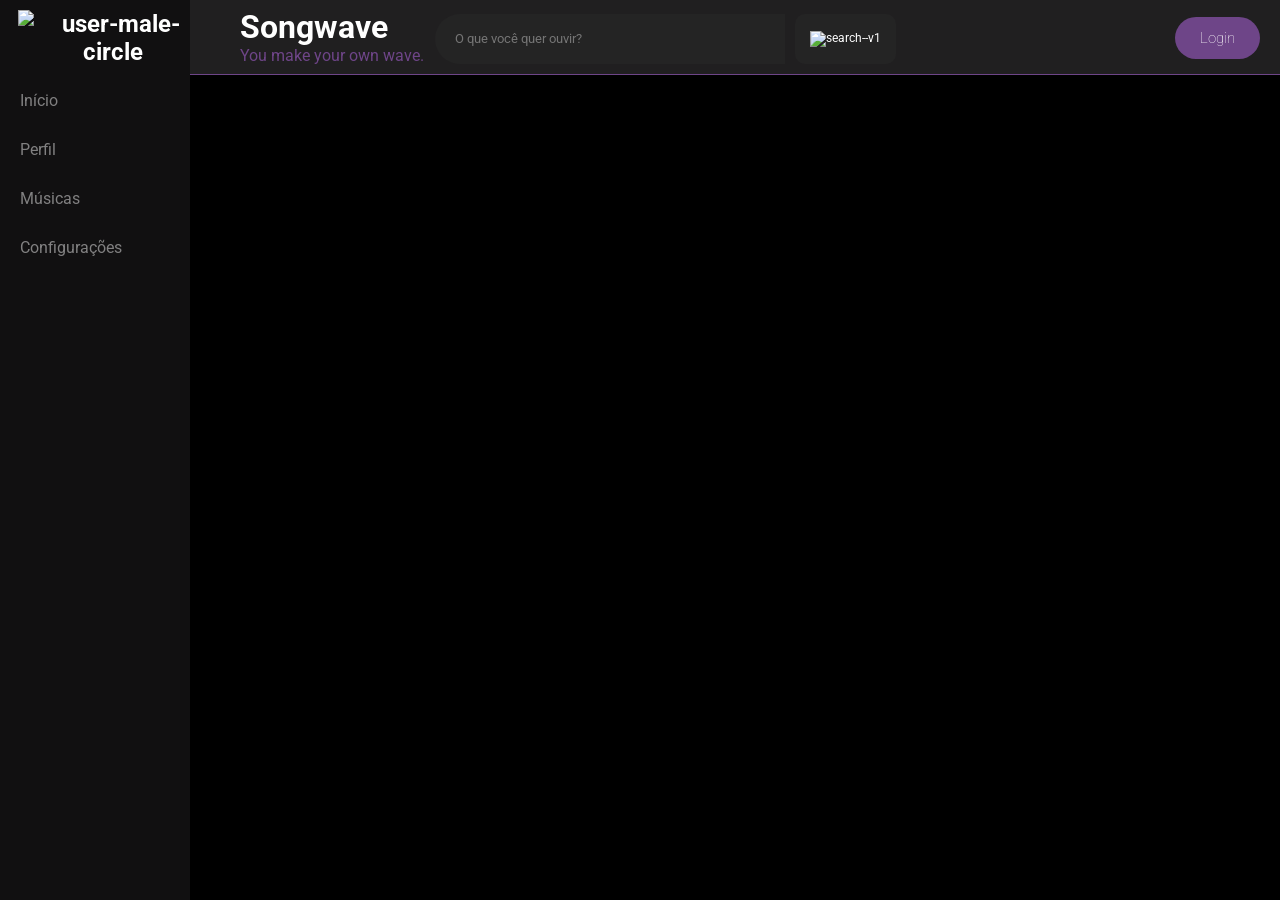
==== index.html @ d2e6adb6 "meu primeiro commit" ====
<!DOCTYPE html>
<html lang="pt-br">
<head>
  <meta charset="UTF-8">
  <meta name="viewport" content="width=device-width, initial-scale=1.0">
  <link rel="stylesheet" href="style.css">
  <link rel="preconnect" href="https://fonts.googleapis.com">
    <link rel="preconnect" href="https://fonts.gstatic.com" crossorigin>
    <link href="https://fonts.googleapis.com/css2?family=Roboto:ital,wght@0,500;1,500&display=swap" rel="stylesheet">
    <title>Songwave</title>
</head>

 <!--Barras de Navegação-->
<body>
    <nav class="navbar">
        <div class="search">
             <input type="text" placeholder="O que você quer ouvir?">
      <button><img width="30" height="30" src="https://img.icons8.com/ios-filled/50/737373/search--v1.png" alt="search--v1"/></button>
        </div>

    </nav>

 <button class="login-btn">Login</button>
 
  <!--Barra lateral-->
  <nav class="sidebar">
    <h2><img width="24" height="24" src="https://img.icons8.com/plumpy/24/user-male-circle.png" alt="user-male-circle" />
    </h2>


    <a href="#">Início</a>
    <a href="#">Perfil</a>
    <a href="#">Músicas</a>
    <a href="#">Configurações</a>
  </nav>

 

  <div class="content">
    <h1>Songwave</h1>
    <p>You make your own wave.</p>
  </div>

</body>
</html>
---- style.css ----
*{
  margin: 0;
  padding: 0;
  box-sizing: border-box;
  font-family: Arial, sans-serif;
  font-family: "Roboto", sans-serif;
}

body{
  display: flex;
  background-color: rgb(0, 0, 0);
}

 /*Barra de Navegação*/
.navbar{
  width: 100%;
  height: 75px;
  background-color: #201f20;
  display: flex;
  align-items: center;
  padding: 30px;
  position: fixed;
  left: 190px;
  border-bottom: 1px solid #6e4588;
  z-index: 999;
}

 /*Barra de Pesquisa*/
.search{
  display:flex;
  gap: 10px;
  position: absolute;
  right: -150px;
  left: 50%;
  transform: translateX(-50%);
  padding-top: 0.2rem;
  
  
  
}

.search input{
     width: 350px;
    padding: 10px 20px;
    border: none;
    border-radius: 30px 0 0 30px;
    background-color: #242424;
    color: white;
    font-size: 13px;
    outline: none;
    
    
}


.search input:focus{
    border-color: #d900ff;
    box-shadow: 0 0 8px rgba(131, 49, 194, 0.5);
}

/*Botão de Pesquisa*/
.search button{
 padding: 0.8px 15px;
    border: none;
    border-radius: 10px;
    background: #242424;
    color: white;
    font-size: 12px;
    cursor: pointer;
    transition: 0.3s;
    height: 50px;
}

.search button:hover{
    font-size: 2rem;
}

/*Barra de Navegação(Lateral)*/
.sidebar{
  bottom: 0;
  width: 190px;
  height: 100vh;
  background-color: #2b292b66;
  padding-top: 20px;
  position: fixed;
  
}

.sidebar img{
  color: rgb(255, 255, 255);
  text-align: center;
  position: relative;
  left: 18px;
  top: -0.6rem;
  width: 60px;
  height: 60px;
}

.sidebar a{
  display: block;
  color: #ffffff78;
  text-decoration: none;
  padding: 15px 20px;
  transition: 0.3s;
}

.sidebar a:hover{
    color:#6e4588;
  border-bottom: 0.1rem solid color(srgb red green blue);
  padding-bottom: 0.5;
  font-size: 1.1rem;
   
}

.login-btn{
   padding: 12px 25px;
  border: none;
  border-radius: 30px;
  background:#6e4588;
  color: white;
  font-size: 15px;
  font-weight:lighter;
  cursor: pointer;
  transition: 0.3s;
  position: absolute;
  right: 20px;
  margin-top: 17px;
  z-index: 999;
}

.login-btn:hover{
  background: #9159a996;
  transform: scale(1.05)
}

.content{
  margin-left: 220px;
  padding: 20px;
  color: white;
  padding-top: 0.5rem;
  position: fixed;
  z-index: 999;
}

.content p{
    color: #6e4588;
}
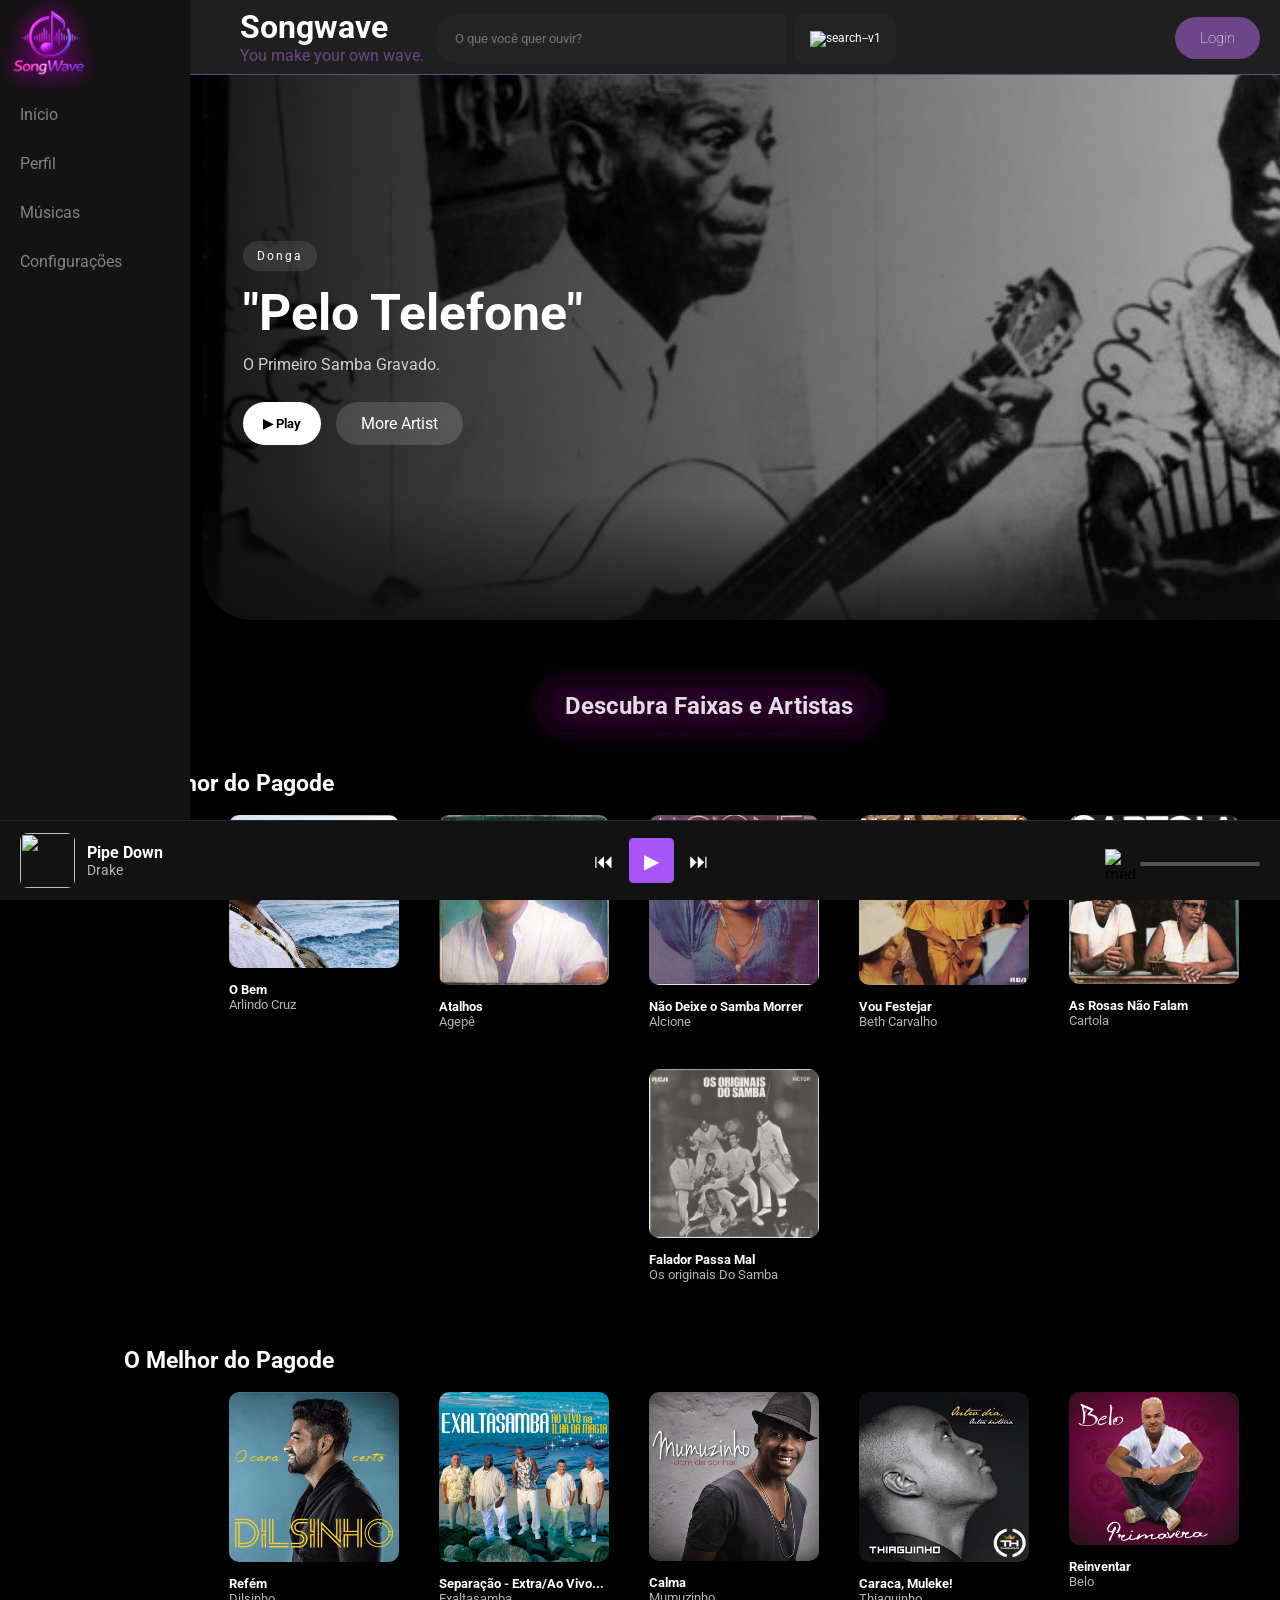
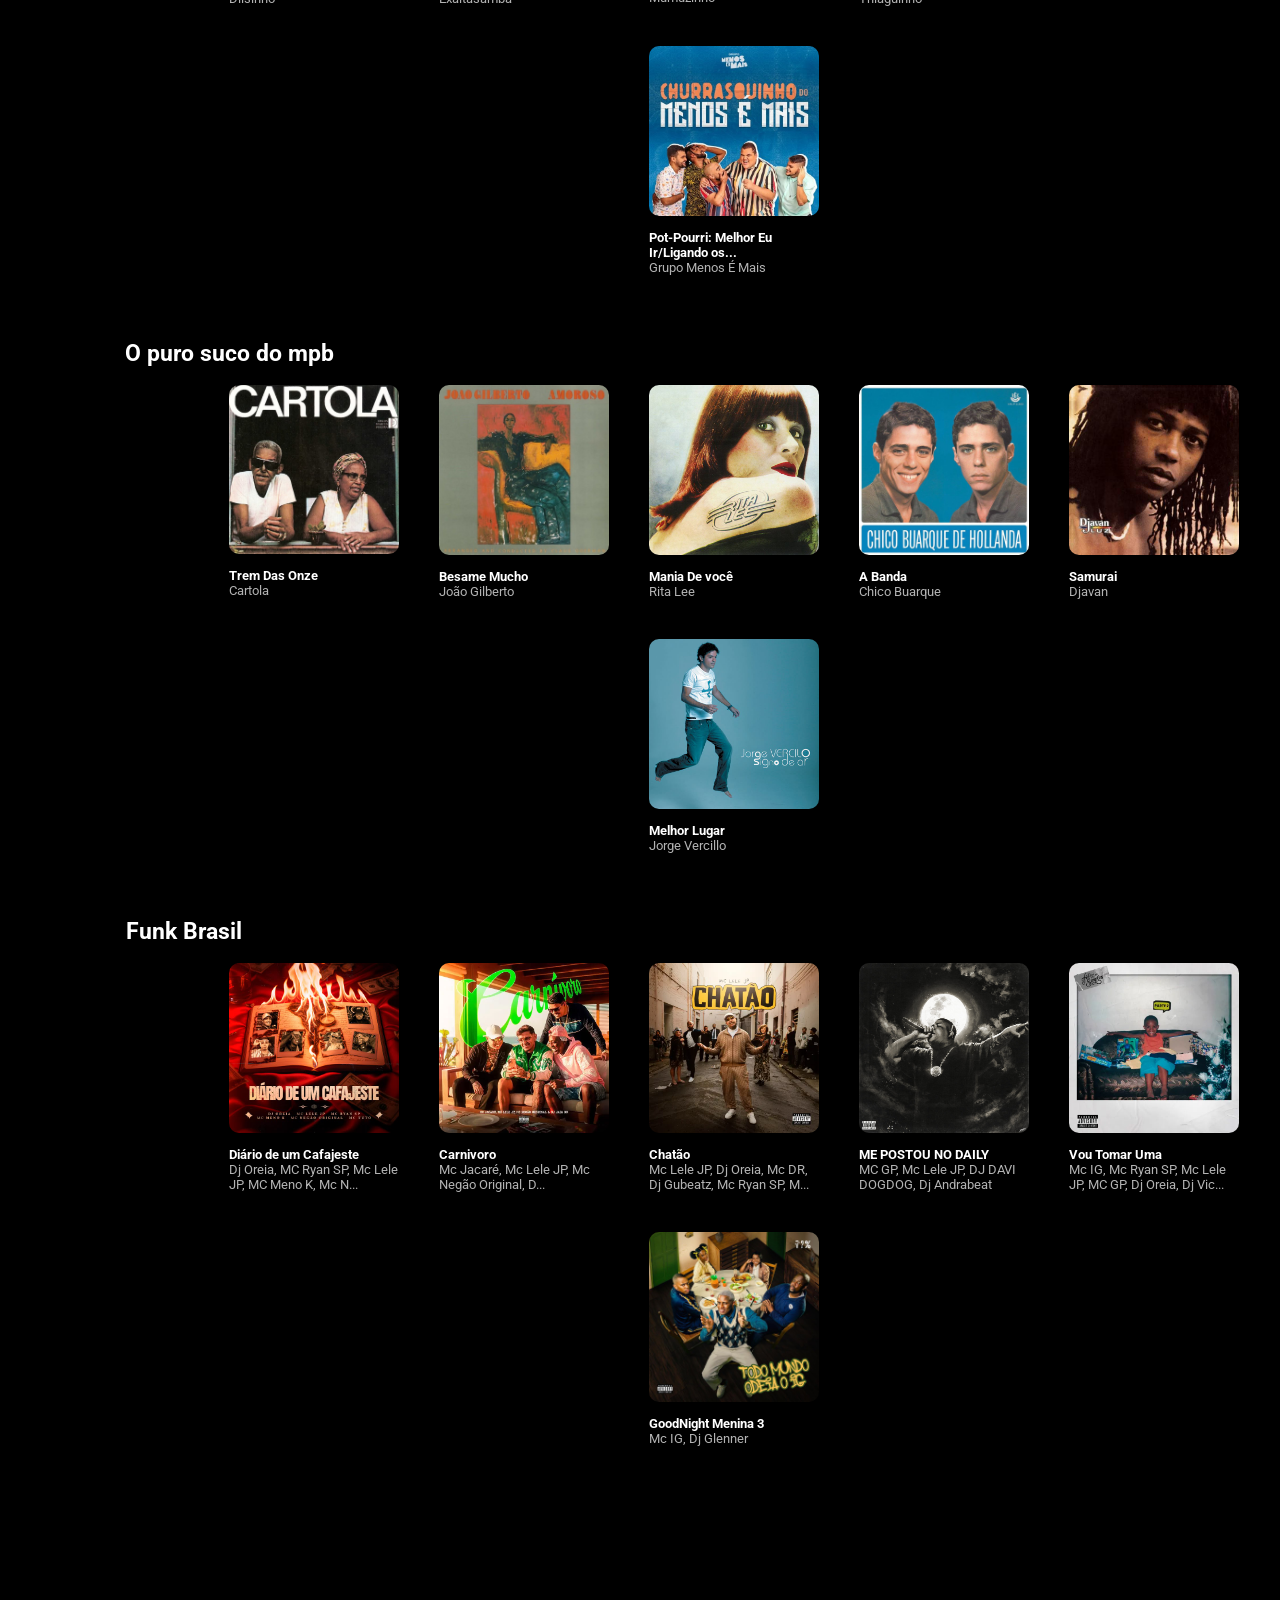
==== commit fa29bea5: "atualiza catalogo de musica" ====
--- a/index.html
+++ b/index.html
@@ -12,6 +12,7 @@
 
  <!--Barras de Navegação-->
 <body>
+
     <nav class="navbar">
         <div class="search">
              <input type="text" placeholder="O que você quer ouvir?">
@@ -20,23 +21,253 @@
 
     </nav>
 
- <button class="login-btn">Login</button>
+    <a href="login/login.html" class="login-btn">
+  Login
+   </a>
  
-  <!--Barra lateral-->
+  <!--Barra lateral(logo)-->
   <nav class="sidebar">
-    <h2><img width="24" height="24" src="https://img.icons8.com/plumpy/24/user-male-circle.png" alt="user-male-circle" />
-    </h2>
-
-
-    <a href="#">Início</a>
-    <a href="#">Perfil</a>
-    <a href="#">Músicas</a>
-    <a href="#">Configurações</a>
+  <a href="index.html"  class="logo">
+    <img src="img/logo.png" alt="SongWave" class="logo">
+  </a>
+
+
+    <a href="#inicio">Início</a>
+    <a href="#perfil">Perfil</a>
+    <a href="#músicas">Músicas</a>
+    <a href="#configurações">Configurações</a>
   </nav>
 
+<!--Barra inferior(Play)-->
+ <footer class="player-bar">
+
+  <div class="music-info">
+    <img id="cover" src="https://i.scdn.co/image/ab67616d0000b273cd945b4e3de57edd28481a3f">
+
+    <div>
+      <h4 id="title">Pipe Down</h4>
+      <p id="artist">Drake</p>
+    </div>
+  </div>
+
+  <div class="player-controls">
+    <button id="prev">⏮</button>
+
+    <button id="play" class="play-main">
+      ▶
+    </button>
+
+    <button id="next">⏭</button>
+  </div>
+
+  <div class="volume">
+    <img width="30" height="30" src="https://img.icons8.com/sf-black-filled/64/medium-volume.png" alt="medium-volume"/>
+   <input type="range" id="volume" min="0" max="100" value="50">
+  </div>
+
+</footer>
+
+<audio id="audio"></audio>
+
+
+<section class="banner">
+  <div class="overlay">
+    <div class="info">
+      <span class="tag">Donga</span>
+
+      <h1>"Pelo Telefone"</h1>
+
+      <p>
+        O Primeiro Samba Gravado.
+      </p>
+
+      <div class="buttons">
+        <button class="play-btn">▶ Play</button>
+        <a href="Donga.info/Donga-info.html" class="info-btn">
+          More Artist
+        </a>
+    </div>
+  </div>
+</section>
+
+<!--Catalogo de Musicas-->
+
+<section class="catalogo">
+  <h1>Descubra Faixas e Artistas</h1>
+    <h2>O Melhor do Pagode</h2>
+
+<div class="card">
+    <img src="./img/Arlindo Cruz O Bem.jfif" alt="O Bem">
+    <h3>O Bem</h3>
+    <p>Arlindo Cruz</p>
+</div>
+
+<div class="card">
+    <img src="./img/Agepê - GoMusic_mus.br.jfif" alt="Atalhos">
+     <h3>Atalhos</h3>
+    <p>Agepê</p>
+</div>
+
+<div class="card">
+    <img src="./img/Alcione.jfif" alt="Não Deixe o Samba Morrer">
+     <h3>Não Deixe o Samba Morrer</h3>
+    <p>Alcione</p>
+</div>
+
+<div class="card">
+    <img src="./img/Beth Carvalho.jfif" alt="Vou Festejar">
+     <h3>Vou Festejar</h3>
+    <p>Beth Carvalho</p>
+</div>
+
+<div class="card">
+    <img src="./img/Cartola - 1976.jfif" alt="As Rosas Não Falam">
+     <h3>As Rosas Não Falam</h3>
+    <p>Cartola</p>
+</div>
+
+<div class="card">
+    <img src="./img/Os originais do samba.jfif" alt="Falador Passa Mal">
+     <h3>Falador Passa Mal</h3>
+    <p>Os originais Do Samba</p>
+</div>
+
+</section>
+
+<!--Catalogo 1-->
+
+<section class="catalogo1">
+    <h2>O Melhor do Pagode</h2>
+
+<div class="card">
+    <img src="./img/Dilsinho.jfif" alt="Refém">
+    <h3>Refém</h3>
+    <p>Dilsinho</p>
+</div>
+
+<div class="card">
+    <img src="./img/exalta samba Separação - Extra _ Ao Vivo Na Ilha Da Magia,Brasil_2008.jfif" alt="Separação">
+     <h3>Separação - Extra/Ao Vivo...</h3>
+    <p>Exaltasamba</p>
+</div>
+
+<div class="card">
+    <img src="./img/Mumuzinho.jfif" alt="Calma">
+     <h3>Calma</h3>
+    <p>Mumuzinho</p>
+</div>
+
+<div class="card">
+    <img src="./img/Thiaguinho.jfif" alt="Caraca, Muleke!">
+     <h3>Caraca, Muleke!</h3>
+    <p>Thiaguinho</p>
+</div>
+
+<div class="card">
+    <img src="./img/reinventar.jfif" alt="Reinventar">
+     <h3>Reinventar</h3>
+    <p>Belo</p>
+</div>
+
+<div class="card">
+    <img src="./img/Menos É Mais.jfif" alt="Melhor Eu Ir">
+     <h3>Pot-Pourri: Melhor Eu Ir/Ligando os...</h3>
+    <p>Grupo Menos É Mais</p>
+</div>
+</section>
+
+
+<!--Catalogo 2-->
+
+<section class="catalogo2">
+    <h2>O puro suco do mpb</h2>
+
+<div class="card">
+    <img src="./img/Cartola - 1976.jfif" alt="Trem Das Onze">
+    <h3>Trem Das Onze</h3>
+    <p>Cartola</p>
+</div>
+
+<div class="card">
+    <img src="./img/João Gilberto - Amoroso (1977).jfif" alt="Besame Mucho">
+     <h3>Besame Mucho</h3>
+    <p>João Gilberto</p>
+</div>
+
+<div class="card">
+    <img src="./img/Rita Lee - Rita Lee.jfif" alt="Mania De você">
+     <h3>Mania De você</h3>
+    <p>Rita Lee</p>
+</div>
+
+<div class="card">
+    <img src="./img/primeiro álbum do Chico Buarque.jfif" alt="A Banda">
+     <h3>A Banda</h3>
+    <p>Chico Buarque</p>
+</div>
+
+<div class="card">
+    <img src="./img/Djavan _ Disco _Luz_ , 1982__.jfif" alt="Samurai">
+     <h3>Samurai</h3>
+    <p>Djavan</p>
+</div>
+
+<div class="card">
+    <img src="./img/Melhor Lugar.jfif" alt="Melhor Lugar">
+     <h3>Melhor Lugar</h3>
+    <p>Jorge Vercillo</p>
+</div>
+
+</section>
+
+<!--Catalogo 3-->
+
+<section class="catalogo3">
+    <h2>Funk Brasil</h2>
+
+<div class="card">
+    <img src="./img/Diário de um Cafajeste.jfif" alt="Diário de um Cafajeste">
+    <h3>Diário de um Cafajeste</h3>
+    <p>Dj Oreia, MC Ryan SP, Mc Lele JP, MC Meno K, Mc N...</p>
+</div>
+
+<div class="card">
+    <img src="./img/Carnivoro lele jp.jfif" alt="Carnivoro">
+     <h3>Carnivoro</h3>
+    <p>Mc Jacaré, Mc Lele JP, Mc Negão Original, D...</p>
+</div>
+
+<div class="card">
+    <img src="./img/Chatão lele jp.jfif" alt="Chatão">
+     <h3>Chatão</h3>
+    <p>Mc Lele JP, Dj Oreia, Mc DR, Dj Gubeatz, Mc Ryan SP, M...</p>
+</div>
+
+<div class="card">
+    <img src="./img/mixtape big G.jfif" alt="ME POSTOU NO DAILY">
+     <h3>ME POSTOU NO DAILY</h3>
+    <p>MC GP, Mc Lele JP, DJ DAVI DOGDOG, Dj Andrabeat</p>
+</div>
+
+<div class="card">
+    <img src="./img/ig 911.jfif" alt="Vou Tomar Uma">
+     <h3>Vou Tomar Uma</h3>
+    <p>Mc IG, Mc Ryan SP, Mc Lele JP, MC GP, Dj Oreia, Dj Vic...</p>
+</div>
+
+<div class="card">
+    <img src="./img/Todo Mundo Odeia o Ig.jfif" alt="GoodNight Menina 3">
+     <h3>GoodNight Menina 3</h3>
+    <p>Mc IG, Dj Glenner</p>
+</div>
+
+</section>
+
+<div class="fim">
+  <h3>010101010</h3>
+</div>
  
-
-  <div class="content">
+   <div class="content">
     <h1>Songwave</h1>
     <p>You make your own wave.</p>
   </div>
--- a/style.css
+++ b/style.css
@@ -1,4 +1,4 @@
-*{
+* {
   margin: 0;
   padding: 0;
   box-sizing: border-box;
@@ -6,13 +6,14 @@
   font-family: "Roboto", sans-serif;
 }
 
-body{
-  display: flex;
+body {
+  display: flex;
+  flex-direction: column;
   background-color: rgb(0, 0, 0);
 }
 
- /*Barra de Navegação*/
-.navbar{
+/*Barra de Navegação*/
+.navbar {
   width: 100%;
   height: 75px;
   background-color: #201f20;
@@ -20,83 +21,80 @@
   align-items: center;
   padding: 30px;
   position: fixed;
+  z-index: 10;
   left: 190px;
   border-bottom: 1px solid #6e4588;
-  z-index: 999;
-}
-
- /*Barra de Pesquisa*/
-.search{
-  display:flex;
+}
+
+/*Barra de Pesquisa*/
+.search {
+  display: flex;
   gap: 10px;
   position: absolute;
   right: -150px;
   left: 50%;
   transform: translateX(-50%);
   padding-top: 0.2rem;
-  
-  
-  
-}
-
-.search input{
-     width: 350px;
-    padding: 10px 20px;
-    border: none;
-    border-radius: 30px 0 0 30px;
-    background-color: #242424;
-    color: white;
-    font-size: 13px;
-    outline: none;
-    
-    
-}
-
-
-.search input:focus{
-    border-color: #d900ff;
-    box-shadow: 0 0 8px rgba(131, 49, 194, 0.5);
+}
+
+.search input {
+  width: 350px;
+  padding: 10px 20px;
+  border: none;
+  border-radius: 30px 0 0 30px;
+  background-color: #242424;
+  color: white;
+  font-size: 13px;
+  outline: none;
+}
+
+.search input:focus {
+  border-color: #d900ff;
+  box-shadow: 0 0 8px rgba(131, 49, 194, 0.5);
 }
 
 /*Botão de Pesquisa*/
-.search button{
- padding: 0.8px 15px;
-    border: none;
-    border-radius: 10px;
-    background: #242424;
-    color: white;
-    font-size: 12px;
-    cursor: pointer;
-    transition: 0.3s;
-    height: 50px;
+.search button {
+  padding: 0.8px 15px;
+  border: none;
+  border-radius: 10px;
+  background: #242424;
+  color: white;
+  font-size: 12px;
+  cursor: pointer;
+  transition: 0.3s;
+  height: 50px;
 }
 
 .search button:hover{
-    font-size: 2rem;
+    background-color: #a855f7;
+    box-shadow: 0 0 25px #a855f7;
+    transform: scale(1.05);
 }
 
 /*Barra de Navegação(Lateral)*/
-.sidebar{
+.sidebar {
   bottom: 0;
   width: 190px;
   height: 100vh;
-  background-color: #2b292b66;
-  padding-top: 20px;
+  background-color: #131313;
+  padding-top: 90px;
   position: fixed;
-  
-}
-
-.sidebar img{
+  z-index: 10;
+}
+
+.logo {
   color: rgb(255, 255, 255);
   text-align: center;
-  position: relative;
-  left: 18px;
-  top: -0.6rem;
-  width: 60px;
-  height: 60px;
-}
-
-.sidebar a{
+  position: fixed;
+  left: -5px;
+  top: -0.4rem;
+  width: 120px;
+  filter: drop-shadow(0 0 10px purple);
+  margin-top: 1px;
+}
+
+.sidebar a {
   display: block;
   color: #ffffff78;
   text-decoration: none;
@@ -104,36 +102,478 @@
   transition: 0.3s;
 }
 
-.sidebar a:hover{
-    color:#6e4588;
+.sidebar a:hover {
+  color: #6e4588;
   border-bottom: 0.1rem solid color(srgb red green blue);
   padding-bottom: 0.5;
   font-size: 1.1rem;
-   
-}
-
-.login-btn{
-   padding: 12px 25px;
+}
+
+/*Botão Login*/
+.login-btn {
+  text-decoration: none;
+  padding: 12px 25px;
   border: none;
   border-radius: 30px;
-  background:#6e4588;
+  background: #6e4588;
   color: white;
   font-size: 15px;
-  font-weight:lighter;
-  cursor: pointer;
-  transition: 0.3s;
-  position: absolute;
+  font-weight: lighter;
+  cursor: pointer;
+  transition: 0.3s;
+  position: fixed;
   right: 20px;
   margin-top: 17px;
-  z-index: 999;
-}
-
-.login-btn:hover{
+  z-index: 100;
+}
+
+.login-btn:hover {
   background: #9159a996;
-  transform: scale(1.05)
-}
-
-.content{
+  transform: scale(1.05);
+}
+
+/*Barra inferior (Play) precisa ser arrumada*/ 
+.player-bar {
+  position: fixed;
+  z-index: 10;
+  bottom: 0;
+  left: 0;
+  width: 100%;
+  height: 80px;
+  background: #121212;
+  border-top: 1px solid #2a2a2a;
+  display: flex;
+  justify-content: space-between;
+  align-items: center;
+  padding: 0 20px;
+  box-sizing: border-box;
+}
+
+.music-info {
+  display: flex;
+  align-items: center;
+  gap: 12px;
+}
+
+.music-info img {
+  width: 55px;
+  height: 55px;
+  border-radius: 8px;
+}
+
+.music-info h4 {
+  color: white;
+  margin: 0;
+}
+
+.music-info p {
+  color: #b3b3b3;
+  margin: 0;
+  font-size: 14px;
+}
+
+.player-controls {
+  display: flex;
+  align-items: center;
+  gap: 15px;
+}
+
+.player-controls button {
+  background: none;
+  border: none;
+  color: white;
+  font-size: 20px;
+  cursor: pointer;
+}
+
+.play-main {
+  width: 45px;
+  height: 45px;
+  border-radius: 10%;
+  background: #a855f7 !important;
+}
+
+.volume img {
+  width: 30px;
+  height: 30px;
+  position: absolute;
+  top: 28px;
+  right: 145px;
+}
+
+/*Volume (Arrumar)*/
+input[type="range"] {
+  -webkitappearance: none;
+
+  width: 120px;
+  height: 4px;
+  background: #535353;
+  border-radius: 10px;
+  cursor: pointer;
+}
+
+input[type="range"]::-webkit-slider-runnable-track {
+  height: 4px;
+  background: #535353;
+  border-radius: 10px;
+}
+
+/* Bolinha */
+input[type="range"]::-webkit-slider-thumb {
+  -webkit-appearance: none;
+
+  width: 12px;
+  height: 12px;
+  border-radius: 50%;
+  background: white;
+  margin-top: -4px;
+  opacity: 0;
+  transition: 0.2s;
+}
+
+input[type="range"]:hover::-webkit-slider-thumb {
+  opacity: 1;
+}
+
+input[type="range"]:hover::-webkit-slider-runnable-track {
+  background: #08f757;
+}
+
+/*Banner principal*/
+.banner{
+    width: 1300px;
+    height: 600px;
+    background-image:
+    linear-gradient(to right, rgba(0,0,0,0.9), rgba(0,0,0,0.2)),
+    url(./img/donga_rep_portal-vermelho-min.jfif);
+    background-size: cover;
+    background-position: 80% -14%;
+    border-radius: 50px;
+    overflow: hidden;
+    position: relative;
+    z-index: 1;
+    margin-left: 203px;
+    margin-top: 20px;
+    display: flex;
+    align-items: center;
+    padding-left: 60px;
+}
+
+.banner::after {
+  content: "";
+  position: absolute;
+  left: 0;
+  margin-top: 500px;
+  width: 100%;
+  height: 150px;
+  background: linear-gradient(
+      to bottom,
+      transparent,
+      #0f0f0f
+  );
+
+}
+
+/*Escrita (Banner)*/
+.overlay{
+    width: 100%;
+    height: 100%;
+    display: flex;
+    align-items: center;
+    padding-left: -20px;
+}
+
+.info{
+    max-width: 500px;
+    color: white;
+    margin-left: -20px;
+    margin-top: 50px;
+}
+
+.tag{
+    background: rgba(255,255,255,0.1);
+    padding: 8px 14px;
+    border-radius: 30px;
+    font-size: 12px;
+    letter-spacing: 2px;
+}
+
+.info h1{
+    font-size: 50px;
+    margin-top: 20px;
+    margin-bottom: 10px;
+    
+}
+
+.info p{
+    color: #cfcfcf;
+    line-height: 1.6;
+    margin-bottom: 25px;
+}
+
+/*Botões Banner*/
+.buttons{
+    display: flex;
+    gap: 15px;
+}
+
+.play-btn{
+    background: white;
+    color: black;
+    border: none;
+    padding: 10px 20px;
+    border-radius: 30px;
+    font-weight: bold;
+    cursor: pointer;
+}
+
+.play-btn:hover{
+    background-color: #a855f7;
+    box-shadow: 0 0 25px #a855f7;
+    transform: scale(1.05);
+}
+
+
+.info-btn{
+  text-decoration: none;
+    background: rgba(255,255,255,0.15);
+    color: white;
+    border: none;
+    padding: 12px 25px;
+    border-radius: 30px;
+    cursor: pointer;
+    backdrop-filter: blur(5px);
+}
+
+.info-btn:hover{
+    transform: scale(1.08);
+    box-shadow: 0 0 20px rgba(187, 66, 248, 0.599);
+}
+
+
+
+/*Catalogo 1 pagode*/
+
+.catalogo{
+  display: flex;
+  justify-content: center;
+  flex-wrap: wrap;
+  gap: 10px;
+  margin-top: 180px;
+  margin-left: 188px;
+}
+
+.catalogo h1{
+  color: rgba(255, 255, 255, 0.863);
+  position: absolute;
+  margin-left: -50px;
+  margin-top: -120px;
+  padding: 12px 25px;
+  background:#0000006f;
+  border-radius: 30px;
+  filter: drop-shadow(0 0 10px purple);
+}
+
+.catalogo h2{
+  color: white;
+  position: absolute;
+  margin-left: -1010px;
+  margin-top: -30px;
+  font-size: 23px;
+
+}
+
+.card{
+  width: 200px;
+  border-radius: 12px;
+  padding: 15px;
+  transition: 0.3s;
+  cursor: pointer;
+}
+
+
+.card:hover{
+  background-color: #201f20;
+}
+
+.card img{
+    width: 100%;
+    border-radius: 10px;
+    transition: 0.3s;
+}
+
+.card img:hover {
+  opacity: 0.7;
+
+}
+
+.card h3{
+    color: white;
+    margin-top: 10px;
+    font-size: 20px;
+    font-size:small
+}
+
+.card p{
+    color: #b3b3b3;
+    font-size: 14px;
+    font-size: smaller;
+}
+
+/*Catalogo 1 Pagode*/
+
+.catalogo1 {
+  display: flex;
+  justify-content: center;
+  gap: 10px;
+  flex-wrap: wrap;
+  margin-top: 80px;
+  margin-left: 188px;
+}
+
+.catalogo1 h2{
+  color: white;
+  position: absolute;
+  margin-left: -1010px;
+  margin-top: -30px;
+  font-size: 23px;
+}
+
+.card{
+  width: 200px;
+  border-radius: 12px;
+  padding: 15px;
+  transition: 0.3s;
+  cursor: pointer;
+}
+
+.card img{
+    width: 100%;
+    border-radius: 10px;
+    transition: 0.3s;
+}
+
+.card img:hover {
+  opacity: 0.7;
+
+}
+
+.card h3{
+    color: white;
+    margin-top: 10px;
+    font-size: 20px;
+    font-size:small
+}
+
+.card p{
+    color: #b3b3b3;
+    font-size: 14px;
+    font-size: smaller;
+}
+
+/*Catalogo 2 mpb*/
+
+.catalogo2 {
+  display: flex;
+  justify-content: center;
+  gap: 10px;
+  flex-wrap: wrap;
+  margin-top: 80px;
+  margin-left: 188px;
+}
+
+.catalogo2 h2{
+  color: white;
+  position: absolute;
+  margin-left: -1010px;
+  margin-top: -30px;
+  font-size: 23px;
+}
+
+.card{
+  width: 200px;
+  border-radius: 12px;
+  padding: 15px;
+  transition: 0.3s;
+  cursor: pointer;
+}
+
+.card img{
+    width: 100%;
+    border-radius: 10px;
+    transition: 0.3s;
+}
+
+.card img:hover {
+  opacity: 0.7;
+
+}
+
+.card h3{
+    color: white;
+    margin-top: 10px;
+    font-size: 20px;
+    font-size:small
+}
+
+.card p{
+    color: #b3b3b3;
+    font-size: 14px;
+    font-size: smaller;
+}
+
+/*Catalogo 3 funk*/
+
+.catalogo3 {
+  display: flex;
+  justify-content: center;
+  gap: 10px;
+  flex-wrap: wrap;
+  margin-top: 80px;
+  margin-left: 188px;
+}
+
+.catalogo3 h2{
+  color: white;
+  position: absolute;
+  margin-left: -1100px;
+  margin-top: -30px;
+  font-size: 23px;
+}
+
+.card{
+  width: 200px;
+  border-radius: 12px;
+  padding: 15px;
+  transition: 0.3s;
+  cursor: pointer;
+}
+
+.card img{
+    width: 100%;
+    border-radius: 10px;
+    transition: 0.3s;
+}
+
+.card img:hover {
+  opacity: 0.7;
+
+}
+
+.card h3{
+    color: white;
+    margin-top: 10px;
+    font-size: 20px;
+    font-size:small
+}
+
+.card p{
+    color: #b3b3b3;
+    font-size: 14px;
+    font-size: smaller;
+}
+
+.content {
   margin-left: 220px;
   padding: 20px;
   color: white;
@@ -142,6 +582,10 @@
   z-index: 999;
 }
 
-.content p{
-    color: #6e4588;
-}
+.fim{
+  margin-top: 200px;
+}
+
+.content p {
+  color: #6e4588;
+}
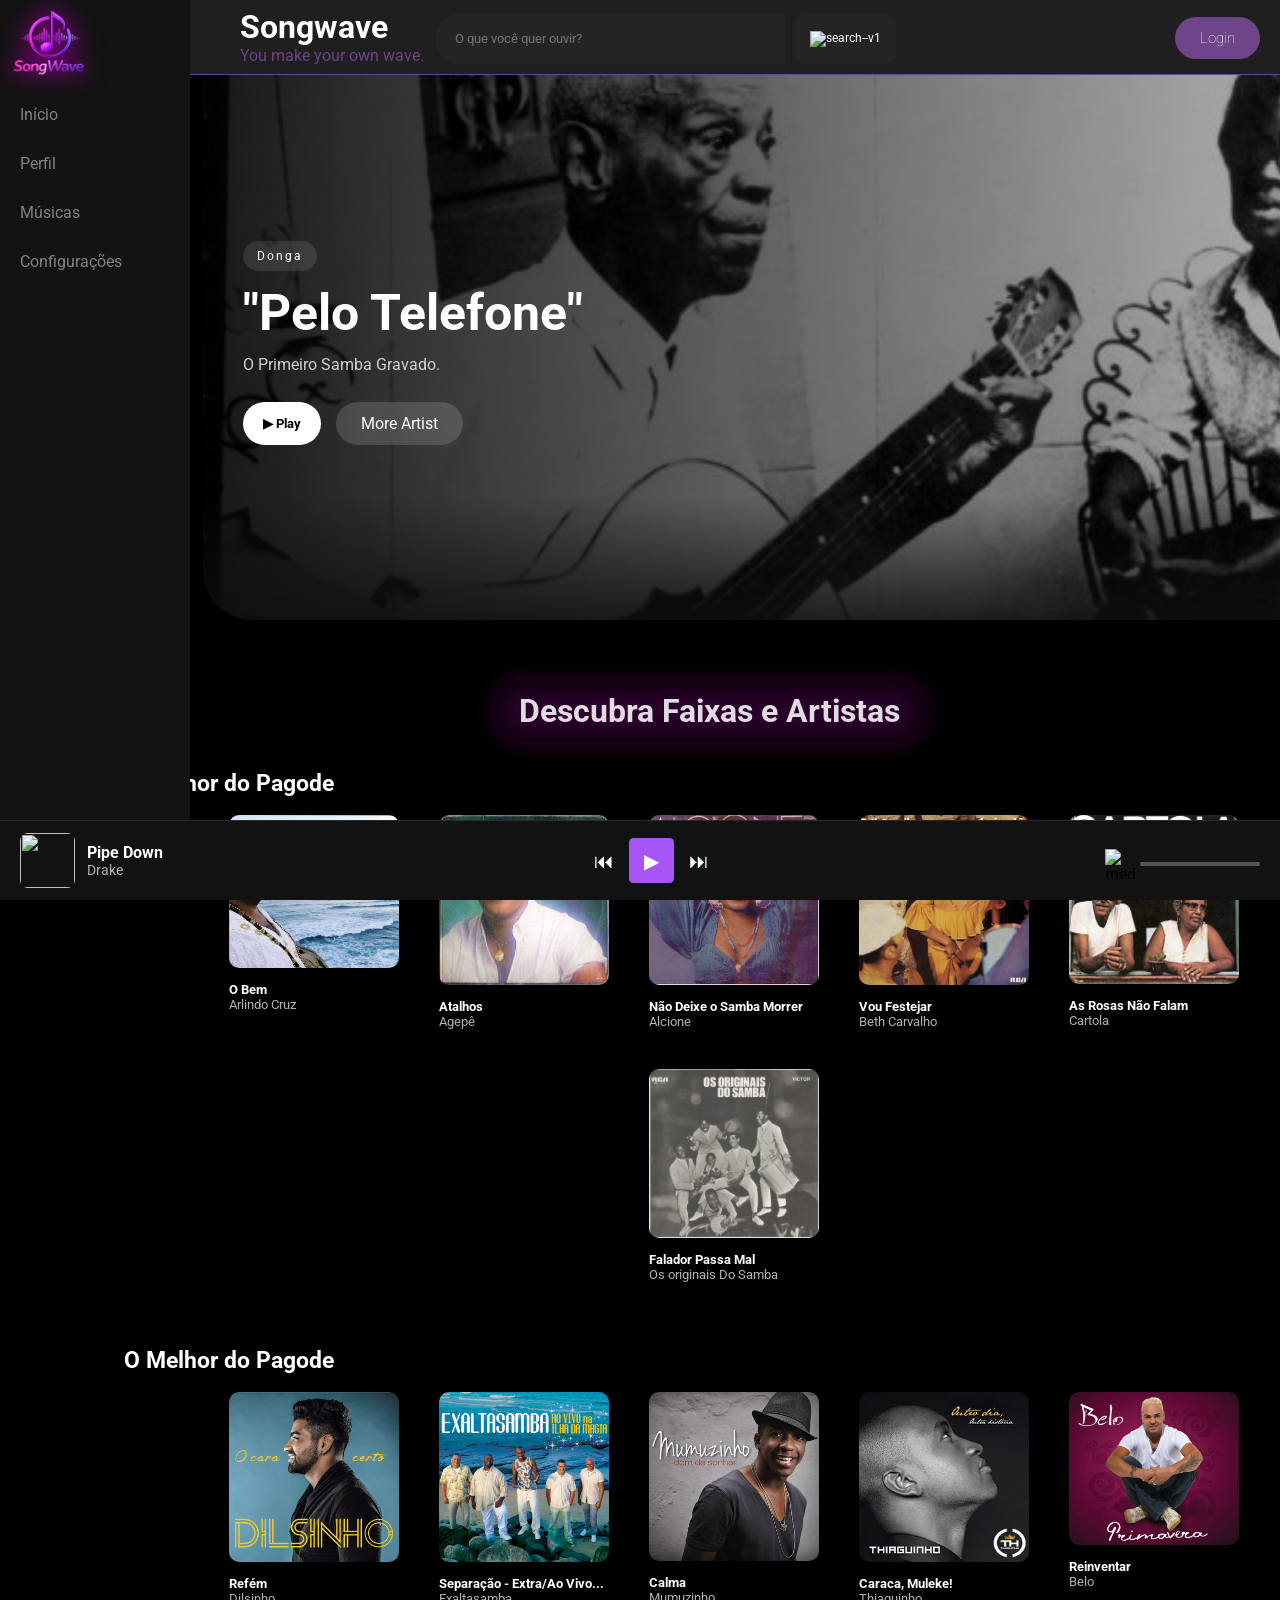
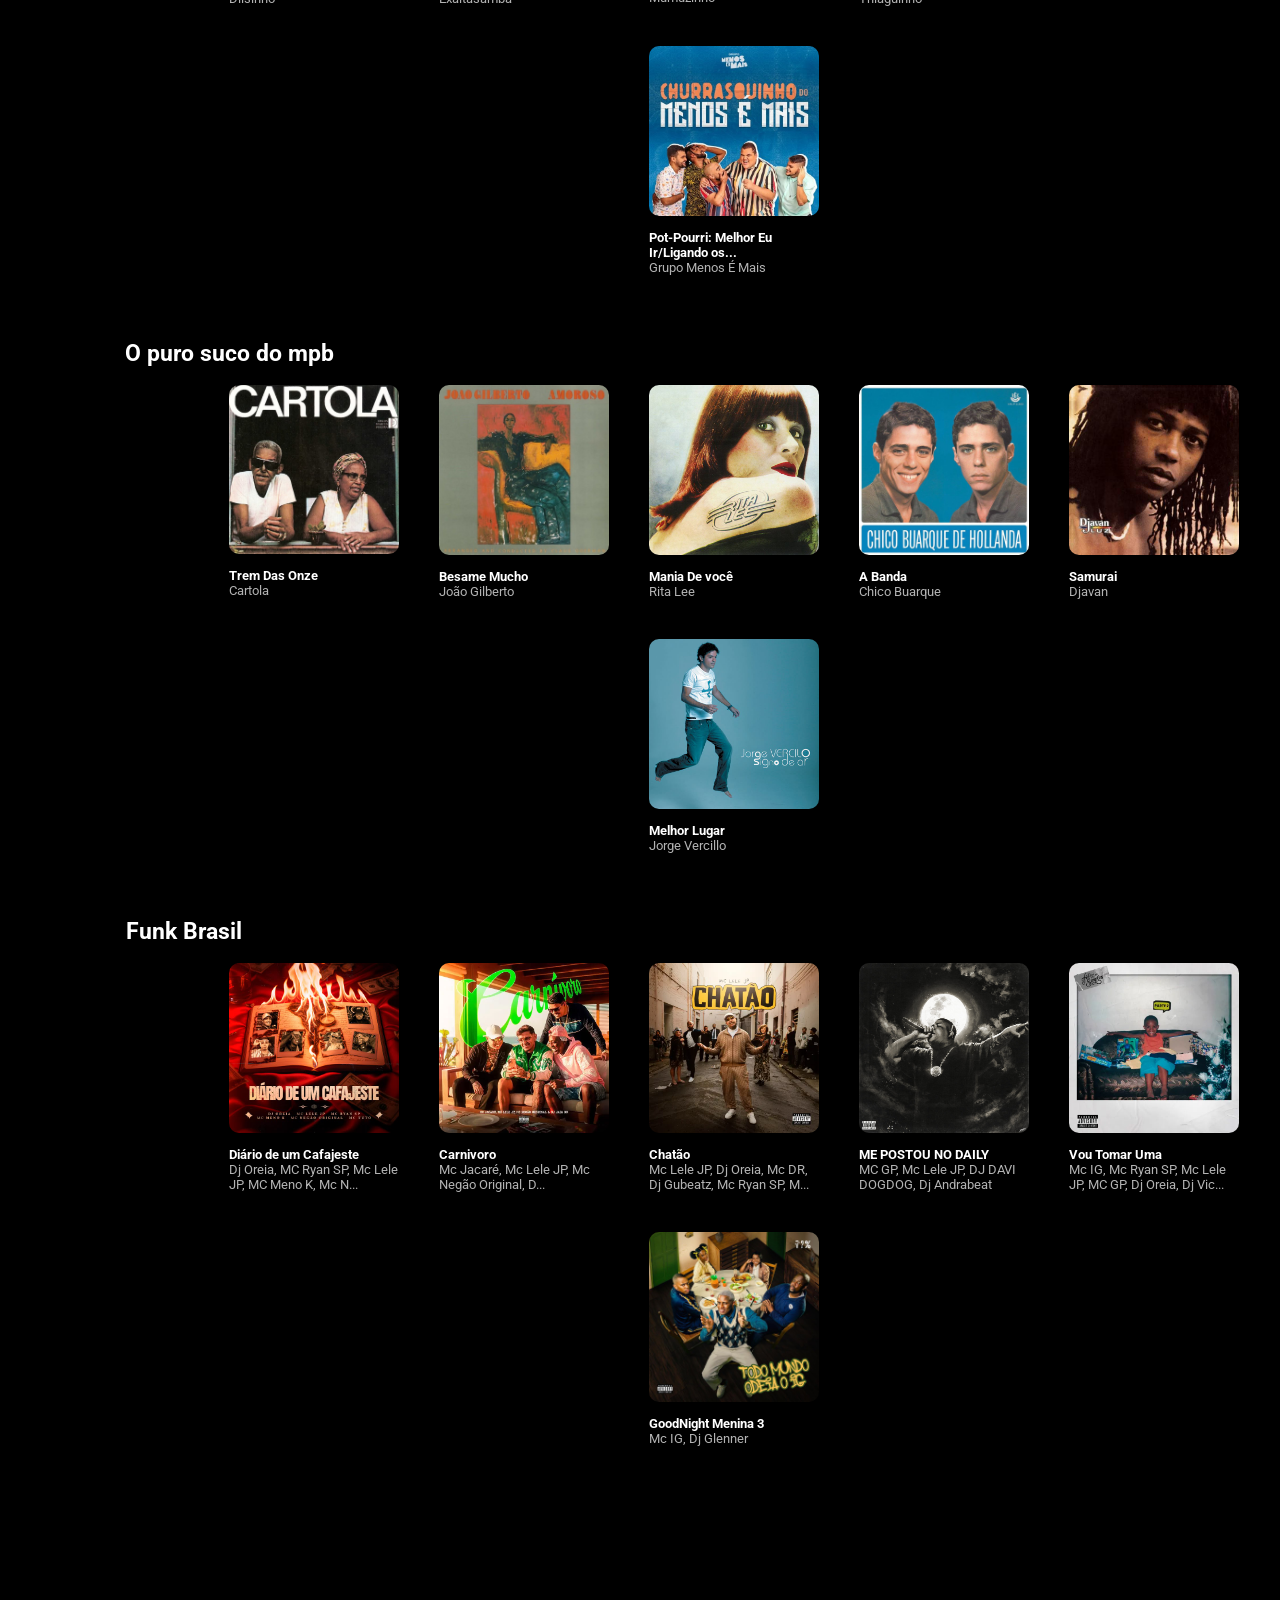
==== commit ee7ecdaa: "Atualiza catálogo de músicas" ====
--- a/index.html
+++ b/index.html
@@ -92,7 +92,7 @@
 
 <!--Catalogo de Musicas-->
 
-<section class="catalogo">
+<div class="catalogo">
   <h1>Descubra Faixas e Artistas</h1>
     <h2>O Melhor do Pagode</h2>
 
@@ -132,11 +132,11 @@
     <p>Os originais Do Samba</p>
 </div>
 
-</section>
+</div>
 
 <!--Catalogo 1-->
 
-<section class="catalogo1">
+<div class="catalogo1">
     <h2>O Melhor do Pagode</h2>
 
 <div class="card">
@@ -174,12 +174,13 @@
      <h3>Pot-Pourri: Melhor Eu Ir/Ligando os...</h3>
     <p>Grupo Menos É Mais</p>
 </div>
-</section>
+
+</div>
 
 
 <!--Catalogo 2-->
 
-<section class="catalogo2">
+<div class="catalogo2">
     <h2>O puro suco do mpb</h2>
 
 <div class="card">
@@ -218,11 +219,11 @@
     <p>Jorge Vercillo</p>
 </div>
 
-</section>
+</div>
 
 <!--Catalogo 3-->
 
-<section class="catalogo3">
+<div class="catalogo3">
     <h2>Funk Brasil</h2>
 
 <div class="card">
@@ -261,7 +262,7 @@
     <p>Mc IG, Dj Glenner</p>
 </div>
 
-</section>
+</div>
 
 <div class="fim">
   <h3>010101010</h3>
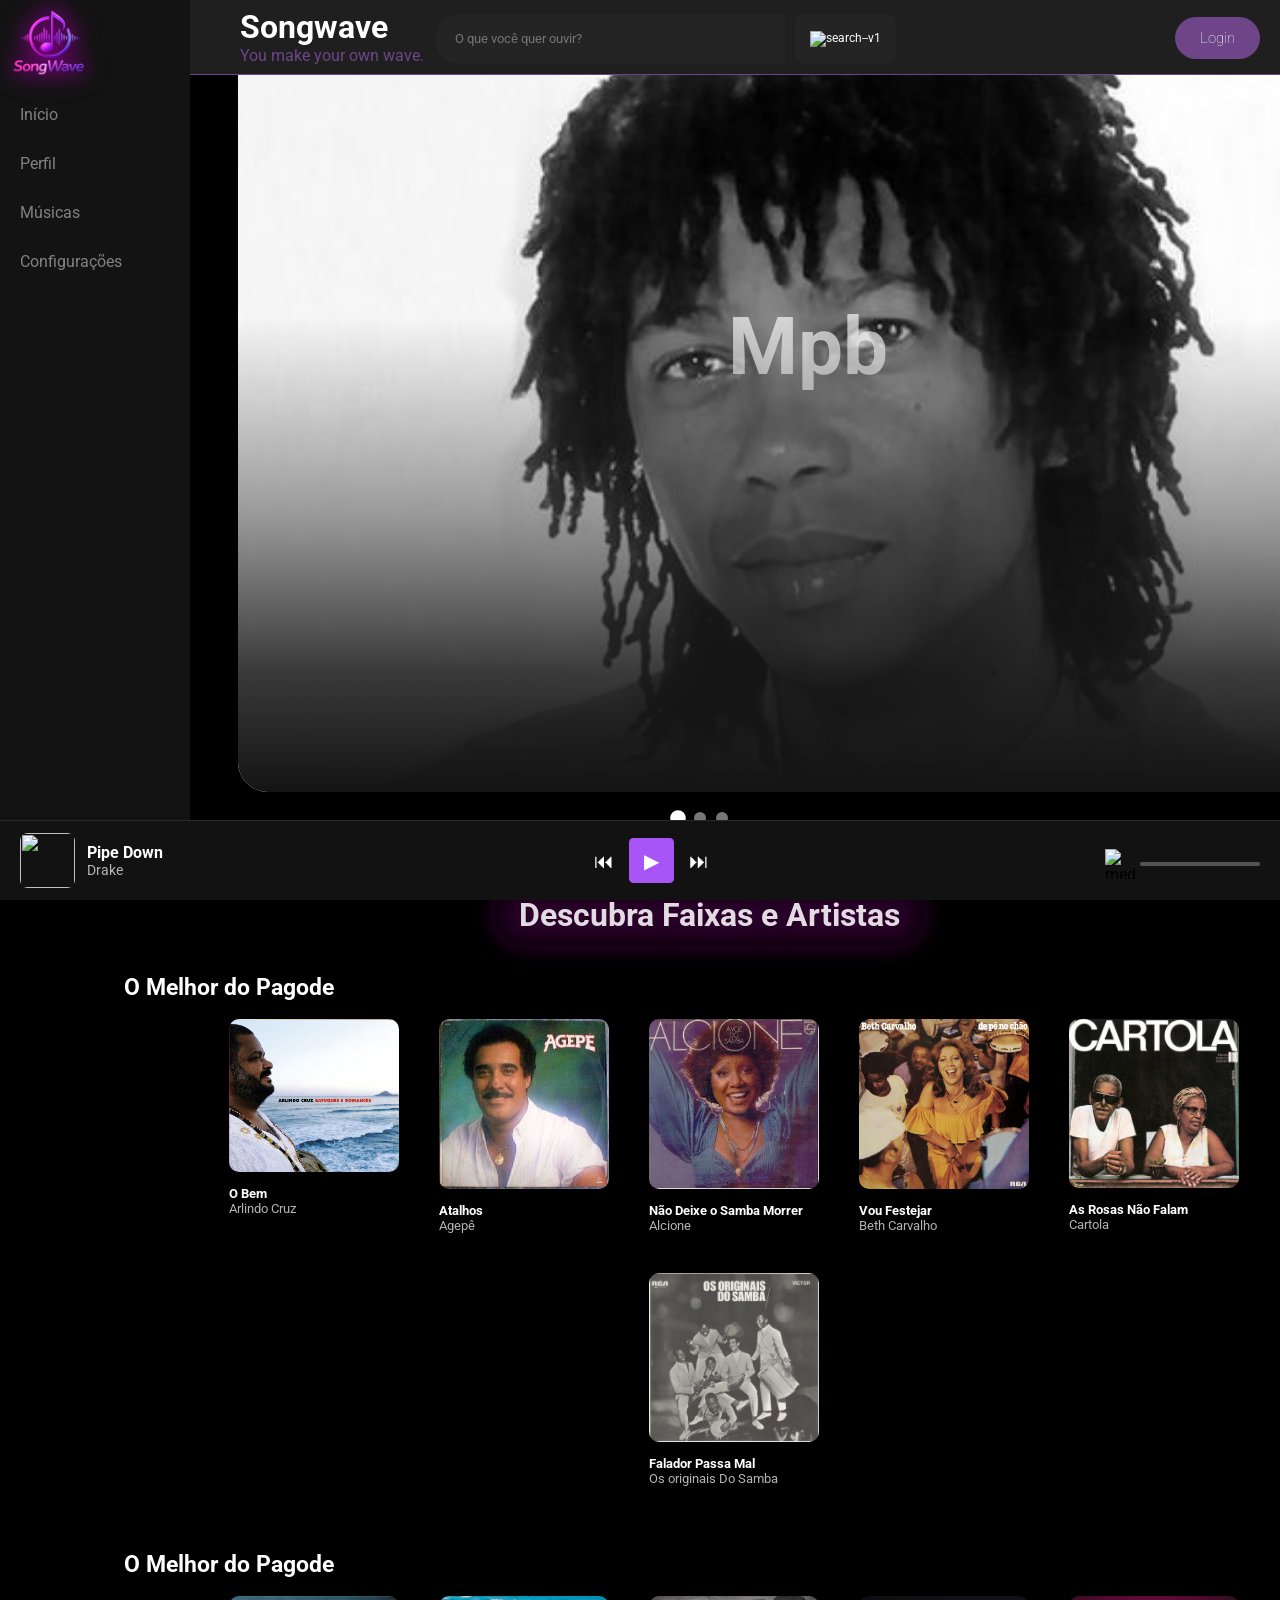
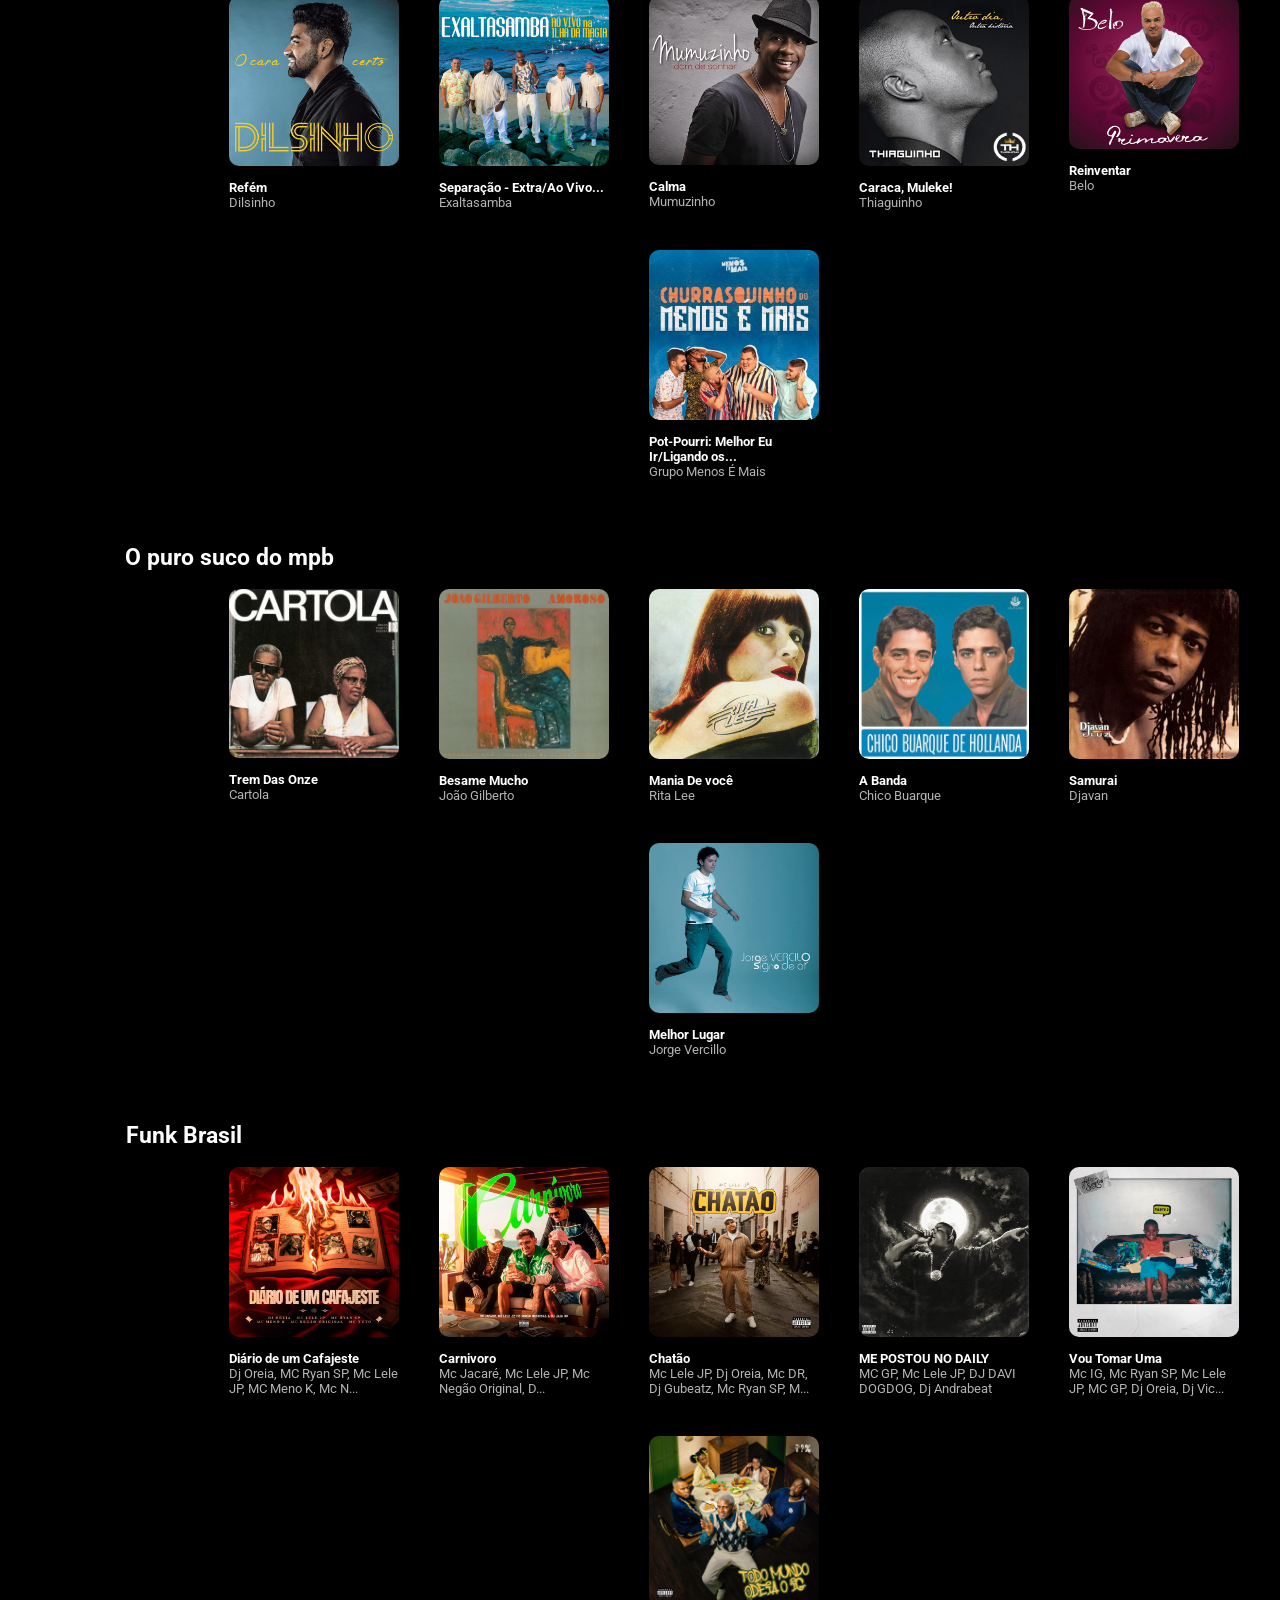
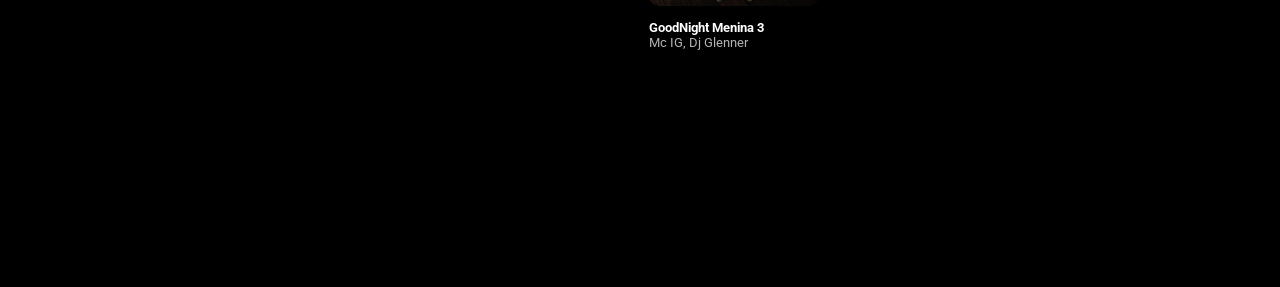
==== commit a34390ec: "atualização Banner" ====
--- a/index.html
+++ b/index.html
@@ -69,26 +69,38 @@
 
 <audio id="audio"></audio>
 
+<!--Banner Principal-->
 
 <section class="banner">
-  <div class="overlay">
-    <div class="info">
-      <span class="tag">Donga</span>
-
-      <h1>"Pelo Telefone"</h1>
-
-      <p>
-        O Primeiro Samba Gravado.
-      </p>
-
-      <div class="buttons">
-        <button class="play-btn">▶ Play</button>
-        <a href="Donga.info/Donga-info.html" class="info-btn">
-          More Artist
-        </a>
-    </div>
-  </div>
+
+    <div class="slide active">
+        <div class="content1">
+            <h1>Mpb</h1>
+        </div>
+    </div>
+
+    <div class="slide">
+        <div class="content2">
+            <h1>R&b</h1>
+        </div>
+    </div>
+
+    <div class="slide">
+        <div class="content3">
+            <h1>Hip-Hop/Rap</h1>
+        </div>
+    </div>
+
 </section>
+
+<!--Bolinhas(Banner)-->
+
+<div class="indicadores">
+    <span class="dot active"></span>
+    <span class="dot"></span>
+    <span class="dot"></span>
+</div>
+
 
 <!--Catalogo de Musicas-->
 
@@ -268,10 +280,11 @@
   <h3>010101010</h3>
 </div>
  
-   <div class="content">
+   <div class="name-logo">
     <h1>Songwave</h1>
     <p>You make your own wave.</p>
   </div>
 
+<script src="script.js"></script>
 </body>
 </html>
--- a/style.css
+++ b/style.css
@@ -240,116 +240,120 @@
 }
 
 /*Banner principal*/
+
 .banner{
-    width: 1300px;
-    height: 600px;
-    background-image:
-    linear-gradient(to right, rgba(0,0,0,0.9), rgba(0,0,0,0.2)),
-    url(./img/donga_rep_portal-vermelho-min.jfif);
-    background-size: cover;
-    background-position: 80% -14%;
-    border-radius: 50px;
-    overflow: hidden;
-    position: relative;
-    z-index: 1;
-    margin-left: 203px;
-    margin-top: 20px;
-    display: flex;
-    align-items: center;
-    padding-left: 60px;
-}
-
-.banner::after {
-  content: "";
-  position: absolute;
-  left: 0;
-  margin-top: 500px;
-  width: 100%;
-  height: 150px;
-  background: linear-gradient(
-      to bottom,
-      transparent,
-      #0f0f0f
-  );
-
-}
-
-/*Escrita (Banner)*/
-.overlay{
-    width: 100%;
-    height: 100%;
-    display: flex;
-    align-items: center;
-    padding-left: -20px;
-}
-
-.info{
-    max-width: 500px;
-    color: white;
-    margin-left: -20px;
-    margin-top: 50px;
-}
-
-.tag{
-    background: rgba(255,255,255,0.1);
-    padding: 8px 14px;
+    position:relative;
+    width:1250px;
+    height:88vh;
+    overflow:hidden;
     border-radius: 30px;
-    font-size: 12px;
-    letter-spacing: 2px;
-}
-
-.info h1{
-    font-size: 50px;
-    margin-top: 20px;
-    margin-bottom: 10px;
+    margin-left: 238px;
     
 }
 
-.info p{
-    color: #cfcfcf;
-    line-height: 1.6;
-    margin-bottom: 25px;
-}
-
-/*Botões Banner*/
-.buttons{
-    display: flex;
-    gap: 15px;
-}
-
-.play-btn{
-    background: white;
-    color: black;
-    border: none;
-    padding: 10px 20px;
-    border-radius: 30px;
-    font-weight: bold;
-    cursor: pointer;
-}
-
-.play-btn:hover{
-    background-color: #a855f7;
-    box-shadow: 0 0 25px #a855f7;
-    transform: scale(1.05);
-}
-
-
-.info-btn{
-  text-decoration: none;
-    background: rgba(255,255,255,0.15);
-    color: white;
-    border: none;
-    padding: 12px 25px;
-    border-radius: 30px;
-    cursor: pointer;
-    backdrop-filter: blur(5px);
-}
-
-.info-btn:hover{
-    transform: scale(1.08);
-    box-shadow: 0 0 20px rgba(187, 66, 248, 0.599);
-}
-
+.slide{
+    position:absolute;
+    width:100%;
+    height:100%;
+    opacity:0;
+    transition:opacity .8s ease;
+    background-size:cover;
+    background-position:center;
+}
+
+.slide.active{
+    opacity:1;
+}
+
+.slide:nth-child(1){
+    background-image:url("img/djavan\ -\ lilás.jfif");
+}
+
+.slide:nth-child(2){
+    background-image:url("img/ICEMAN.jfif");
+}
+
+.slide:nth-child(3){
+    background-image:url("img/racionais\ bnn.jfif");
+}
+
+.slide::after{
+    content:"";
+    position:absolute;
+    inset:0;
+
+    background:
+    linear-gradient(
+        to top,
+        #141414 0%,
+        rgba(20, 20, 20, 0.837) 15%,
+        rgba(20, 20, 20, 0.408) 35%,
+        transparent 60%
+    );
+
+    pointer-events:none;
+}
+
+/*Escrita Banner*/
+.content{
+    position:absolute;
+    left:80px;
+    top:50%;
+    transform:translateY(-50%);
+    color:white;
+    max-width:500px;
+}
+
+.content1 h1{
+  position: absolute;
+  margin-left: 490px;
+  margin-top: 300px;
+  font-size:5rem;
+  white-space: nowrap;
+  color: #ffffffa7;
+}
+
+.content2 h1{
+  position: absolute;
+  margin-left: 490px;
+  margin-top: 300px;
+  font-size:5rem;
+  white-space: nowrap;
+  color: #ffffffa7;
+}
+
+.content3 h1{
+  position: absolute;
+  margin-left: 360px;
+  margin-top: 300px;
+  font-size:5rem;
+  white-space: nowrap;
+  color: #ffffffa7;
+}
+
+/*Bolinhas(banner)*/
+
+.indicadores{
+    display:flex;
+    justify-content:center;
+    gap:10px;
+    margin-top:20px;
+    margin-left: 120px;
+}
+
+.dot{
+    width:12px;
+    height:12px;
+    border-radius:50%;
+    background:#777;
+    cursor:pointer;
+    transition:0.3s;
+}
+
+.dot.active{
+    background:white;
+    transform:scale(1.3);
+}
 
 
 /*Catalogo 1 pagode*/
@@ -573,7 +577,7 @@
     font-size: smaller;
 }
 
-.content {
+.name-logo {
   margin-left: 220px;
   padding: 20px;
   color: white;
@@ -586,6 +590,6 @@
   margin-top: 200px;
 }
 
-.content p {
+.name-logo p {
   color: #6e4588;
 }
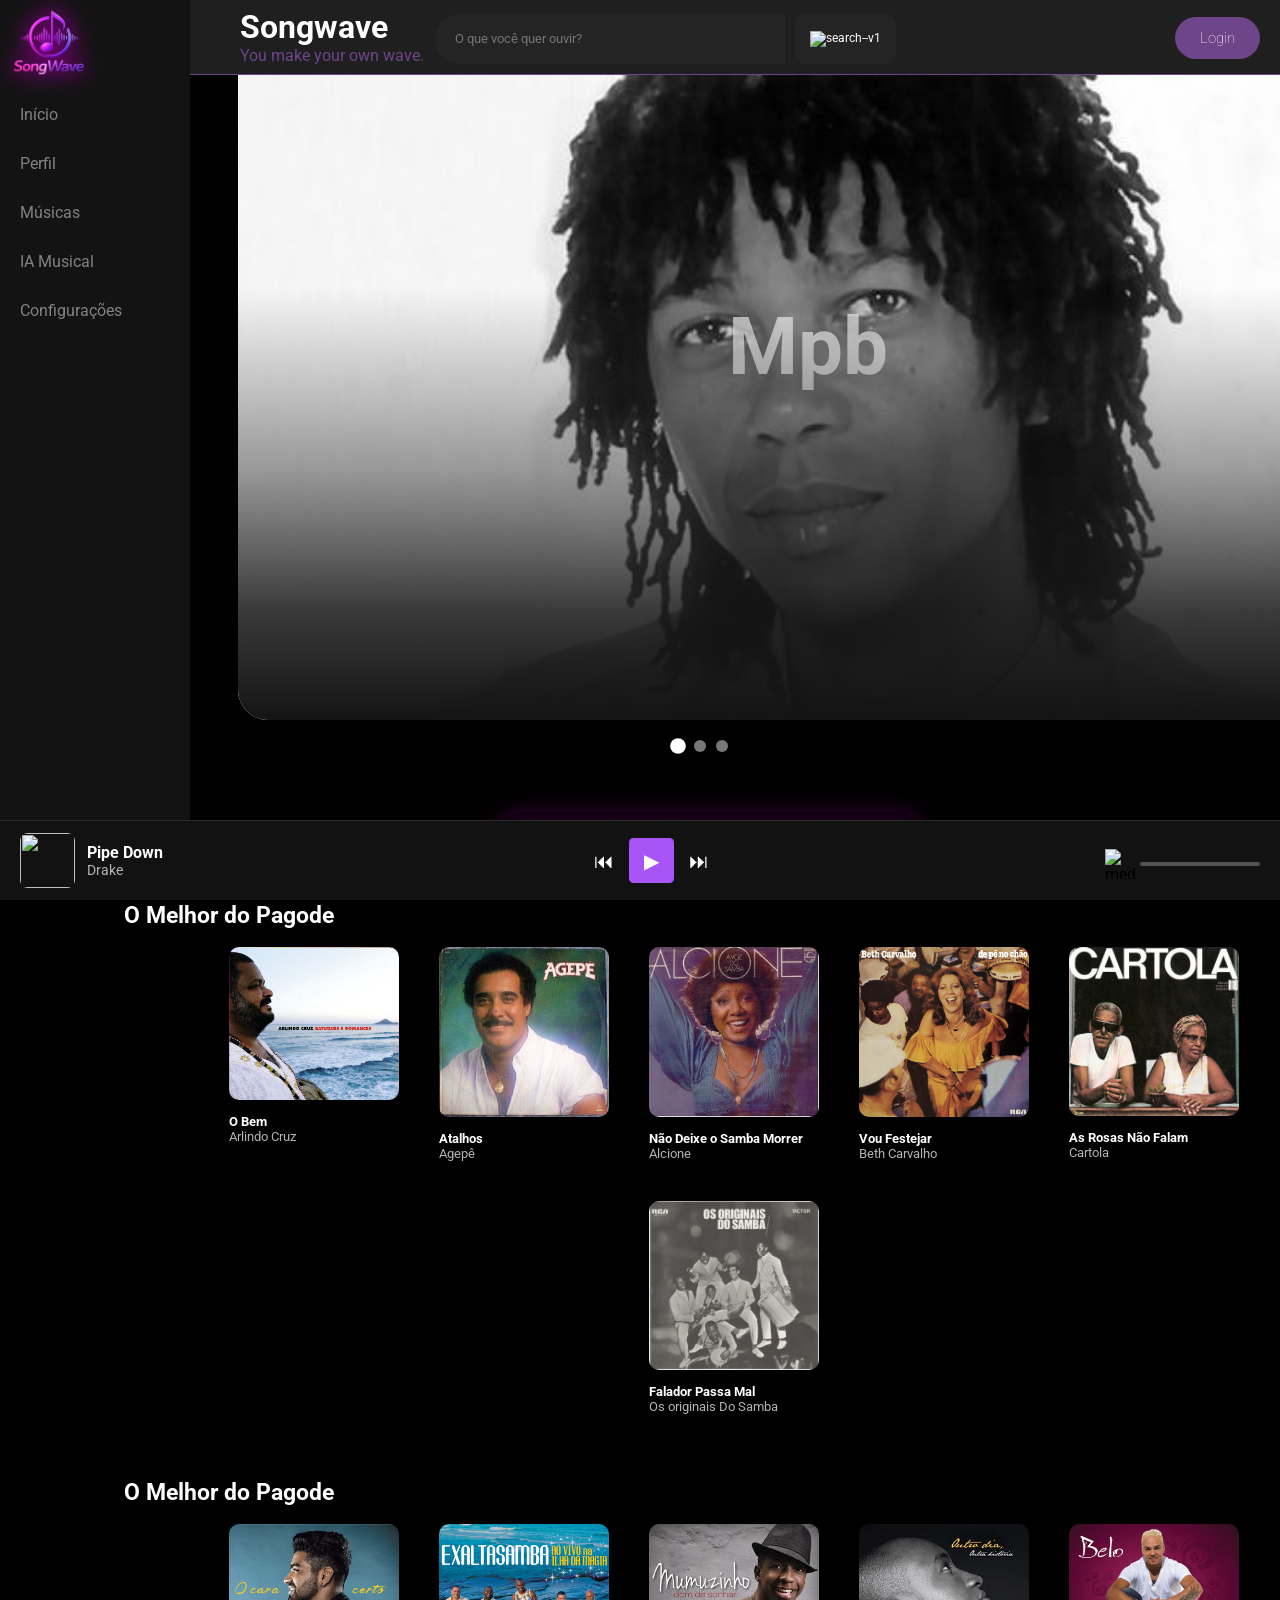
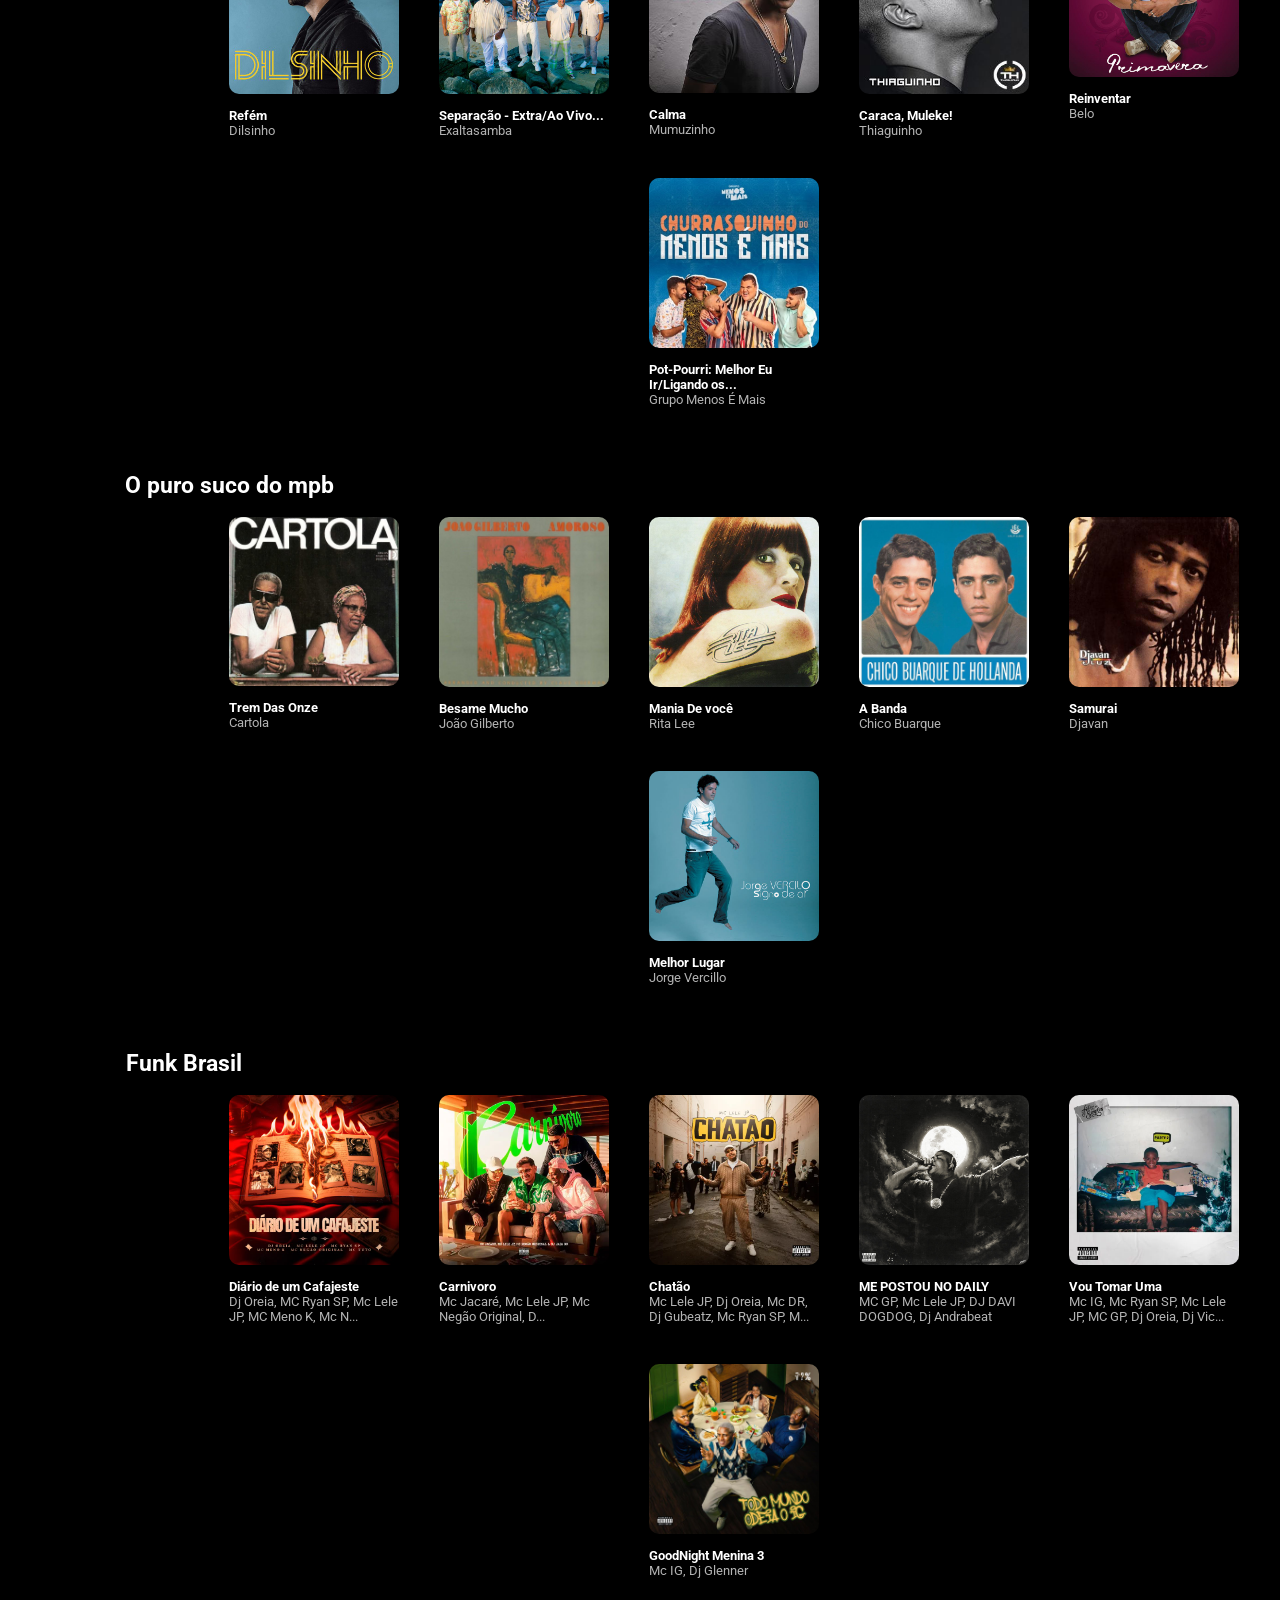
==== commit 18c5e8be: "atualização Musica IA" ====
--- a/index.html
+++ b/index.html
@@ -32,9 +32,10 @@
   </a>
 
 
-    <a href="#inicio">Início</a>
+    <a href="index.html">Início</a>
     <a href="#perfil">Perfil</a>
     <a href="#músicas">Músicas</a>
+    <a href="IA-musical/IA.html">IA Musical</a>
     <a href="#configurações">Configurações</a>
   </nav>
 
@@ -93,7 +94,7 @@
 
 </section>
 
-<!--Bolinhas(Banner)-->
+<!--Bolinhas(banner)-->
 
 <div class="indicadores">
     <span class="dot active"></span>
--- a/style.css
+++ b/style.css
@@ -244,7 +244,7 @@
 .banner{
     position:relative;
     width:1250px;
-    height:88vh;
+    height:80vh;
     overflow:hidden;
     border-radius: 30px;
     margin-left: 238px;
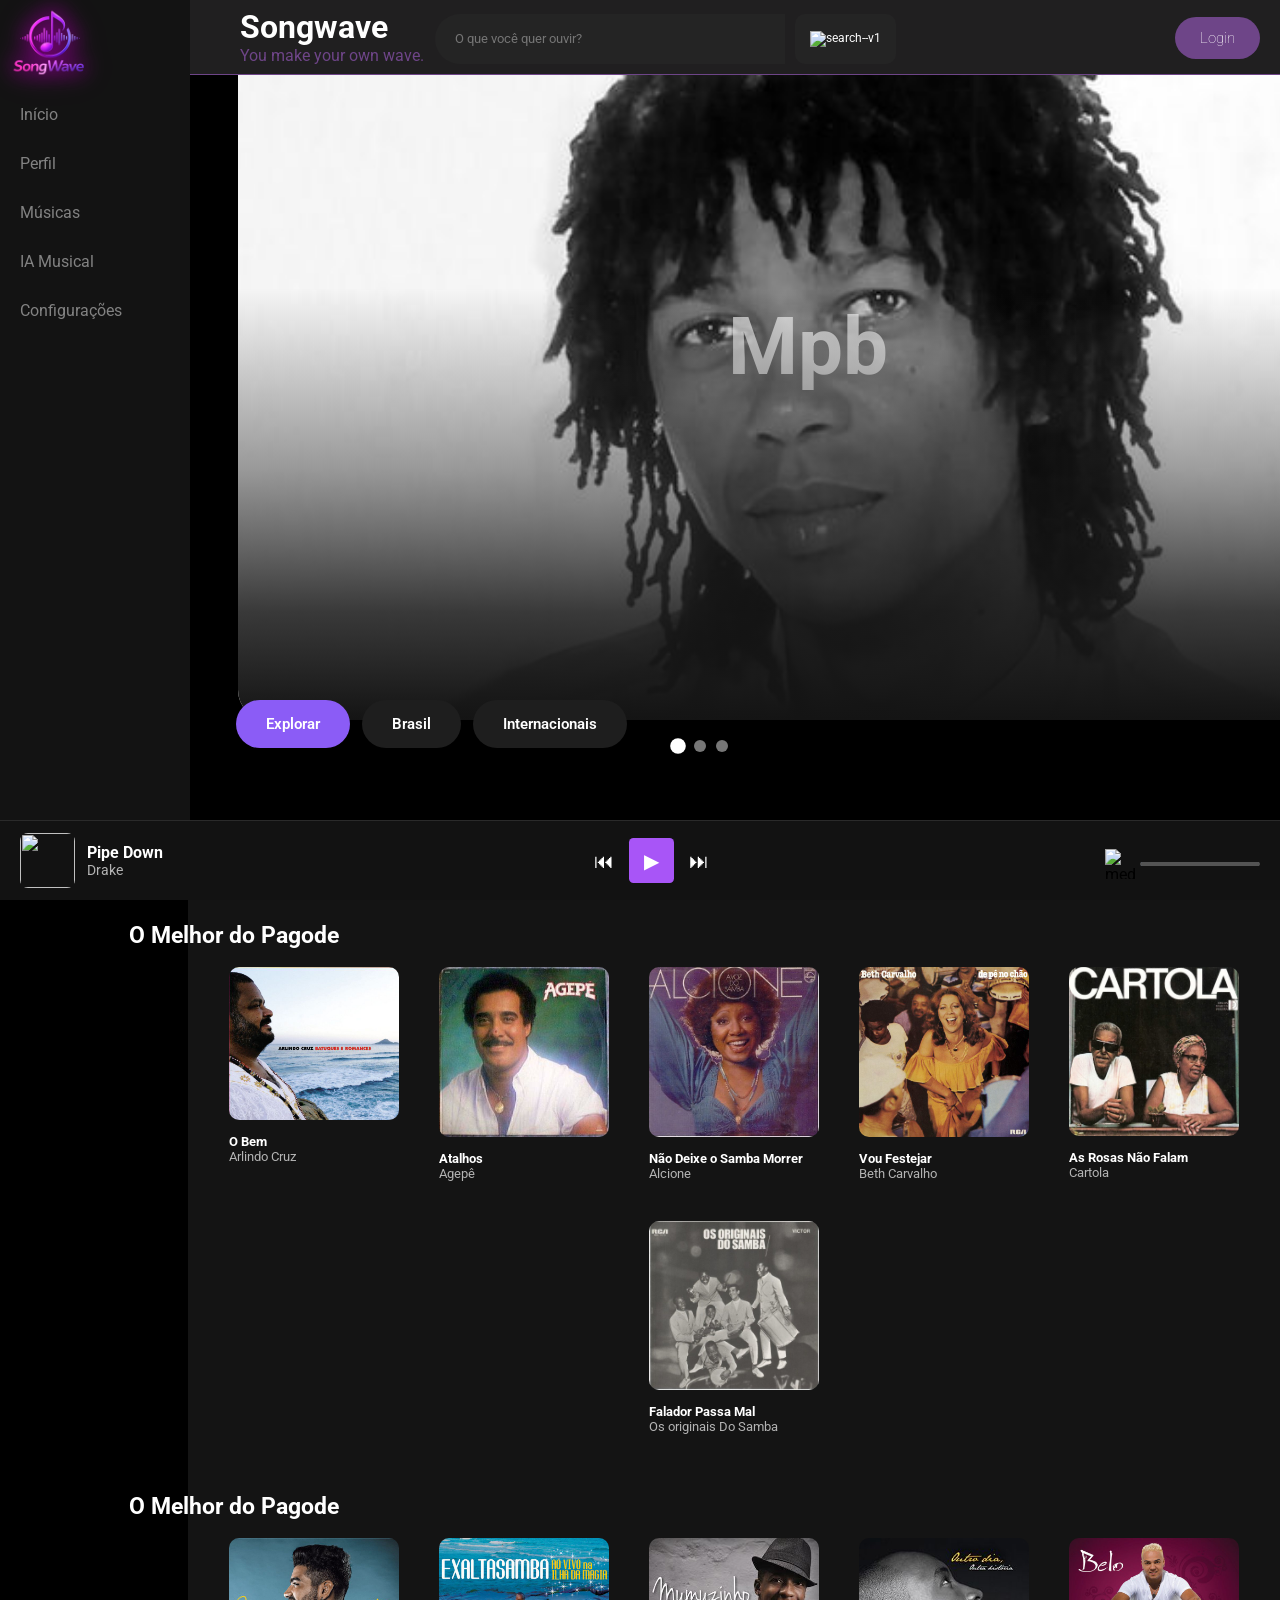
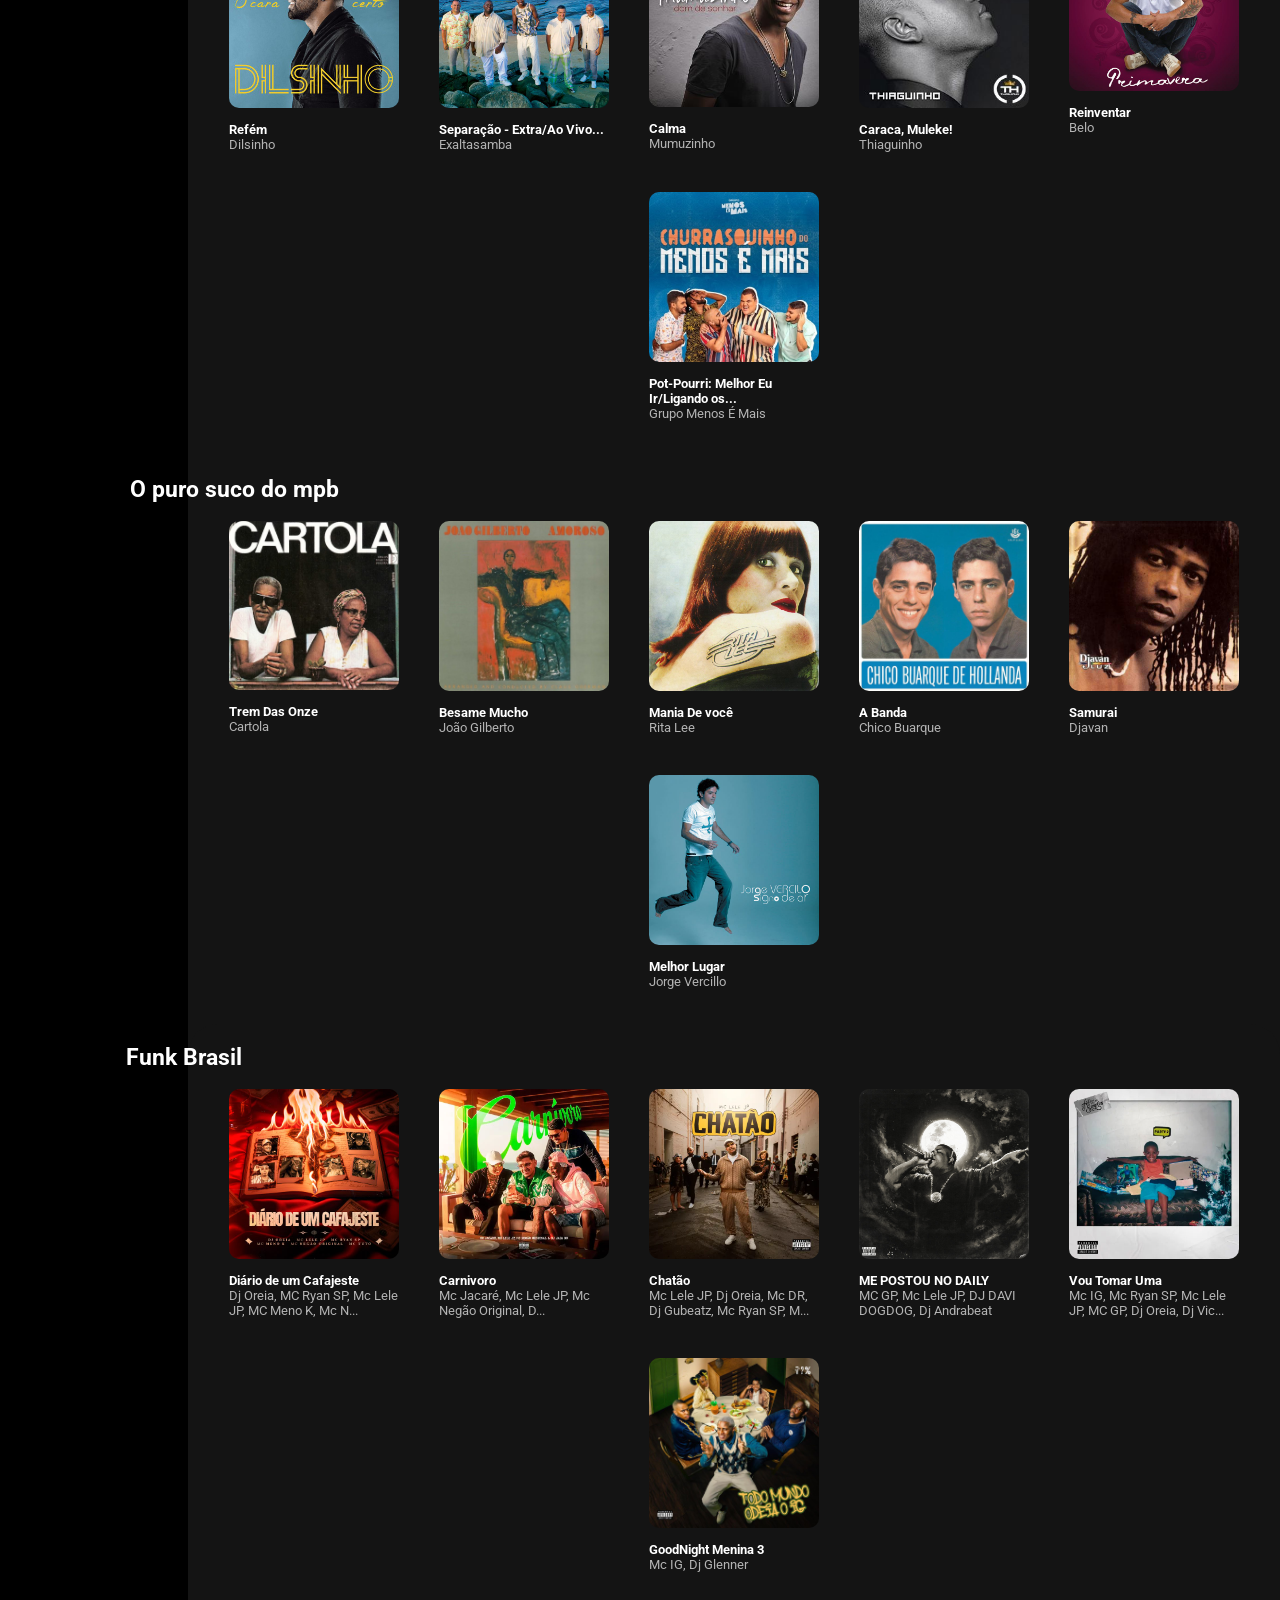
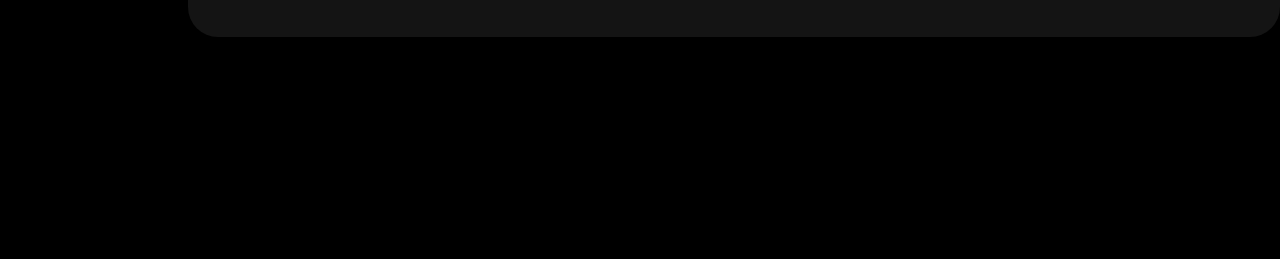
==== commit d86e904d: "Abas e catalogos" ====
--- a/index.html
+++ b/index.html
@@ -102,180 +102,556 @@
     <span class="dot"></span>
 </div>
 
+<div class="abas">
+
+    <button class="active"
+        onclick="trocarSecao('explorar', this)">
+        Explorar
+    </button>
+
+    <button
+        onclick="trocarSecao('brasil', this)">
+        Brasil
+    </button>
+
+    <button
+        onclick="trocarSecao('internacionais', this)">
+        Internacionais
+    </button>
+
+</div>
 
 <!--Catalogo de Musicas-->
-
-<div class="catalogo">
-  <h1>Descubra Faixas e Artistas</h1>
+<div class="secao" id="explorar">
+
+ <div class="catalogo">
     <h2>O Melhor do Pagode</h2>
 
-<div class="card">
+    <div class="card">
     <img src="./img/Arlindo Cruz O Bem.jfif" alt="O Bem">
-    <h3>O Bem</h3>
+     <h3>O Bem</h3>
     <p>Arlindo Cruz</p>
-</div>
-
-<div class="card">
+ </div>
+
+    <div class="card">
     <img src="./img/Agepê - GoMusic_mus.br.jfif" alt="Atalhos">
      <h3>Atalhos</h3>
     <p>Agepê</p>
-</div>
-
-<div class="card">
-    <img src="./img/Alcione.jfif" alt="Não Deixe o Samba Morrer">
+ </div>
+
+ <div class="card">
+     <img src="./img/Alcione.jfif" alt="Não Deixe o Samba Morrer">
      <h3>Não Deixe o Samba Morrer</h3>
     <p>Alcione</p>
-</div>
-
-<div class="card">
+ </div>
+
+ <div class="card brasil">
     <img src="./img/Beth Carvalho.jfif" alt="Vou Festejar">
      <h3>Vou Festejar</h3>
     <p>Beth Carvalho</p>
-</div>
-
-<div class="card">
+ </div>
+
+ <div class="card">
     <img src="./img/Cartola - 1976.jfif" alt="As Rosas Não Falam">
      <h3>As Rosas Não Falam</h3>
     <p>Cartola</p>
-</div>
-
-<div class="card">
+ </div>
+
+ <div class="card">
     <img src="./img/Os originais do samba.jfif" alt="Falador Passa Mal">
      <h3>Falador Passa Mal</h3>
     <p>Os originais Do Samba</p>
-</div>
-
-</div>
+ </div>
+
+ </div>
 
 <!--Catalogo 1-->
 
-<div class="catalogo1">
+ <div class="catalogo1">
     <h2>O Melhor do Pagode</h2>
 
-<div class="card">
+ <div class="card ">
     <img src="./img/Dilsinho.jfif" alt="Refém">
     <h3>Refém</h3>
     <p>Dilsinho</p>
-</div>
-
-<div class="card">
+ </div>
+
+ <div class="card">
     <img src="./img/exalta samba Separação - Extra _ Ao Vivo Na Ilha Da Magia,Brasil_2008.jfif" alt="Separação">
      <h3>Separação - Extra/Ao Vivo...</h3>
     <p>Exaltasamba</p>
-</div>
-
-<div class="card">
+ </div>
+
+ <div class="card">
     <img src="./img/Mumuzinho.jfif" alt="Calma">
      <h3>Calma</h3>
     <p>Mumuzinho</p>
-</div>
-
-<div class="card">
+ </div>
+
+ <div class="card">
     <img src="./img/Thiaguinho.jfif" alt="Caraca, Muleke!">
      <h3>Caraca, Muleke!</h3>
     <p>Thiaguinho</p>
-</div>
-
-<div class="card">
+ </div>
+
+ <div class="card">
     <img src="./img/reinventar.jfif" alt="Reinventar">
      <h3>Reinventar</h3>
     <p>Belo</p>
-</div>
-
-<div class="card">
+ </div>
+
+ <div class="card">
     <img src="./img/Menos É Mais.jfif" alt="Melhor Eu Ir">
      <h3>Pot-Pourri: Melhor Eu Ir/Ligando os...</h3>
     <p>Grupo Menos É Mais</p>
-</div>
-
-</div>
+ </div>
+
+ </div>
 
 
 <!--Catalogo 2-->
 
-<div class="catalogo2">
+ <div class="catalogo2">
     <h2>O puro suco do mpb</h2>
 
-<div class="card">
+ <div class="card">
     <img src="./img/Cartola - 1976.jfif" alt="Trem Das Onze">
     <h3>Trem Das Onze</h3>
     <p>Cartola</p>
-</div>
-
-<div class="card">
+ </div>
+
+ <div class="card">
     <img src="./img/João Gilberto - Amoroso (1977).jfif" alt="Besame Mucho">
      <h3>Besame Mucho</h3>
     <p>João Gilberto</p>
-</div>
-
-<div class="card">
+ </div>
+
+ <div class="card">
     <img src="./img/Rita Lee - Rita Lee.jfif" alt="Mania De você">
      <h3>Mania De você</h3>
     <p>Rita Lee</p>
-</div>
-
-<div class="card">
+ </div>
+
+ <div class="card">
     <img src="./img/primeiro álbum do Chico Buarque.jfif" alt="A Banda">
      <h3>A Banda</h3>
     <p>Chico Buarque</p>
-</div>
-
-<div class="card">
+ </div>
+
+ <div class="card">
     <img src="./img/Djavan _ Disco _Luz_ , 1982__.jfif" alt="Samurai">
      <h3>Samurai</h3>
     <p>Djavan</p>
-</div>
-
-<div class="card">
+ </div>
+
+ <div class="card">
     <img src="./img/Melhor Lugar.jfif" alt="Melhor Lugar">
      <h3>Melhor Lugar</h3>
     <p>Jorge Vercillo</p>
-</div>
-
-</div>
+ </div>
+
+ </div>
 
 <!--Catalogo 3-->
 
-<div class="catalogo3">
+ <div class="catalogo3">
     <h2>Funk Brasil</h2>
 
-<div class="card">
+ <div class="card">
     <img src="./img/Diário de um Cafajeste.jfif" alt="Diário de um Cafajeste">
     <h3>Diário de um Cafajeste</h3>
     <p>Dj Oreia, MC Ryan SP, Mc Lele JP, MC Meno K, Mc N...</p>
-</div>
-
-<div class="card">
+ </div>
+
+ <div class="card">
     <img src="./img/Carnivoro lele jp.jfif" alt="Carnivoro">
      <h3>Carnivoro</h3>
     <p>Mc Jacaré, Mc Lele JP, Mc Negão Original, D...</p>
-</div>
-
-<div class="card">
+ </div>
+
+ <div class="card">
     <img src="./img/Chatão lele jp.jfif" alt="Chatão">
      <h3>Chatão</h3>
     <p>Mc Lele JP, Dj Oreia, Mc DR, Dj Gubeatz, Mc Ryan SP, M...</p>
-</div>
-
-<div class="card">
+ </div>
+
+ <div class="card">
     <img src="./img/mixtape big G.jfif" alt="ME POSTOU NO DAILY">
      <h3>ME POSTOU NO DAILY</h3>
     <p>MC GP, Mc Lele JP, DJ DAVI DOGDOG, Dj Andrabeat</p>
-</div>
-
-<div class="card">
+ </div>
+
+ <div class="card">
     <img src="./img/ig 911.jfif" alt="Vou Tomar Uma">
      <h3>Vou Tomar Uma</h3>
     <p>Mc IG, Mc Ryan SP, Mc Lele JP, MC GP, Dj Oreia, Dj Vic...</p>
-</div>
-
-<div class="card">
+ </div>
+
+ <div class="card">
     <img src="./img/Todo Mundo Odeia o Ig.jfif" alt="GoodNight Menina 3">
      <h3>GoodNight Menina 3</h3>
     <p>Mc IG, Dj Glenner</p>
-</div>
-
-</div>
+ </div>
+
+ </div>
+
+</div> 
+
+<!--Aba Brasil-->
+
+<div class="secao" id="brasil">
+
+  <div class="catalogo">
+    <h2>O Melhor do Pagode</h2>
+
+    <div class="card">
+    <img src="./img/Arlindo Cruz O Bem.jfif" alt="O Bem">
+     <h3>O Bem</h3>
+    <p>Arlindo Cruz</p>
+ </div>
+
+    <div class="card">
+    <img src="./img/Agepê - GoMusic_mus.br.jfif" alt="Atalhos">
+     <h3>Atalhos</h3>
+    <p>Agepê</p>
+ </div>
+
+ <div class="card">
+     <img src="./img/Alcione.jfif" alt="Não Deixe o Samba Morrer">
+     <h3>Não Deixe o Samba Morrer</h3>
+    <p>Alcione</p>
+ </div>
+
+ <div class="card brasil">
+    <img src="./img/Beth Carvalho.jfif" alt="Vou Festejar">
+     <h3>Vou Festejar</h3>
+    <p>Beth Carvalho</p>
+ </div>
+
+ <div class="card">
+    <img src="./img/Cartola - 1976.jfif" alt="As Rosas Não Falam">
+     <h3>As Rosas Não Falam</h3>
+    <p>Cartola</p>
+ </div>
+
+ <div class="card">
+    <img src="./img/Os originais do samba.jfif" alt="Falador Passa Mal">
+     <h3>Falador Passa Mal</h3>
+    <p>Os originais Do Samba</p>
+ </div>
+
+ </div>
+
+<!--Catalogo 1-->
+
+ <div class="catalogo1">
+    <h2>O Melhor do Pagode</h2>
+
+ <div class="card ">
+    <img src="./img/Dilsinho.jfif" alt="Refém">
+    <h3>Refém</h3>
+    <p>Dilsinho</p>
+ </div>
+
+ <div class="card">
+    <img src="./img/exalta samba Separação - Extra _ Ao Vivo Na Ilha Da Magia,Brasil_2008.jfif" alt="Separação">
+     <h3>Separação - Extra/Ao Vivo...</h3>
+    <p>Exaltasamba</p>
+ </div>
+
+ <div class="card">
+    <img src="./img/Mumuzinho.jfif" alt="Calma">
+     <h3>Calma</h3>
+    <p>Mumuzinho</p>
+ </div>
+
+ <div class="card">
+    <img src="./img/Thiaguinho.jfif" alt="Caraca, Muleke!">
+     <h3>Caraca, Muleke!</h3>
+    <p>Thiaguinho</p>
+ </div>
+
+ <div class="card">
+    <img src="./img/reinventar.jfif" alt="Reinventar">
+     <h3>Reinventar</h3>
+    <p>Belo</p>
+ </div>
+
+ <div class="card">
+    <img src="./img/Menos É Mais.jfif" alt="Melhor Eu Ir">
+     <h3>Pot-Pourri: Melhor Eu Ir/Ligando os...</h3>
+    <p>Grupo Menos É Mais</p>
+ </div>
+
+ </div>
+
+
+<!--Catalogo 2-->
+
+ <div class="catalogo2">
+    <h2>O puro suco do mpb</h2>
+
+ <div class="card">
+    <img src="./img/Cartola - 1976.jfif" alt="Trem Das Onze">
+    <h3>Trem Das Onze</h3>
+    <p>Cartola</p>
+ </div>
+
+ <div class="card">
+    <img src="./img/João Gilberto - Amoroso (1977).jfif" alt="Besame Mucho">
+     <h3>Besame Mucho</h3>
+    <p>João Gilberto</p>
+ </div>
+
+ <div class="card">
+    <img src="./img/Rita Lee - Rita Lee.jfif" alt="Mania De você">
+     <h3>Mania De você</h3>
+    <p>Rita Lee</p>
+ </div>
+
+ <div class="card">
+    <img src="./img/primeiro álbum do Chico Buarque.jfif" alt="A Banda">
+     <h3>A Banda</h3>
+    <p>Chico Buarque</p>
+ </div>
+
+ <div class="card">
+    <img src="./img/Djavan _ Disco _Luz_ , 1982__.jfif" alt="Samurai">
+     <h3>Samurai</h3>
+    <p>Djavan</p>
+ </div>
+
+ <div class="card">
+    <img src="./img/Melhor Lugar.jfif" alt="Melhor Lugar">
+     <h3>Melhor Lugar</h3>
+    <p>Jorge Vercillo</p>
+ </div>
+
+ </div>
+
+<!--Catalogo 3-->
+
+ <div class="catalogo3">
+    <h2>Funk Brasil</h2>
+
+ <div class="card">
+    <img src="./img/Diário de um Cafajeste.jfif" alt="Diário de um Cafajeste">
+    <h3>Diário de um Cafajeste</h3>
+    <p>Dj Oreia, MC Ryan SP, Mc Lele JP, MC Meno K, Mc N...</p>
+ </div>
+
+ <div class="card">
+    <img src="./img/Carnivoro lele jp.jfif" alt="Carnivoro">
+     <h3>Carnivoro</h3>
+    <p>Mc Jacaré, Mc Lele JP, Mc Negão Original, D...</p>
+ </div>
+
+ <div class="card">
+    <img src="./img/Chatão lele jp.jfif" alt="Chatão">
+     <h3>Chatão</h3>
+    <p>Mc Lele JP, Dj Oreia, Mc DR, Dj Gubeatz, Mc Ryan SP, M...</p>
+ </div>
+
+ <div class="card">
+    <img src="./img/mixtape big G.jfif" alt="ME POSTOU NO DAILY">
+     <h3>ME POSTOU NO DAILY</h3>
+    <p>MC GP, Mc Lele JP, DJ DAVI DOGDOG, Dj Andrabeat</p>
+ </div>
+
+ <div class="card">
+    <img src="./img/ig 911.jfif" alt="Vou Tomar Uma">
+     <h3>Vou Tomar Uma</h3>
+    <p>Mc IG, Mc Ryan SP, Mc Lele JP, MC GP, Dj Oreia, Dj Vic...</p>
+ </div>
+
+ <div class="card">
+    <img src="./img/Todo Mundo Odeia o Ig.jfif" alt="GoodNight Menina 3">
+     <h3>GoodNight Menina 3</h3>
+    <p>Mc IG, Dj Glenner</p>
+ </div>
+
+ </div>
+
+</div> 
+
+<!--Aba Internacional-->
+
+<div class="secao" id="internacionais">
+
+   <div class="catalogo-int">
+    <h2>O Melhor de Drake</h2>
+
+    <div class="card">
+    <img src="./img/drake Scorpion (2018).jfif" alt="Jaded">
+     <h3>Jaded</h3>
+    <p>Drake</p>
+ </div>
+
+    <div class="card">
+    <img src="./img/Certified Lover Boy.jfif" alt="Get Along Better">
+     <h3>Get Along Better</h3>
+    <p>Drake,Ty Dolla $ign</p>
+ </div>
+
+ <div class="card">
+     <img src="./img/Drake Ice man cover.jfif" alt="Plot Twist">
+     <h3>Plot Twist</h3>
+    <p>Drake</p>
+ </div>
+
+ <div class="card brasil">
+    <img src="./img/Habibti drake.jfif" alt="White Bone">
+     <h3>White Bone</h3>
+    <p>Drake</p>
+ </div>
+
+ <div class="card">
+    <img src="./img/'Her Loss' album cover.jfif" alt="Rich Flex">
+     <h3>Rich Flex</h3>
+    <p>Drake,21 Savage</p>
+ </div>
+
+ <div class="card">
+    <img src="./img/drake from time.jfif" alt="From Time">
+     <h3>From Time</h3>
+    <p>Drake,Jhené Aiko</p>
+ </div>
+
+ </div>
+
+<!--Catalogo 1-->
+
+ <div class="catalogo-int1">
+    <h2>R&B</h2>
+
+ <div class="card ">
+    <img src="./img/Bryson Tiller - Don't.jfif" alt="Don't">
+    <h3>Don't</h3>
+    <p>Bryson Tiller</p>
+ </div>
+
+ <div class="card">
+    <img src="./img/Sade~Love Deluxe (1992).jfif" alt="Pearls">
+     <h3>Pearls</h3>
+    <p>Sade</p>
+ </div>
+
+ <div class="card">
+    <img src="./img/ye flash lights.jfif" alt="I Wonder">
+     <h3>I Wonder</h3>
+    <p>Kanye West</p>
+ </div>
+
+ <div class="card">
+    <img src="./img/blond frank ocean.jfif" alt="Nights">
+     <h3>Nights</h3>
+    <p>Frank Ocean</p>
+ </div>
+
+ <div class="card">
+    <img src="./img/jacques you.jfif" alt="You">
+     <h3>You</h3>
+    <p>jacques</p>
+ </div>
+
+ <div class="card">
+    <img src="./img/Lauryn Hill.jfif" alt="Ex-Factor">
+     <h3>Ex-Factor</h3>
+    <p>Ms.Lauryn Hill</p>
+ </div>
+
+ </div>
+
+
+<!--Catalogo 2-->
+
+ <div class="catalogo-int2">
+    <h2>Rap 2000s</h2>
+
+ <div class="card">
+    <img src="./img/Snoop Dogg.jfif" alt="I Wanna Fuck You">
+    <h3>I Wanna Fuck You</h3>
+    <p>Snoop Dog,Akon</p>
+ </div>
+
+ <div class="card">
+    <img src="./img/50 cent.jfif" alt="In Da Club">
+     <h3>In Da Club</h3>
+    <p>50 Cent</p>
+ </div>
+
+ <div class="card">
+    <img src="./img/2 pac.jfif" alt="Ambitionz Az A Ridah">
+     <h3>Ambitionz Az A Ridah</h3>
+    <p>2 Pac</p>
+ </div>
+
+ <div class="card">
+    <img src="./img/akon.jfif" alt="Smack That">
+     <h3>Smack That</h3>
+    <p>Akon,Eminem</p>
+ </div>
+
+ <div class="card">
+    <img src="./img/Big.Smoke.jfif" alt="Big Poppa - 2007 Remaster">
+     <h3>Big Poppa - 2007 Remaster</h3>
+    <p>The Notorius B.I.G</p>
+ </div>
+
+ <div class="card">
+    <img src="./img/eminem.jfif" alt="Without Me">
+     <h3>Without Me</h3>
+    <p>Eminem</p>
+ </div>
+
+ </div>
+
+<!--Catalogo 3-->
+
+ <div class="catalogo-int3">
+    <h2>Descubra Mais</h2>
+
+ <div class="card">
+    <img src="./img/Brent Faiyaz.jfif" alt="Clouded">
+    <h3>Clouded</h3>
+    <p>Brent Faiyaz</p>
+ </div>
+
+ <div class="card">
+    <img src="./img/Flipp Dinero Leave Me Alone.jfif" alt="Leave Me Alone">
+     <h3>Leave Me Alone</h3>
+    <p>Flipp Dinero</p>
+ </div>
+
+ <div class="card">
+    <img src="./img/miguel.jfif" alt="All I Want Is You">
+     <h3>All I Want Is You</h3>
+    <p>Miguel,J.Cole</p>
+ </div>
+
+ <div class="card">
+    <img src="./img/Rihanna.jfif" alt="Work">
+     <h3>Work</h3>
+    <p>Rihanna,Drake</p>
+ </div>
+
+ <div class="card">
+    <img src="./img/Trippie Redd.jfif" alt="Wish">
+     <h3>Wish</h3>
+    <p>Diplo,Trippie Redd</p>
+ </div>
+
+ <div class="card">
+    <img src="./img/Travis Scott.jfif" alt="ASTROTHUNDER">
+     <h3>ASTROTHUNDER</h3>
+    <p>Travis Scott</p>
+ </div>
+
+ </div>
+
+</div> 
+
+
 
 <div class="fim">
   <h3>010101010</h3>
--- a/style.css
+++ b/style.css
@@ -356,32 +356,67 @@
 }
 
 
-/*Catalogo 1 pagode*/
+/* Abas */
+.abas {
+    position: absolute;
+    display: flex;
+    gap: 12px;
+    margin: 20px 40px;
+    margin-left: 236px;
+    margin-top: 700px;
+}
+
+.abas button {
+    background: #1e1e1e;
+    color: white;
+    border: none;
+    padding: 15px 30px;
+    border-radius: 25px;
+    cursor: pointer;
+    font-size: 15px;
+    font-weight: 600;
+    transition: 0.3s;
+}
+
+.abas button:hover {
+    background: #8b5cf6;
+    transform: scale(1.05);
+}
+
+.abas button.active {
+    background: #8b5cf6;
+}
+
+/* Seções */
+.secao {
+    display: none;
+}
+
+#explorar {
+    display: block;
+}
+
+
+
+/*Catalogo*/
 
 .catalogo{
   display: flex;
   justify-content: center;
   flex-wrap: wrap;
   gap: 10px;
-  margin-top: 180px;
+  margin-top: 70px;
   margin-left: 188px;
-}
-
-.catalogo h1{
-  color: rgba(255, 255, 255, 0.863);
-  position: absolute;
-  margin-left: -50px;
-  margin-top: -120px;
-  padding: 12px 25px;
-  background:#0000006f;
+  background-color:#141414;
+  padding: 130px 10px;
   border-radius: 30px;
-  filter: drop-shadow(0 0 10px purple);
+
 }
 
 .catalogo h2{
   color: white;
   position: absolute;
-  margin-left: -1010px;
+  margin-left: -1000px;
   margin-top: -30px;
   font-size: 23px;
 
@@ -424,21 +459,23 @@
     font-size: smaller;
 }
 
-/*Catalogo 1 Pagode*/
+/*Catalogo 1 samba*/
 
 .catalogo1 {
   display: flex;
   justify-content: center;
   gap: 10px;
   flex-wrap: wrap;
-  margin-top: 80px;
+  margin-top: -66px;
   margin-left: 188px;
+  background-color:#141414;
+  padding: 10px 10px;
 }
 
 .catalogo1 h2{
   color: white;
   position: absolute;
-  margin-left: -1010px;
+  margin-left: -1000px;
   margin-top: -30px;
   font-size: 23px;
 }
@@ -482,14 +519,16 @@
   justify-content: center;
   gap: 10px;
   flex-wrap: wrap;
-  margin-top: 80px;
+  margin-top: -20px;
   margin-left: 188px;
+  background-color:#141414;
+  padding: 80px 10px;
 }
 
 .catalogo2 h2{
   color: white;
   position: absolute;
-  margin-left: -1010px;
+  margin-left: -1000px;
   margin-top: -30px;
   font-size: 23px;
 }
@@ -533,8 +572,11 @@
   justify-content: center;
   gap: 10px;
   flex-wrap: wrap;
-  margin-top: 80px;
+  margin-top: -60px;
   margin-left: 188px;
+  background-color:#141414;
+  padding: 50px 10px;
+  border-radius: 30px;
 }
 
 .catalogo3 h2{
@@ -577,6 +619,228 @@
     font-size: smaller;
 }
 
+/*Catalogo aba internacional*/
+.catalogo-int{
+  display: flex;
+  justify-content: center;
+  flex-wrap: wrap;
+  gap: 10px;
+  margin-top: 70px;
+  margin-left: 188px;
+  background-color:#141414;
+  padding: 130px 10px;
+  border-radius: 30px;
+
+}
+
+.catalogo-int h2{
+  color: white;
+  position: absolute;
+  margin-left: -1010px;
+  margin-top: -30px;
+  font-size: 23px;
+
+}
+
+.card{
+  width: 200px;
+  border-radius: 12px;
+  padding: 15px;
+  transition: 0.3s;
+  cursor: pointer;
+}
+
+
+.card:hover{
+  background-color: #201f20;
+}
+
+.card img{
+    width: 100%;
+    border-radius: 10px;
+    transition: 0.3s;
+}
+
+.card img:hover {
+  opacity: 0.7;
+
+}
+
+.card h3{
+    color: white;
+    margin-top: 10px;
+    font-size: 20px;
+    font-size:small
+}
+
+.card p{
+    color: #b3b3b3;
+    font-size: 14px;
+    font-size: smaller;
+}
+
+/*Catalogo 1 samba*/
+
+.catalogo-int1 {
+  display: flex;
+  justify-content: center;
+  gap: 10px;
+  flex-wrap: wrap;
+  margin-top: -66px;
+  margin-left: 188px;
+  background-color:#141414;
+  padding: 10px 10px;
+}
+
+.catalogo-int1 h2{
+  color: white;
+  position: absolute;
+  margin-left: -1150px;
+  margin-top: -30px;
+  font-size: 23px;
+}
+
+.card{
+  width: 200px;
+  border-radius: 12px;
+  padding: 15px;
+  transition: 0.3s;
+  cursor: pointer;
+}
+
+.card img{
+    width: 100%;
+    border-radius: 10px;
+    transition: 0.3s;
+}
+
+.card img:hover {
+  opacity: 0.7;
+
+}
+
+.card h3{
+    color: white;
+    margin-top: 10px;
+    font-size: 20px;
+    font-size:small
+}
+
+.card p{
+    color: #b3b3b3;
+    font-size: 14px;
+    font-size: smaller;
+}
+
+/*Catalogo 2 mpb*/
+
+.catalogo-int2 {
+  display: flex;
+  justify-content: center;
+  gap: 10px;
+  flex-wrap: wrap;
+  margin-top: -20px;
+  margin-left: 188px;
+  background-color:#141414;
+  padding: 80px 10px;
+}
+
+.catalogo-int2 h2{
+  color: white;
+  position: absolute;
+  margin-left: -1100px;
+  margin-top: -30px;
+  font-size: 23px;
+}
+
+.card{
+  width: 200px;
+  border-radius: 12px;
+  padding: 15px;
+  transition: 0.3s;
+  cursor: pointer;
+}
+
+.card img{
+    width: 100%;
+    border-radius: 10px;
+    transition: 0.3s;
+}
+
+.card img:hover {
+  opacity: 0.7;
+
+}
+
+.card h3{
+    color: white;
+    margin-top: 10px;
+    font-size: 20px;
+    font-size:small
+}
+
+.card p{
+    color: #b3b3b3;
+    font-size: 14px;
+    font-size: smaller;
+}
+
+/*Catalogo 3 funk*/
+
+.catalogo-int3 {
+  display: flex;
+  justify-content: center;
+  gap: 10px;
+  flex-wrap: wrap;
+  margin-top: -60px;
+  margin-left: 188px;
+  background-color:#141414;
+  padding: 50px 10px;
+  border-radius: 30px;
+}
+
+.catalogo-int3 h2{
+  color: white;
+  position: absolute;
+  margin-left: -1070px;
+  margin-top: -30px;
+  font-size: 23px;
+}
+
+.card{
+  width: 200px;
+  border-radius: 12px;
+  padding: 15px;
+  transition: 0.3s;
+  cursor: pointer;
+}
+
+.card img{
+    width: 100%;
+    border-radius: 10px;
+    transition: 0.3s;
+}
+
+.card img:hover {
+  opacity: 0.7;
+
+}
+
+.card h3{
+    color: white;
+    margin-top: 10px;
+    font-size: 20px;
+    font-size:small
+}
+
+.card p{
+    color: #b3b3b3;
+    font-size: 14px;
+    font-size: smaller;
+}
+
+
+
 .name-logo {
   margin-left: 220px;
   padding: 20px;
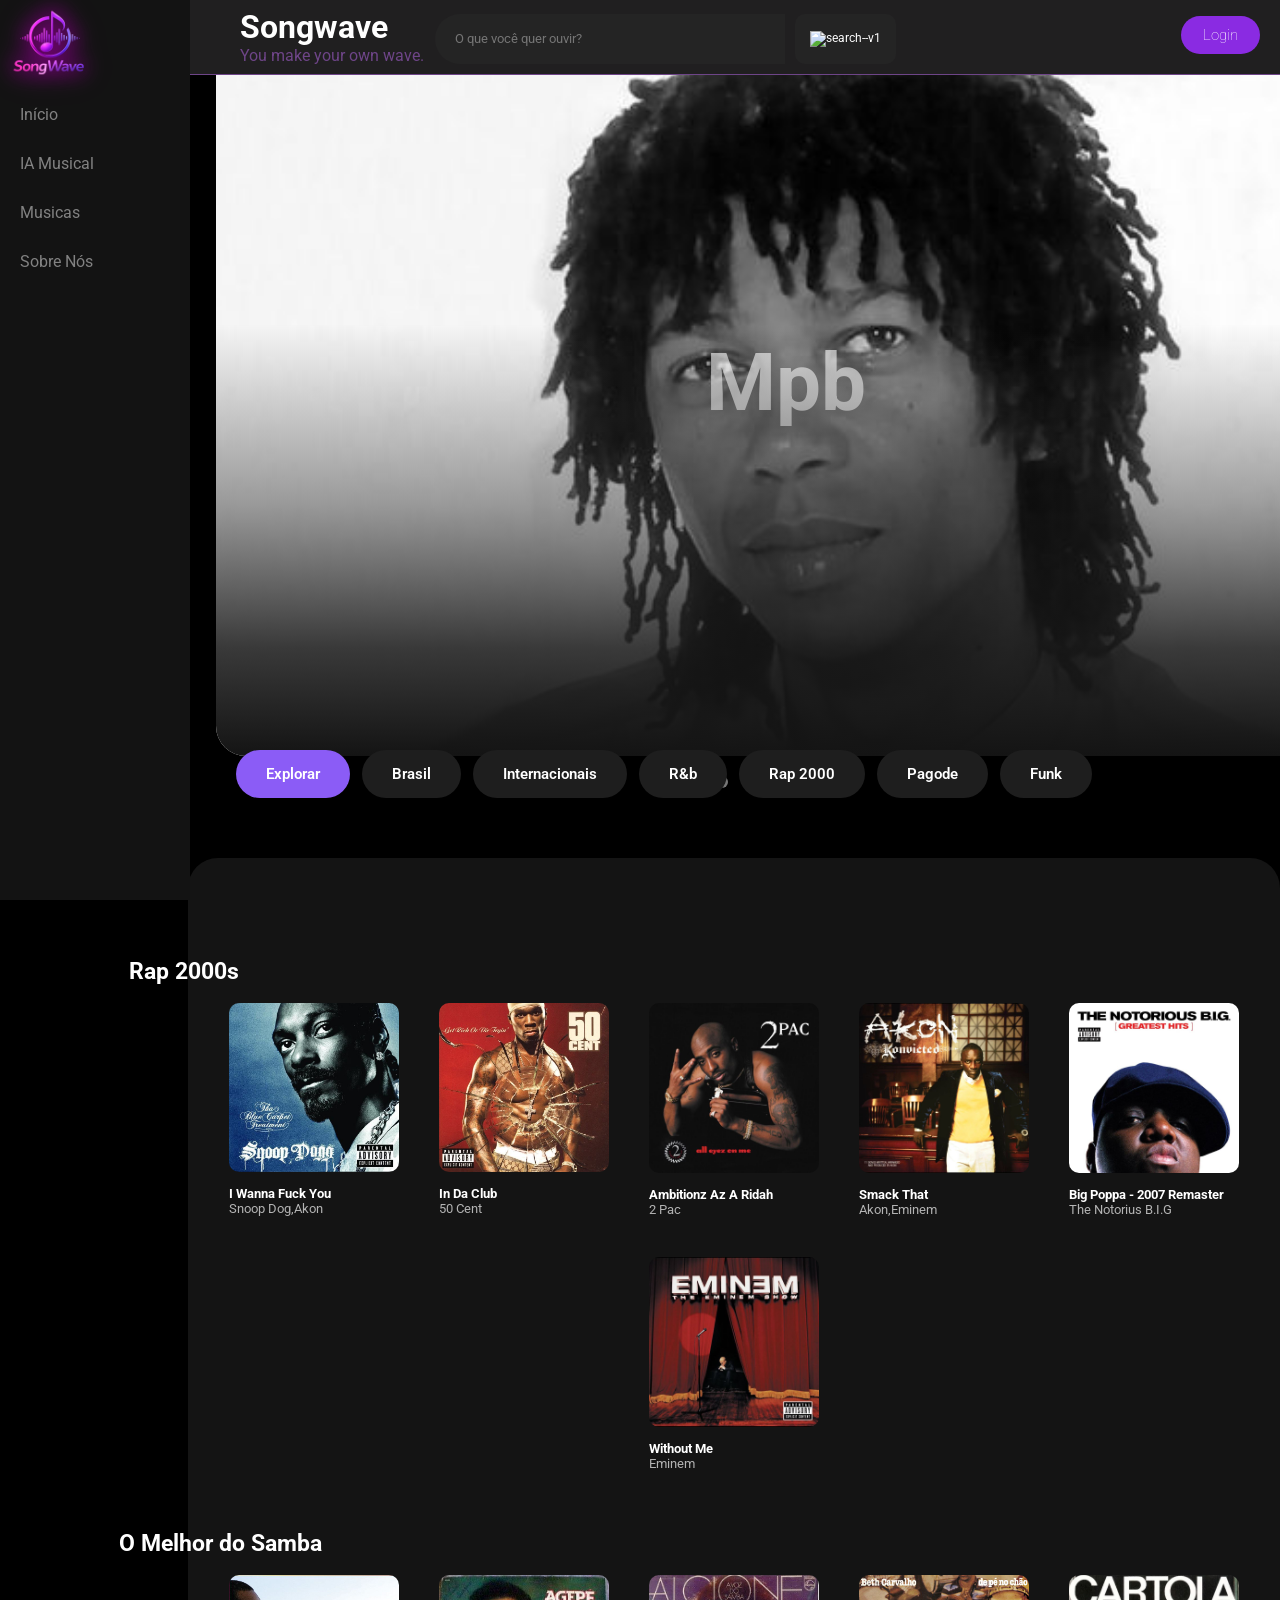
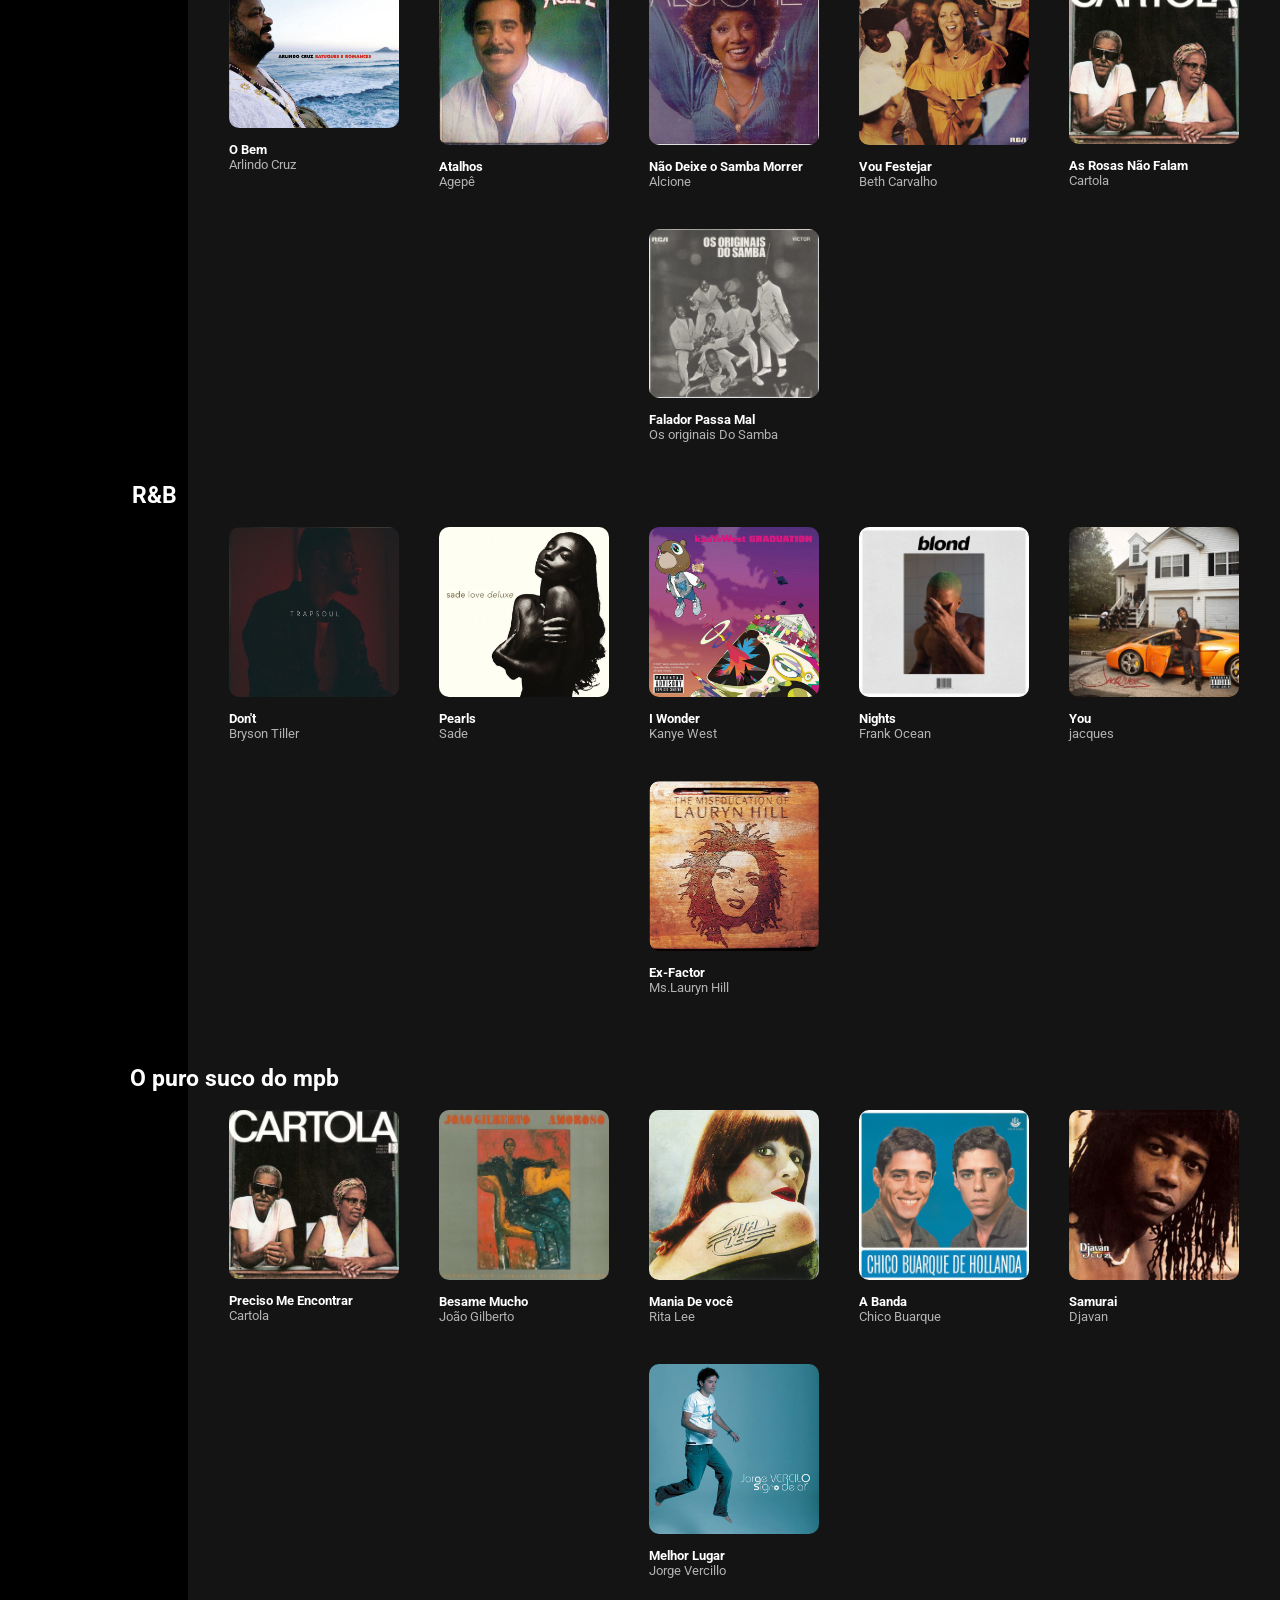
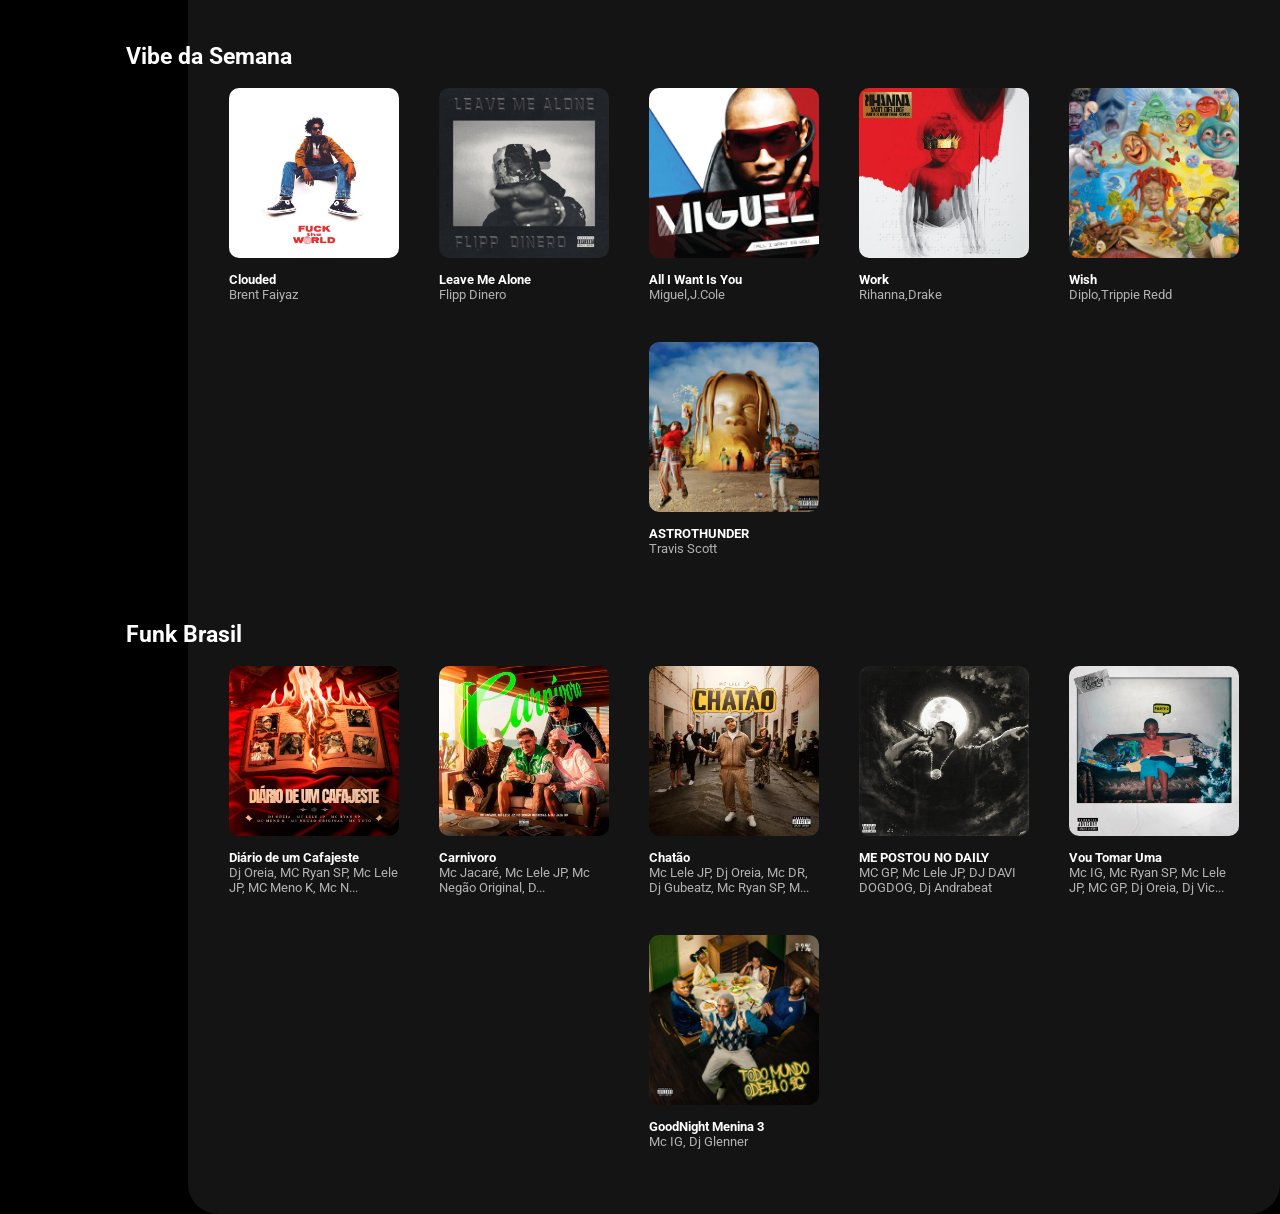
==== commit 2c69462c: "projeto final" ====
--- a/index.html
+++ b/index.html
@@ -21,9 +21,18 @@
 
     </nav>
 
-    <a href="login/login.html" class="login-btn">
-  Login
-   </a>
+<div id="areaUsuario">
+
+    <a href="login/login.html" class="login-btn" id="btnLogin">
+        Login
+    </a>
+
+    <div id="perfil" onclick="sair()">
+        <img src="img/IMG_perfil.JPG" alt="Perfil">
+    </div>
+
+</div>
+
  
   <!--Barra lateral(logo)-->
   <nav class="sidebar">
@@ -33,42 +42,11 @@
 
 
     <a href="index.html">Início</a>
-    <a href="#perfil">Perfil</a>
-    <a href="#músicas">Músicas</a>
     <a href="IA-musical/IA.html">IA Musical</a>
-    <a href="#configurações">Configurações</a>
+    <a href="#musica">Musicas</a>
+    <a href="sobre nos/sobre.html">Sobre Nós</a>
   </nav>
 
-<!--Barra inferior(Play)-->
- <footer class="player-bar">
-
-  <div class="music-info">
-    <img id="cover" src="https://i.scdn.co/image/ab67616d0000b273cd945b4e3de57edd28481a3f">
-
-    <div>
-      <h4 id="title">Pipe Down</h4>
-      <p id="artist">Drake</p>
-    </div>
-  </div>
-
-  <div class="player-controls">
-    <button id="prev">⏮</button>
-
-    <button id="play" class="play-main">
-      ▶
-    </button>
-
-    <button id="next">⏭</button>
-  </div>
-
-  <div class="volume">
-    <img width="30" height="30" src="https://img.icons8.com/sf-black-filled/64/medium-volume.png" alt="medium-volume"/>
-   <input type="range" id="volume" min="0" max="100" value="50">
-  </div>
-
-</footer>
-
-<audio id="audio"></audio>
 
 <!--Banner Principal-->
 
@@ -119,45 +97,109 @@
         Internacionais
     </button>
 
+     <button
+        onclick="trocarSecao('rnb', this)">
+        R&b
+    </button>
+
+     <button
+        onclick="trocarSecao('rap2000', this)">
+        Rap 2000
+    </button>
+
+     <button
+        onclick="trocarSecao('pagode', this)">
+        Pagode
+    </button>
+
+     <button
+        onclick="trocarSecao('funk', this)">
+        Funk
+    </button>
+
 </div>
 
 <!--Catalogo de Musicas-->
-<div class="secao" id="explorar">
-
- <div class="catalogo">
-    <h2>O Melhor do Pagode</h2>
-
-    <div class="card">
+<section class="musicas" id="musica">
+ <div class="secao" id="explorar">
+
+  <div class="catalogo-exp">
+    <h2>Rap 2000s</h2>
+
+  <div class="card" data-spotify="1G93i9ga7ZPEOqpiNhM1mq">
+    <img src="./img/Snoop Dogg.jfif" alt="I Wanna Fuck You">
+    <h3>I Wanna Fuck You</h3>
+    <p>Snoop Dog,Akon</p>
+ </div>
+
+ <div class="card" data-spotify="7iL6o9tox1zgHpKUfh9vuC">
+    <img src="./img/50 cent.jfif" alt="In Da Club">
+     <h3>In Da Club</h3>
+    <p>50 Cent</p>
+ </div>
+
+ <div class="card" data-spotify="5g9lS8deSIxItFBmZRC4vN">
+    <img src="./img/2 pac.jfif" alt="Ambitionz Az A Ridah">
+     <h3>Ambitionz Az A Ridah</h3>
+    <p>2 Pac</p>
+ </div>
+
+ <div class="card" data-spotify="1pcOACWV5tnKt3bhvtLP82">
+    <img src="./img/akon.jfif" alt="Smack That">
+     <h3>Smack That</h3>
+    <p>Akon,Eminem</p>
+ </div>
+
+ <div class="card" data-spotify="63BcfK6YAzJYeISaTPr6IO">
+    <img src="./img/Big.Smoke.jfif" alt="Big Poppa - 2007 Remaster">
+     <h3>Big Poppa - 2007 Remaster</h3>
+    <p>The Notorius B.I.G</p>
+ </div>
+
+ <div class="card" data-spotify="7lQ8MOhq6IN2w8EYcFNSUk">
+    <img src="./img/eminem.jfif" alt="Without Me">
+     <h3>Without Me</h3>
+    <p>Eminem</p>
+ </div>
+
+ </div> 
+
+ <!--Catalogo 1 exp-->
+
+ <div class="catalogo-exp1">
+    <h2>O Melhor do Samba</h2>
+
+    <div class="card" data-spotify="6iByyLGlVa8OG1nRaviBua">
     <img src="./img/Arlindo Cruz O Bem.jfif" alt="O Bem">
      <h3>O Bem</h3>
     <p>Arlindo Cruz</p>
  </div>
 
-    <div class="card">
+    <div class="card" data-spotify="2qoUjwwapRyi9YghtkQqea">
     <img src="./img/Agepê - GoMusic_mus.br.jfif" alt="Atalhos">
      <h3>Atalhos</h3>
     <p>Agepê</p>
  </div>
 
- <div class="card">
+ <div class="card" data-spotify="5iq4NDi4fznJJRLL1rXNE4">
      <img src="./img/Alcione.jfif" alt="Não Deixe o Samba Morrer">
      <h3>Não Deixe o Samba Morrer</h3>
     <p>Alcione</p>
  </div>
 
- <div class="card brasil">
+ <div class="card" data-spotify="54JLlb23AnzXErLRSNVIUn">
     <img src="./img/Beth Carvalho.jfif" alt="Vou Festejar">
      <h3>Vou Festejar</h3>
     <p>Beth Carvalho</p>
  </div>
 
- <div class="card">
+ <div class="card" data-spotify="6J4gdn9L1im9uqzqBLhht6">
     <img src="./img/Cartola - 1976.jfif" alt="As Rosas Não Falam">
      <h3>As Rosas Não Falam</h3>
     <p>Cartola</p>
  </div>
 
- <div class="card">
+ <div class="card" data-spotify="2bKOB6DLw8inrQC8UmghQN">
     <img src="./img/Os originais do samba.jfif" alt="Falador Passa Mal">
      <h3>Falador Passa Mal</h3>
     <p>Os originais Do Samba</p>
@@ -165,42 +207,264 @@
 
  </div>
 
+<!--Catalogo 2 exp-->
+
+ <div class="catalogo-exp2">
+    <h2>R&B</h2>
+
+ <div class="card" data-spotify="3pXF1nA74528Edde4of9CC">
+    <img src="./img/Bryson Tiller - Don't.jfif" alt="Don't">
+    <h3>Don't</h3>
+    <p>Bryson Tiller</p>
+ </div>
+
+ <div class="card" data-spotify="4J7s7j5ulwElPG7HaGQDXR">
+    <img src="./img/Sade~Love Deluxe (1992).jfif" alt="Pearls">
+     <h3>Pearls</h3>
+    <p>Sade</p>
+ </div>
+
+ <div class="card" data-spotify="7rbECVPkY5UODxoOUVKZnA">
+    <img src="./img/ye flash lights.jfif" alt="I Wonder">
+     <h3>I Wonder</h3>
+    <p>Kanye West</p>
+ </div>
+
+ <div class="card" data-spotify="7eqoqGkKwgOaWNNHx90uEZ">
+    <img src="./img/blond frank ocean.jfif" alt="Nights">
+     <h3>Nights</h3>
+    <p>Frank Ocean</p>
+ </div>
+
+ <div class="card" data-spotify="01jIO8SJFnpSiNLH1JaBZ5">
+    <img src="./img/jacques you.jfif" alt="You">
+     <h3>You</h3>
+    <p>jacques</p>
+ </div>
+
+ <div class="card" data-spotify="2VjXGuPVVxyhMgER3Uz2Fe">
+    <img src="./img/Lauryn Hill.jfif" alt="Ex-Factor">
+     <h3>Ex-Factor</h3>
+    <p>Ms.Lauryn Hill</p>
+ </div>
+
+ </div>
+
+<!--Catalogo 3 exp-->
+
+ <div class="catalogo-exp3">
+    <h2>O puro suco do mpb</h2>
+
+ <div class="card" data-spotify="5AKrqJ7RiOCfCaaCuxxGk0">
+    <img src="./img/Cartola - 1976.jfif" alt="Preciso Me Encontrar">
+    <h3>Preciso Me Encontrar</h3>
+    <p>Cartola</p>
+ </div>
+
+ <div class="card" data-spotify="2yEpIibskkd64N9l5NsuJC">
+    <img src="./img/João Gilberto - Amoroso (1977).jfif" alt="Besame Mucho">
+     <h3>Besame Mucho</h3>
+    <p>João Gilberto</p>
+ </div>
+
+ <div class="card" data-spotify="6owwZC8gUvrBuygvOHaYXb">
+    <img src="./img/Rita Lee - Rita Lee.jfif" alt="Mania De você">
+     <h3>Mania De você</h3>
+    <p>Rita Lee</p>
+ </div>
+
+ <div class="card" data-spotify="6wUp7y502iyWLuLuurlOyw">
+    <img src="./img/primeiro álbum do Chico Buarque.jfif" alt="A Banda">
+     <h3>A Banda</h3>
+    <p>Chico Buarque</p>
+ </div>
+
+ <div class="card" data-spotify="3BQAK2pnTpfZvLg2MUUU5i">
+    <img src="./img/Djavan _ Disco _Luz_ , 1982__.jfif" alt="Samurai">
+     <h3>Samurai</h3>
+    <p>Djavan</p>
+ </div>
+
+ <div class="card" data-spotify="3hfIR02XfbDaWNtfzKTZU3">
+    <img src="./img/Melhor Lugar.jfif" alt="Melhor Lugar">
+     <h3>Melhor Lugar</h3>
+    <p>Jorge Vercillo</p>
+ </div>
+
+ </div>
+
+<!--Catalogo 4 exp-->
+
+ <div class="catalogo-exp4">
+    <h2>Vibe da Semana</h2>
+
+ <div class="card" data-spotify="2J6OF7CkpdQGSfm1wdclqn">
+    <img src="./img/Brent Faiyaz.jfif" alt="Clouded">
+    <h3>Clouded</h3>
+    <p>Brent Faiyaz</p>
+ </div>
+
+ <div class="card" data-spotify="14mHfNsSHN0FbLftyjrV9g">
+    <img src="./img/Flipp Dinero Leave Me Alone.jfif" alt="Leave Me Alone">
+     <h3>Leave Me Alone</h3>
+    <p>Flipp Dinero</p>
+ </div>
+
+ <div class="card" data-spotify="5VA4Ispp52EA1sOqzMz3Av">
+    <img src="./img/miguel.jfif" alt="All I Want Is You">
+     <h3>All I Want Is You</h3>
+    <p>Miguel,J.Cole</p>
+ </div>
+
+ <div class="card" data-spotify="72TFWvU3wUYdUuxejTTIzt">
+    <img src="./img/Rihanna.jfif" alt="Work">
+     <h3>Work</h3>
+    <p>Rihanna,Drake</p>
+ </div>
+
+ <div class="card" data-spotify="0c0YHn3DIQLl1opsQDd9kO">
+    <img src="./img/Trippie Redd.jfif" alt="Wish">
+     <h3>Wish</h3>
+    <p>Diplo,Trippie Redd</p>
+ </div>
+
+ <div class="card" data-spotify="4MXhiYIRDMGAuvZc5IFTwC">
+    <img src="./img/Travis Scott.jfif" alt="ASTROTHUNDER">
+     <h3>ASTROTHUNDER</h3>
+    <p>Travis Scott</p>
+ </div>
+
+ </div>
+
+
+<!--Catalogo 5-->
+
+ <div class="catalogo-exp5">
+    <h2>Funk Brasil</h2>
+
+ <div class="card" data-spotify="6kaWah1Acn1dtNjAy6sm1p">
+    <img src="./img/Diário de um Cafajeste.jfif" alt="Diário de um Cafajeste">
+    <h3>Diário de um Cafajeste</h3>
+    <p>Dj Oreia, MC Ryan SP, Mc Lele JP, MC Meno K, Mc N...</p>
+ </div>
+
+ <div class="card" data-spotify="65aH3l8LEmRp3HuH5XpKoH">
+    <img src="./img/Carnivoro lele jp.jfif" alt="Carnivoro">
+     <h3>Carnivoro</h3>
+    <p>Mc Jacaré, Mc Lele JP, Mc Negão Original, D...</p>
+ </div>
+
+ <div class="card" data-spotify="7MgQdSpQLrrobRreaqSUzP">
+    <img src="./img/Chatão lele jp.jfif" alt="Chatão">
+     <h3>Chatão</h3>
+    <p>Mc Lele JP, Dj Oreia, Mc DR, Dj Gubeatz, Mc Ryan SP, M...</p>
+ </div>
+
+ <div class="card" data-spotify="4ukpXdplqDEMk3Fy2i30oI">
+    <img src="./img/mixtape big G.jfif" alt="ME POSTOU NO DAILY">
+     <h3>ME POSTOU NO DAILY</h3>
+    <p>MC GP, Mc Lele JP, DJ DAVI DOGDOG, Dj Andrabeat</p>
+ </div>
+
+ <div class="card" data-spotify="2iFBfJvBpyuM9CWVoes0gb">
+    <img src="./img/ig 911.jfif" alt="Vou Tomar Uma">
+     <h3>Vou Tomar Uma</h3>
+    <p>Mc IG, Mc Ryan SP, Mc Lele JP, MC GP, Dj Oreia, Dj Vic...</p>
+ </div>
+
+ <div class="card" data-spotify="2HWogzHGTVaCYoj3ZRVwRa">
+    <img src="./img/Todo Mundo Odeia o Ig.jfif" alt="GoodNight Menina 3">
+     <h3>GoodNight Menina 3</h3>
+    <p>Mc IG, Dj Glenner</p>
+ </div>
+
+ </div>
+
+</div> 
+
+
+<!--Aba Brasil-->
+
+<div class="secao" id="brasil">
+
+  <div class="catalogo">
+    <h2>O Melhor do Samba</h2>
+
+    <div class="card" data-spotify="6iByyLGlVa8OG1nRaviBua">
+    <img src="./img/Arlindo Cruz O Bem.jfif" alt="O Bem">
+     <h3>O Bem</h3>
+    <p>Arlindo Cruz</p>
+ </div>
+
+    <div class="card" data-spotify="2qoUjwwapRyi9YghtkQqea">
+    <img src="./img/Agepê - GoMusic_mus.br.jfif" alt="Atalhos">
+     <h3>Atalhos</h3>
+    <p>Agepê</p>
+ </div>
+
+ <div class="card" data-spotify="5iq4NDi4fznJJRLL1rXNE4">
+     <img src="./img/Alcione.jfif" alt="Não Deixe o Samba Morrer">
+     <h3>Não Deixe o Samba Morrer</h3>
+    <p>Alcione</p>
+ </div>
+
+ <div class="card" data-spotify="54JLlb23AnzXErLRSNVIUn">
+    <img src="./img/Beth Carvalho.jfif" alt="Vou Festejar">
+     <h3>Vou Festejar</h3>
+    <p>Beth Carvalho</p>
+ </div>
+
+ <div class="card" data-spotify="6J4gdn9L1im9uqzqBLhht6">
+    <img src="./img/Cartola - 1976.jfif" alt="As Rosas Não Falam">
+     <h3>As Rosas Não Falam</h3>
+    <p>Cartola</p>
+ </div>
+
+ <div class="card" data-spotify="2bKOB6DLw8inrQC8UmghQN">
+    <img src="./img/Os originais do samba.jfif" alt="Falador Passa Mal">
+     <h3>Falador Passa Mal</h3>
+    <p>Os originais Do Samba</p>
+ </div>
+
+ </div>
+
+
 <!--Catalogo 1-->
 
  <div class="catalogo1">
-    <h2>O Melhor do Pagode</h2>
-
- <div class="card ">
+    <h2>Pagode</h2>
+
+ <div class="card" data-spotify="4muZ1PUxmss4cVmYnpLrvs">
     <img src="./img/Dilsinho.jfif" alt="Refém">
     <h3>Refém</h3>
     <p>Dilsinho</p>
  </div>
 
- <div class="card">
+ <div class="card" data-spotify="7ch58HVDTPKKTUvI4xO9QX">
     <img src="./img/exalta samba Separação - Extra _ Ao Vivo Na Ilha Da Magia,Brasil_2008.jfif" alt="Separação">
      <h3>Separação - Extra/Ao Vivo...</h3>
     <p>Exaltasamba</p>
  </div>
 
- <div class="card">
+ <div class="card" data-spotify="16J2iex7qS0GAEm8CWUNhS">
     <img src="./img/Mumuzinho.jfif" alt="Calma">
      <h3>Calma</h3>
     <p>Mumuzinho</p>
  </div>
 
- <div class="card">
+ <div class="card" data-spotify="5M8rc7DOM5MW1F8eP0OX9a">
     <img src="./img/Thiaguinho.jfif" alt="Caraca, Muleke!">
      <h3>Caraca, Muleke!</h3>
     <p>Thiaguinho</p>
  </div>
 
- <div class="card">
+ <div class="card" data-spotify="0NMVRsqVoYEa7g6VZWcJg7">
     <img src="./img/reinventar.jfif" alt="Reinventar">
      <h3>Reinventar</h3>
     <p>Belo</p>
  </div>
 
- <div class="card">
+ <div class="card" data-spotify="5r9CZJMoMmxio2AnJdxuDS">
     <img src="./img/Menos É Mais.jfif" alt="Melhor Eu Ir">
      <h3>Pot-Pourri: Melhor Eu Ir/Ligando os...</h3>
     <p>Grupo Menos É Mais</p>
@@ -214,37 +478,37 @@
  <div class="catalogo2">
     <h2>O puro suco do mpb</h2>
 
- <div class="card">
-    <img src="./img/Cartola - 1976.jfif" alt="Trem Das Onze">
-    <h3>Trem Das Onze</h3>
+ <div class="card" data-spotify="5AKrqJ7RiOCfCaaCuxxGk0">
+    <img src="./img/Cartola - 1976.jfif" alt="Preciso Me Encontrar">
+    <h3>Preciso Me Encontrar</h3>
     <p>Cartola</p>
  </div>
 
- <div class="card">
+ <div class="card" data-spotify="2yEpIibskkd64N9l5NsuJC">
     <img src="./img/João Gilberto - Amoroso (1977).jfif" alt="Besame Mucho">
      <h3>Besame Mucho</h3>
     <p>João Gilberto</p>
  </div>
 
- <div class="card">
+ <div class="card" data-spotify="6owwZC8gUvrBuygvOHaYXb">
     <img src="./img/Rita Lee - Rita Lee.jfif" alt="Mania De você">
      <h3>Mania De você</h3>
     <p>Rita Lee</p>
  </div>
 
- <div class="card">
+ <div class="card" data-spotify="6wUp7y502iyWLuLuurlOyw">
     <img src="./img/primeiro álbum do Chico Buarque.jfif" alt="A Banda">
      <h3>A Banda</h3>
     <p>Chico Buarque</p>
  </div>
 
- <div class="card">
+ <div class="card" data-spotify="3BQAK2pnTpfZvLg2MUUU5i">
     <img src="./img/Djavan _ Disco _Luz_ , 1982__.jfif" alt="Samurai">
      <h3>Samurai</h3>
     <p>Djavan</p>
  </div>
 
- <div class="card">
+ <div class="card" data-spotify="3hfIR02XfbDaWNtfzKTZU3">
     <img src="./img/Melhor Lugar.jfif" alt="Melhor Lugar">
      <h3>Melhor Lugar</h3>
     <p>Jorge Vercillo</p>
@@ -257,37 +521,37 @@
  <div class="catalogo3">
     <h2>Funk Brasil</h2>
 
- <div class="card">
+ <div class="card" data-spotify="6kaWah1Acn1dtNjAy6sm1p">
     <img src="./img/Diário de um Cafajeste.jfif" alt="Diário de um Cafajeste">
     <h3>Diário de um Cafajeste</h3>
     <p>Dj Oreia, MC Ryan SP, Mc Lele JP, MC Meno K, Mc N...</p>
  </div>
 
- <div class="card">
+ <div class="card" data-spotify="65aH3l8LEmRp3HuH5XpKoH">
     <img src="./img/Carnivoro lele jp.jfif" alt="Carnivoro">
      <h3>Carnivoro</h3>
     <p>Mc Jacaré, Mc Lele JP, Mc Negão Original, D...</p>
  </div>
 
- <div class="card">
+ <div class="card" data-spotify="7MgQdSpQLrrobRreaqSUzP">
     <img src="./img/Chatão lele jp.jfif" alt="Chatão">
      <h3>Chatão</h3>
     <p>Mc Lele JP, Dj Oreia, Mc DR, Dj Gubeatz, Mc Ryan SP, M...</p>
  </div>
 
- <div class="card">
+ <div class="card" data-spotify="4ukpXdplqDEMk3Fy2i30oI">
     <img src="./img/mixtape big G.jfif" alt="ME POSTOU NO DAILY">
      <h3>ME POSTOU NO DAILY</h3>
     <p>MC GP, Mc Lele JP, DJ DAVI DOGDOG, Dj Andrabeat</p>
  </div>
 
- <div class="card">
+ <div class="card" data-spotify="2iFBfJvBpyuM9CWVoes0gb">
     <img src="./img/ig 911.jfif" alt="Vou Tomar Uma">
      <h3>Vou Tomar Uma</h3>
     <p>Mc IG, Mc Ryan SP, Mc Lele JP, MC GP, Dj Oreia, Dj Vic...</p>
  </div>
 
- <div class="card">
+ <div class="card" data-spotify="2HWogzHGTVaCYoj3ZRVwRa">
     <img src="./img/Todo Mundo Odeia o Ig.jfif" alt="GoodNight Menina 3">
      <h3>GoodNight Menina 3</h3>
     <p>Mc IG, Dj Glenner</p>
@@ -297,364 +561,380 @@
 
 </div> 
 
-<!--Aba Brasil-->
-
-<div class="secao" id="brasil">
-
-  <div class="catalogo">
-    <h2>O Melhor do Pagode</h2>
-
-    <div class="card">
-    <img src="./img/Arlindo Cruz O Bem.jfif" alt="O Bem">
-     <h3>O Bem</h3>
-    <p>Arlindo Cruz</p>
- </div>
-
-    <div class="card">
-    <img src="./img/Agepê - GoMusic_mus.br.jfif" alt="Atalhos">
-     <h3>Atalhos</h3>
-    <p>Agepê</p>
- </div>
-
- <div class="card">
-     <img src="./img/Alcione.jfif" alt="Não Deixe o Samba Morrer">
-     <h3>Não Deixe o Samba Morrer</h3>
-    <p>Alcione</p>
- </div>
-
- <div class="card brasil">
-    <img src="./img/Beth Carvalho.jfif" alt="Vou Festejar">
-     <h3>Vou Festejar</h3>
-    <p>Beth Carvalho</p>
- </div>
-
- <div class="card">
-    <img src="./img/Cartola - 1976.jfif" alt="As Rosas Não Falam">
-     <h3>As Rosas Não Falam</h3>
-    <p>Cartola</p>
- </div>
-
- <div class="card">
-    <img src="./img/Os originais do samba.jfif" alt="Falador Passa Mal">
-     <h3>Falador Passa Mal</h3>
-    <p>Os originais Do Samba</p>
+<!--Aba Internacional-->
+
+<div class="secao" id="internacionais">
+
+   <div class="catalogo-int">
+    <h2>O Melhor de Drake</h2>
+
+    <div class="card" data-spotify="4c2xt1trwYZpMqPWY35Xi9">
+    <img src="./img/drake Scorpion (2018).jfif" alt="Jaded">
+     <h3>Jaded</h3>
+    <p>Drake</p>
+ </div>
+
+    <div class="card" data-spotify="5ScbulRnixQ2XAdvrPMFjz">
+    <img src="./img/Certified Lover Boy.jfif" alt="Get Along Better">
+     <h3>Get Along Better</h3>
+    <p>Drake,Ty Dolla $ign</p>
+ </div>
+
+ <div class="card" data-spotify="3cLCA9LSb6UiOeNvTZoaav">
+     <img src="./img/Drake Ice man cover.jfif" alt="Plot Twist">
+     <h3>Plot Twist</h3>
+    <p>Drake</p>
+ </div>
+
+ <div class="card" data-spotify="6o6cIHT9YvlrUD2bOHo4hB">
+    <img src="./img/Habibti drake.jfif" alt="White Bone">
+     <h3>White Bone</h3>
+    <p>Drake</p>
+ </div>
+
+ <div class="card" data-spotify="1bDbXMyjaUIooNwFE9wn0N">
+    <img src="./img/'Her Loss' album cover.jfif" alt="Rich Flex">
+     <h3>Rich Flex</h3>
+    <p>Drake,21 Savage</p>
+ </div>
+
+ <div class="card" data-spotify="2WC4sK0ryyysQhtDok9Ytr">
+    <img src="./img/drake from time.jfif" alt="From Time">
+     <h3>From Time</h3>
+    <p>Drake,Jhené Aiko</p>
  </div>
 
  </div>
 
 <!--Catalogo 1-->
 
- <div class="catalogo1">
-    <h2>O Melhor do Pagode</h2>
-
- <div class="card ">
+ <div class="catalogo-int1">
+    <h2>R&B</h2>
+
+ <div class="card" data-spotify="3pXF1nA74528Edde4of9CC">
+    <img src="./img/Bryson Tiller - Don't.jfif" alt="Don't">
+    <h3>Don't</h3>
+    <p>Bryson Tiller</p>
+ </div>
+
+ <div class="card" data-spotify="4J7s7j5ulwElPG7HaGQDXR">
+    <img src="./img/Sade~Love Deluxe (1992).jfif" alt="Pearls">
+     <h3>Pearls</h3>
+    <p>Sade</p>
+ </div>
+
+ <div class="card" data-spotify="7rbECVPkY5UODxoOUVKZnA">
+    <img src="./img/ye flash lights.jfif" alt="I Wonder">
+     <h3>I Wonder</h3>
+    <p>Kanye West</p>
+ </div>
+
+ <div class="card" data-spotify="7eqoqGkKwgOaWNNHx90uEZ">
+    <img src="./img/blond frank ocean.jfif" alt="Nights">
+     <h3>Nights</h3>
+    <p>Frank Ocean</p>
+ </div>
+
+ <div class="card" data-spotify="01jIO8SJFnpSiNLH1JaBZ5">
+    <img src="./img/jacques you.jfif" alt="You">
+     <h3>You</h3>
+    <p>jacques</p>
+ </div>
+
+ <div class="card" data-spotify="2VjXGuPVVxyhMgER3Uz2Fe">
+    <img src="./img/Lauryn Hill.jfif" alt="Ex-Factor">
+     <h3>Ex-Factor</h3>
+    <p>Ms.Lauryn Hill</p>
+ </div>
+
+ </div>
+
+
+<!--Catalogo 2-->
+
+ <div class="catalogo-int2">
+    <h2>Rap 2000s</h2>
+
+ <div class="card" data-spotify="1G93i9ga7ZPEOqpiNhM1mq">
+    <img src="./img/Snoop Dogg.jfif" alt="I Wanna Fuck You">
+    <h3>I Wanna Fuck You</h3>
+    <p>Snoop Dog,Akon</p>
+ </div>
+
+ <div class="card" data-spotify="7iL6o9tox1zgHpKUfh9vuC">
+    <img src="./img/50 cent.jfif" alt="In Da Club">
+     <h3>In Da Club</h3>
+    <p>50 Cent</p>
+ </div>
+
+ <div class="card" data-spotify="5g9lS8deSIxItFBmZRC4vN">
+    <img src="./img/2 pac.jfif" alt="Ambitionz Az A Ridah">
+     <h3>Ambitionz Az A Ridah</h3>
+    <p>2 Pac</p>
+ </div>
+
+ <div class="card" data-spotify="1pcOACWV5tnKt3bhvtLP82">
+    <img src="./img/akon.jfif" alt="Smack That">
+     <h3>Smack That</h3>
+    <p>Akon,Eminem</p>
+ </div>
+
+ <div class="card" data-spotify="63BcfK6YAzJYeISaTPr6IO">
+    <img src="./img/Big.Smoke.jfif" alt="Big Poppa - 2007 Remaster">
+     <h3>Big Poppa - 2007 Remaster</h3>
+    <p>The Notorius B.I.G</p>
+ </div>
+
+ <div class="card" data-spotify="7lQ8MOhq6IN2w8EYcFNSUk">
+    <img src="./img/eminem.jfif" alt="Without Me">
+     <h3>Without Me</h3>
+    <p>Eminem</p>
+ </div>
+
+ </div>
+
+<!--Catalogo 3-->
+
+ <div class="catalogo-int3">
+    <h2>Descubra Mais</h2>
+
+ <div class="card" data-spotify="2J6OF7CkpdQGSfm1wdclqn">
+    <img src="./img/Brent Faiyaz.jfif" alt="Clouded">
+    <h3>Clouded</h3>
+    <p>Brent Faiyaz</p>
+ </div>
+
+ <div class="card" data-spotify="14mHfNsSHN0FbLftyjrV9g">
+    <img src="./img/Flipp Dinero Leave Me Alone.jfif" alt="Leave Me Alone">
+     <h3>Leave Me Alone</h3>
+    <p>Flipp Dinero</p>
+ </div>
+
+ <div class="card" data-spotify="5VA4Ispp52EA1sOqzMz3Av">
+    <img src="./img/miguel.jfif" alt="All I Want Is You">
+     <h3>All I Want Is You</h3>
+    <p>Miguel,J.Cole</p>
+ </div>
+
+ <div class="card" data-spotify="72TFWvU3wUYdUuxejTTIzt">
+    <img src="./img/Rihanna.jfif" alt="Work">
+     <h3>Work</h3>
+    <p>Rihanna,Drake</p>
+ </div>
+
+ <div class="card" data-spotify="0c0YHn3DIQLl1opsQDd9kO">
+    <img src="./img/Trippie Redd.jfif" alt="Wish">
+     <h3>Wish</h3>
+    <p>Diplo,Trippie Redd</p>
+ </div>
+
+ <div class="card" data-spotify="4MXhiYIRDMGAuvZc5IFTwC">
+    <img src="./img/Travis Scott.jfif" alt="ASTROTHUNDER">
+     <h3>ASTROTHUNDER</h3>
+    <p>Travis Scott</p>
+ </div>
+
+   </div>
+   </div>   
+
+ <!--Aba R&B-->
+ <div class="secao" id="rnb">
+
+  <div class="catalogo-rnb">
+    <h2>R&B</h2>
+
+  <div class="card" data-spotify="3pXF1nA74528Edde4of9CC">
+    <img src="./img/Bryson Tiller - Don't.jfif" alt="Don't">
+    <h3>Don't</h3>
+    <p>Bryson Tiller</p>
+  </div>
+
+  <div class="card" data-spotify="4J7s7j5ulwElPG7HaGQDXR">
+    <img src="./img/Sade~Love Deluxe (1992).jfif" alt="Pearls">
+     <h3>Pearls</h3>
+    <p>Sade</p>
+  </div>
+
+  <div class="card" data-spotify="7rbECVPkY5UODxoOUVKZnA">
+    <img src="./img/ye flash lights.jfif" alt="I Wonder">
+     <h3>I Wonder</h3>
+    <p>Kanye West</p>
+  </div>
+
+  <div class="card" data-spotify="7eqoqGkKwgOaWNNHx90uEZ">
+    <img src="./img/blond frank ocean.jfif" alt="Nights">
+     <h3>Nights</h3>
+    <p>Frank Ocean</p>
+  </div>
+
+  <div class="card" data-spotify="01jIO8SJFnpSiNLH1JaBZ5">
+    <img src="./img/jacques you.jfif" alt="You">
+     <h3>You</h3>
+    <p>jacques</p>
+  </div>
+
+  <div class="card" data-spotify="2VjXGuPVVxyhMgER3Uz2Fe">
+    <img src="./img/Lauryn Hill.jfif" alt="Ex-Factor">
+     <h3>Ex-Factor</h3>
+    <p>Ms.Lauryn Hill</p>
+  </div>
+
+ </div>
+ </div>
+
+ <!--Aba Rap2000s-->
+ <div class="secao" id="rap2000">
+
+    <div class="catalogo-rap">
+    <h2>Rap 2000s</h2>
+
+ <div class="card" data-spotify="1G93i9ga7ZPEOqpiNhM1mq">
+    <img src="./img/Snoop Dogg.jfif" alt="I Wanna Fuck You">
+    <h3>I Wanna Fuck You</h3>
+    <p>Snoop Dog,Akon</p>
+ </div>
+
+ <div class="card" data-spotify="7iL6o9tox1zgHpKUfh9vuC">
+    <img src="./img/50 cent.jfif" alt="In Da Club">
+     <h3>In Da Club</h3>
+    <p>50 Cent</p>
+ </div>
+
+ <div class="card" data-spotify="5g9lS8deSIxItFBmZRC4vN">
+    <img src="./img/2 pac.jfif" alt="Ambitionz Az A Ridah">
+     <h3>Ambitionz Az A Ridah</h3>
+    <p>2 Pac</p>
+ </div>
+
+ <div class="card" data-spotify="1pcOACWV5tnKt3bhvtLP82">
+    <img src="./img/akon.jfif" alt="Smack That">
+     <h3>Smack That</h3>
+    <p>Akon,Eminem</p>
+ </div>
+
+ <div class="card" data-spotify="63BcfK6YAzJYeISaTPr6IO">
+    <img src="./img/Big.Smoke.jfif" alt="Big Poppa - 2007 Remaster">
+     <h3>Big Poppa - 2007 Remaster</h3>
+    <p>The Notorius B.I.G</p>
+ </div>
+
+ <div class="card" data-spotify="7lQ8MOhq6IN2w8EYcFNSUk">
+    <img src="./img/eminem.jfif" alt="Without Me">
+     <h3>Without Me</h3>
+    <p>Eminem</p>
+ </div>
+
+ </div>
+ </div>
+
+ <!--Aba Pagode-->
+ <div class="secao" id="pagode">
+
+    <div class="catalogo-pag">
+    <h2>Pagode</h2>
+
+ <div class="card" data-spotify="4muZ1PUxmss4cVmYnpLrvs">
     <img src="./img/Dilsinho.jfif" alt="Refém">
     <h3>Refém</h3>
     <p>Dilsinho</p>
  </div>
 
- <div class="card">
+ <div class="card" data-spotify="7ch58HVDTPKKTUvI4xO9QX">
     <img src="./img/exalta samba Separação - Extra _ Ao Vivo Na Ilha Da Magia,Brasil_2008.jfif" alt="Separação">
      <h3>Separação - Extra/Ao Vivo...</h3>
     <p>Exaltasamba</p>
  </div>
 
- <div class="card">
+ <div class="card" data-spotify="16J2iex7qS0GAEm8CWUNhS">
     <img src="./img/Mumuzinho.jfif" alt="Calma">
      <h3>Calma</h3>
     <p>Mumuzinho</p>
  </div>
 
- <div class="card">
+ <div class="card" data-spotify="5M8rc7DOM5MW1F8eP0OX9a">
     <img src="./img/Thiaguinho.jfif" alt="Caraca, Muleke!">
      <h3>Caraca, Muleke!</h3>
     <p>Thiaguinho</p>
  </div>
 
- <div class="card">
+ <div class="card" data-spotify="0NMVRsqVoYEa7g6VZWcJg7">
     <img src="./img/reinventar.jfif" alt="Reinventar">
      <h3>Reinventar</h3>
     <p>Belo</p>
  </div>
 
- <div class="card">
+ <div class="card" data-spotify="5r9CZJMoMmxio2AnJdxuDS">
     <img src="./img/Menos É Mais.jfif" alt="Melhor Eu Ir">
      <h3>Pot-Pourri: Melhor Eu Ir/Ligando os...</h3>
     <p>Grupo Menos É Mais</p>
  </div>
 
- </div>
-
-
-<!--Catalogo 2-->
-
- <div class="catalogo2">
-    <h2>O puro suco do mpb</h2>
-
- <div class="card">
-    <img src="./img/Cartola - 1976.jfif" alt="Trem Das Onze">
-    <h3>Trem Das Onze</h3>
-    <p>Cartola</p>
- </div>
-
- <div class="card">
-    <img src="./img/João Gilberto - Amoroso (1977).jfif" alt="Besame Mucho">
-     <h3>Besame Mucho</h3>
-    <p>João Gilberto</p>
- </div>
-
- <div class="card">
-    <img src="./img/Rita Lee - Rita Lee.jfif" alt="Mania De você">
-     <h3>Mania De você</h3>
-    <p>Rita Lee</p>
- </div>
-
- <div class="card">
-    <img src="./img/primeiro álbum do Chico Buarque.jfif" alt="A Banda">
-     <h3>A Banda</h3>
-    <p>Chico Buarque</p>
- </div>
-
- <div class="card">
-    <img src="./img/Djavan _ Disco _Luz_ , 1982__.jfif" alt="Samurai">
-     <h3>Samurai</h3>
-    <p>Djavan</p>
- </div>
-
- <div class="card">
-    <img src="./img/Melhor Lugar.jfif" alt="Melhor Lugar">
-     <h3>Melhor Lugar</h3>
-    <p>Jorge Vercillo</p>
- </div>
-
- </div>
-
-<!--Catalogo 3-->
-
- <div class="catalogo3">
+  </div>
+ </div>
+
+ <!--Aba Funk-->
+ <div class="secao" id="funk">
+
+     <div class="catalogo-fnk">
     <h2>Funk Brasil</h2>
 
- <div class="card">
+ <div class="card" data-spotify="6kaWah1Acn1dtNjAy6sm1p">
     <img src="./img/Diário de um Cafajeste.jfif" alt="Diário de um Cafajeste">
     <h3>Diário de um Cafajeste</h3>
     <p>Dj Oreia, MC Ryan SP, Mc Lele JP, MC Meno K, Mc N...</p>
  </div>
 
- <div class="card">
+ <div class="card" data-spotify="65aH3l8LEmRp3HuH5XpKoH">
     <img src="./img/Carnivoro lele jp.jfif" alt="Carnivoro">
      <h3>Carnivoro</h3>
     <p>Mc Jacaré, Mc Lele JP, Mc Negão Original, D...</p>
  </div>
 
- <div class="card">
+ <div class="card" data-spotify="7MgQdSpQLrrobRreaqSUzP">
     <img src="./img/Chatão lele jp.jfif" alt="Chatão">
      <h3>Chatão</h3>
     <p>Mc Lele JP, Dj Oreia, Mc DR, Dj Gubeatz, Mc Ryan SP, M...</p>
  </div>
 
- <div class="card">
+ <div class="card" data-spotify="4ukpXdplqDEMk3Fy2i30oI">
     <img src="./img/mixtape big G.jfif" alt="ME POSTOU NO DAILY">
      <h3>ME POSTOU NO DAILY</h3>
     <p>MC GP, Mc Lele JP, DJ DAVI DOGDOG, Dj Andrabeat</p>
  </div>
 
- <div class="card">
+ <div class="card" data-spotify="2iFBfJvBpyuM9CWVoes0gb">
     <img src="./img/ig 911.jfif" alt="Vou Tomar Uma">
      <h3>Vou Tomar Uma</h3>
     <p>Mc IG, Mc Ryan SP, Mc Lele JP, MC GP, Dj Oreia, Dj Vic...</p>
  </div>
 
- <div class="card">
+ <div class="card" data-spotify="2HWogzHGTVaCYoj3ZRVwRa">
     <img src="./img/Todo Mundo Odeia o Ig.jfif" alt="GoodNight Menina 3">
      <h3>GoodNight Menina 3</h3>
     <p>Mc IG, Dj Glenner</p>
  </div>
 
  </div>
-
 </div> 
 
-<!--Aba Internacional-->
-
-<div class="secao" id="internacionais">
-
-   <div class="catalogo-int">
-    <h2>O Melhor de Drake</h2>
-
-    <div class="card">
-    <img src="./img/drake Scorpion (2018).jfif" alt="Jaded">
-     <h3>Jaded</h3>
-    <p>Drake</p>
- </div>
-
-    <div class="card">
-    <img src="./img/Certified Lover Boy.jfif" alt="Get Along Better">
-     <h3>Get Along Better</h3>
-    <p>Drake,Ty Dolla $ign</p>
- </div>
-
- <div class="card">
-     <img src="./img/Drake Ice man cover.jfif" alt="Plot Twist">
-     <h3>Plot Twist</h3>
-    <p>Drake</p>
- </div>
-
- <div class="card brasil">
-    <img src="./img/Habibti drake.jfif" alt="White Bone">
-     <h3>White Bone</h3>
-    <p>Drake</p>
- </div>
-
- <div class="card">
-    <img src="./img/'Her Loss' album cover.jfif" alt="Rich Flex">
-     <h3>Rich Flex</h3>
-    <p>Drake,21 Savage</p>
- </div>
-
- <div class="card">
-    <img src="./img/drake from time.jfif" alt="From Time">
-     <h3>From Time</h3>
-    <p>Drake,Jhené Aiko</p>
- </div>
-
- </div>
-
-<!--Catalogo 1-->
-
- <div class="catalogo-int1">
-    <h2>R&B</h2>
-
- <div class="card ">
-    <img src="./img/Bryson Tiller - Don't.jfif" alt="Don't">
-    <h3>Don't</h3>
-    <p>Bryson Tiller</p>
- </div>
-
- <div class="card">
-    <img src="./img/Sade~Love Deluxe (1992).jfif" alt="Pearls">
-     <h3>Pearls</h3>
-    <p>Sade</p>
- </div>
-
- <div class="card">
-    <img src="./img/ye flash lights.jfif" alt="I Wonder">
-     <h3>I Wonder</h3>
-    <p>Kanye West</p>
- </div>
-
- <div class="card">
-    <img src="./img/blond frank ocean.jfif" alt="Nights">
-     <h3>Nights</h3>
-    <p>Frank Ocean</p>
- </div>
-
- <div class="card">
-    <img src="./img/jacques you.jfif" alt="You">
-     <h3>You</h3>
-    <p>jacques</p>
- </div>
-
- <div class="card">
-    <img src="./img/Lauryn Hill.jfif" alt="Ex-Factor">
-     <h3>Ex-Factor</h3>
-    <p>Ms.Lauryn Hill</p>
- </div>
-
- </div>
-
-
-<!--Catalogo 2-->
-
- <div class="catalogo-int2">
-    <h2>Rap 2000s</h2>
-
- <div class="card">
-    <img src="./img/Snoop Dogg.jfif" alt="I Wanna Fuck You">
-    <h3>I Wanna Fuck You</h3>
-    <p>Snoop Dog,Akon</p>
- </div>
-
- <div class="card">
-    <img src="./img/50 cent.jfif" alt="In Da Club">
-     <h3>In Da Club</h3>
-    <p>50 Cent</p>
- </div>
-
- <div class="card">
-    <img src="./img/2 pac.jfif" alt="Ambitionz Az A Ridah">
-     <h3>Ambitionz Az A Ridah</h3>
-    <p>2 Pac</p>
- </div>
-
- <div class="card">
-    <img src="./img/akon.jfif" alt="Smack That">
-     <h3>Smack That</h3>
-    <p>Akon,Eminem</p>
- </div>
-
- <div class="card">
-    <img src="./img/Big.Smoke.jfif" alt="Big Poppa - 2007 Remaster">
-     <h3>Big Poppa - 2007 Remaster</h3>
-    <p>The Notorius B.I.G</p>
- </div>
-
- <div class="card">
-    <img src="./img/eminem.jfif" alt="Without Me">
-     <h3>Without Me</h3>
-    <p>Eminem</p>
- </div>
-
- </div>
-
-<!--Catalogo 3-->
-
- <div class="catalogo-int3">
-    <h2>Descubra Mais</h2>
-
- <div class="card">
-    <img src="./img/Brent Faiyaz.jfif" alt="Clouded">
-    <h3>Clouded</h3>
-    <p>Brent Faiyaz</p>
- </div>
-
- <div class="card">
-    <img src="./img/Flipp Dinero Leave Me Alone.jfif" alt="Leave Me Alone">
-     <h3>Leave Me Alone</h3>
-    <p>Flipp Dinero</p>
- </div>
-
- <div class="card">
-    <img src="./img/miguel.jfif" alt="All I Want Is You">
-     <h3>All I Want Is You</h3>
-    <p>Miguel,J.Cole</p>
- </div>
-
- <div class="card">
-    <img src="./img/Rihanna.jfif" alt="Work">
-     <h3>Work</h3>
-    <p>Rihanna,Drake</p>
- </div>
-
- <div class="card">
-    <img src="./img/Trippie Redd.jfif" alt="Wish">
-     <h3>Wish</h3>
-    <p>Diplo,Trippie Redd</p>
- </div>
-
- <div class="card">
-    <img src="./img/Travis Scott.jfif" alt="ASTROTHUNDER">
-     <h3>ASTROTHUNDER</h3>
-    <p>Travis Scott</p>
- </div>
-
- </div>
-
+ 
 </div> 
-
-
-
-<div class="fim">
-  <h3>010101010</h3>
+</section>
+
+<!--player-->
+<div class="player">
+
+<iframe
+ id="spotifyPlayer"
+ src=""
+ width="100%"
+ height="152"
+ frameborder="0"
+ allowfullscreen=""
+ allow="autoplay; clipboard-write; encrypted-media; fullscreen; picture-in-picture"
+ loading="lazy">
+</iframe>
+
 </div>
  
    <div class="name-logo">
@@ -662,6 +942,22 @@
     <p>You make your own wave.</p>
   </div>
 
+<script>
+document.addEventListener("DOMContentLoaded", () => {
+
+    const logado = localStorage.getItem("logado");
+
+    const btnLogin = document.getElementById("btnLogin");
+    const perfil = document.getElementById("perfil");
+
+    if (logado === "true") {
+        btnLogin.style.display = "none";
+        perfil.style.display = "flex";
+    }
+
+});
+</script>
+
 <script src="script.js"></script>
 </body>
 </html>
--- a/style.css
+++ b/style.css
@@ -123,7 +123,7 @@
   transition: 0.3s;
   position: fixed;
   right: 20px;
-  margin-top: 17px;
+  margin-top: 70px;
   z-index: 100;
 }
 
@@ -132,122 +132,64 @@
   transform: scale(1.05);
 }
 
-/*Barra inferior (Play) precisa ser arrumada*/ 
-.player-bar {
-  position: fixed;
-  z-index: 10;
-  bottom: 0;
-  left: 0;
-  width: 100%;
-  height: 80px;
-  background: #121212;
-  border-top: 1px solid #2a2a2a;
-  display: flex;
-  justify-content: space-between;
-  align-items: center;
-  padding: 0 20px;
-  box-sizing: border-box;
-}
-
-.music-info {
-  display: flex;
-  align-items: center;
-  gap: 12px;
-}
-
-.music-info img {
-  width: 55px;
-  height: 55px;
-  border-radius: 8px;
-}
-
-.music-info h4 {
-  color: white;
-  margin: 0;
-}
-
-.music-info p {
-  color: #b3b3b3;
-  margin: 0;
-  font-size: 14px;
-}
-
-.player-controls {
-  display: flex;
-  align-items: center;
-  gap: 15px;
-}
-
-.player-controls button {
-  background: none;
-  border: none;
-  color: white;
-  font-size: 20px;
-  cursor: pointer;
-}
-
-.play-main {
-  width: 45px;
-  height: 45px;
-  border-radius: 10%;
-  background: #a855f7 !important;
-}
-
-.volume img {
-  width: 30px;
-  height: 30px;
-  position: absolute;
-  top: 28px;
-  right: 145px;
-}
-
-/*Volume (Arrumar)*/
-input[type="range"] {
-  -webkitappearance: none;
-
-  width: 120px;
-  height: 4px;
-  background: #535353;
-  border-radius: 10px;
-  cursor: pointer;
-}
-
-input[type="range"]::-webkit-slider-runnable-track {
-  height: 4px;
-  background: #535353;
-  border-radius: 10px;
-}
-
-/* Bolinha */
-input[type="range"]::-webkit-slider-thumb {
-  -webkit-appearance: none;
-
-  width: 12px;
-  height: 12px;
-  border-radius: 50%;
-  background: white;
-  margin-top: -4px;
-  opacity: 0;
-  transition: 0.2s;
-}
-
-input[type="range"]:hover::-webkit-slider-thumb {
-  opacity: 1;
-}
-
-input[type="range"]:hover::-webkit-slider-runnable-track {
-  background: #08f757;
-}
+#areaUsuario{
+    display:flex;
+    align-items:center;
+}
+
+#btnLogin{
+    padding:10px 22px;
+    border-radius:30px;
+    text-decoration:none;
+    color:white;
+    background:#8A2BE2;
+    transition:.3s;
+}
+
+#btnLogin:hover{
+    background:#a84dff;
+    box-shadow:0 0 15px #8A2BE2;
+}
+
+#perfil{
+    display:none;
+    position:fixed;
+    top:13px;
+    right:20px;
+    width:48px;
+    height:48px;
+    border-radius:50%;
+    overflow:hidden;
+    border:2px solid #8A2BE2;
+    cursor:pointer;
+    z-index:1000;
+}
+
+#perfil img{
+    width:100%;
+    height:100%;
+    object-fit:cover;
+}
+
+#perfil:hover{
+
+    transform:scale(1.1);
+
+    box-shadow:0 0 20px #8A2BE2;
+
+}
+
 
 /*Banner principal*/
 
 .banner{
     position:relative;
-    width:1250px;
+    width:1290px;
     height:80vh;
     overflow:hidden;
     border-radius: 30px;
-    margin-left: 238px;
+    margin-left: 216px;
+    margin-top: 36px;
     
 }
 
@@ -363,7 +305,7 @@
     gap: 12px;
     margin: 20px 40px;
     margin-left: 236px;
-    margin-top: 700px;
+    margin-top: 750px;
 }
 
 .abas button {
@@ -396,20 +338,329 @@
     display: block;
 }
 
-
-
-/*Catalogo*/
-
-.catalogo{
-  display: flex;
-  justify-content: center;
-  flex-wrap: wrap;
-  gap: 10px;
+/*Catalogo explorar*/
+
+.catalogo-exp {
+  display: flex;
+  justify-content: center;
+  gap: 10px;
+  flex-wrap: wrap;
   margin-top: 70px;
   margin-left: 188px;
   background-color:#141414;
   padding: 130px 10px;
   border-radius: 30px;
+}
+
+.catalogo-exp h2{
+  color: white;
+  position: absolute;
+  margin-left: -1100px;
+  margin-top: -30px;
+  font-size: 23px;
+}
+
+.card{
+  width: 200px;
+  border-radius: 12px;
+  padding: 15px;
+  transition: 0.3s;
+  cursor: pointer;
+}
+
+.card img{
+    width: 100%;
+    border-radius: 10px;
+    transition: 0.3s;
+}
+
+.card img:hover {
+  opacity: 0.7;
+
+}
+
+.card h3{
+    color: white;
+    margin-top: 10px;
+    font-size: 20px;
+    font-size:small
+}
+
+.card p{
+    color: #b3b3b3;
+    font-size: 14px;
+    font-size: smaller;
+}
+/*samba*/
+.catalogo-exp1 {
+  display: flex;
+  justify-content: center;
+  gap: 10px;
+  flex-wrap: wrap;
+  margin-top: -66px;
+  margin-left: 188px;
+  background-color:#141414;
+  padding: 10px 10px;
+}
+
+.catalogo-exp1 h2{
+  color: white;
+  position: absolute;
+  margin-left: -1027px;
+  margin-top: -30px;
+  font-size: 23px;
+}
+
+.card{
+  width: 200px;
+  border-radius: 12px;
+  padding: 15px;
+  transition: 0.3s;
+  cursor: pointer;
+}
+
+.card img{
+    width: 100%;
+    border-radius: 10px;
+    transition: 0.3s;
+}
+
+.card img:hover {
+  opacity: 0.7;
+
+}
+
+.card h3{
+    color: white;
+    margin-top: 10px;
+    font-size: 20px;
+    font-size:small
+}
+
+.card p{
+    color: #b3b3b3;
+    font-size: 14px;
+    font-size: smaller;
+}
+/*R&b*/
+.catalogo-exp2 {
+  display: flex;
+  justify-content: center;
+  gap: 10px;
+  flex-wrap: wrap;
+  margin-top: -5px;
+  margin-left: 188px;
+  background-color:#141414;
+  padding: 50px 10px;
+}
+
+.catalogo-exp2 h2{
+  color: white;
+  position: absolute;
+  margin-left: -1160px;
+  margin-top: -30px;
+  font-size: 23px;
+}
+
+.card{
+  width: 200px;
+  border-radius: 12px;
+  padding: 15px;
+  transition: 0.3s;
+  cursor: pointer;
+}
+
+.card img{
+    width: 100%;
+    border-radius: 10px;
+    transition: 0.3s;
+}
+
+.card img:hover {
+  opacity: 0.7;
+
+}
+
+.card h3{
+    color: white;
+    margin-top: 10px;
+    font-size: 20px;
+    font-size:small
+}
+
+.card p{
+    color: #b3b3b3;
+    font-size: 14px;
+    font-size: smaller;
+}
+/*mpb*/
+.catalogo-exp3 {
+  display: flex;
+  justify-content: center;
+  gap: 10px;
+  flex-wrap: wrap;
+  margin-top: -15px;
+  margin-left: 188px;
+  background-color:#141414;
+  padding: 50px 10px;
+}
+
+.catalogo-exp3 h2{
+  color: white;
+  position: absolute;
+  margin-left: -1000px;
+  margin-top: -30px;
+  font-size: 23px;
+}
+
+.card{
+  width: 200px;
+  border-radius: 12px;
+  padding: 15px;
+  transition: 0.3s;
+  cursor: pointer;
+}
+
+.card img{
+    width: 100%;
+    border-radius: 10px;
+    transition: 0.3s;
+}
+
+.card img:hover {
+  opacity: 0.7;
+
+}
+
+.card h3{
+    color: white;
+    margin-top: 10px;
+    font-size: 20px;
+    font-size:small
+}
+
+.card p{
+    color: #b3b3b3;
+    font-size: 14px;
+    font-size: smaller;
+}
+/*Vibe da semana*/
+.catalogo-exp4 {
+  display: flex;
+  justify-content: center;
+  gap: 10px;
+  flex-wrap: wrap;
+  margin-top: -50px;
+  margin-left: 188px;
+  background-color:#141414;
+  padding: 80px 10px;
+}
+
+.catalogo-exp4 h2{
+  color: white;
+  position: absolute;
+  margin-left: -1050px;
+  margin-top: -30px;
+  font-size: 23px;
+}
+
+.card{
+  width: 200px;
+  border-radius: 12px;
+  padding: 15px;
+  transition: 0.3s;
+  cursor: pointer;
+}
+
+.card img{
+    width: 100%;
+    border-radius: 10px;
+    transition: 0.3s;
+}
+
+.card img:hover {
+  opacity: 0.7;
+
+}
+
+.card h3{
+    color: white;
+    margin-top: 10px;
+    font-size: 20px;
+    font-size:small
+}
+
+.card p{
+    color: #b3b3b3;
+    font-size: 14px;
+    font-size: smaller;
+}
+/*funk*/
+.catalogo-exp5 {
+  display: flex;
+  justify-content: center;
+  gap: 10px;
+  flex-wrap: wrap;
+  margin-top: -50px;
+  margin-left: 188px;
+  background-color:#141414;
+  padding: 50px 10px;
+  border-radius: 30px;
+}
+
+.catalogo-exp5 h2{
+  color: white;
+  position: absolute;
+  margin-left: -1100px;
+  margin-top: -30px;
+  font-size: 23px;
+}
+
+.card{
+  width: 200px;
+  border-radius: 12px;
+  padding: 15px;
+  transition: 0.3s;
+  cursor: pointer;
+}
+
+.card img{
+    width: 100%;
+    border-radius: 10px;
+    transition: 0.3s;
+}
+
+.card img:hover {
+  opacity: 0.7;
+
+}
+
+.card h3{
+    color: white;
+    margin-top: 10px;
+    font-size: 20px;
+    font-size:small
+}
+
+.card p{
+    color: #b3b3b3;
+    font-size: 14px;
+    font-size: smaller;
+}
+
+/*Catalogo*/
+
+.catalogo{
+  display: flex;
+  justify-content: center;
+  flex-wrap: wrap;
+  gap: 10px;
+  margin-top: 70px;
+  margin-left: 188px;
+  background-color:#141414;
+  padding: 130px 10px;
+  border-radius: 30px;
+
 
 }
 
@@ -459,6 +710,8 @@
     font-size: smaller;
 }
 
+
+
 /*Catalogo 1 samba*/
 
 .catalogo1 {
@@ -475,6 +728,59 @@
 .catalogo1 h2{
   color: white;
   position: absolute;
+  margin-left: -1136px;
+  margin-top: -30px;
+  font-size: 23px;
+}
+
+.card{
+  width: 200px;
+  border-radius: 12px;
+  padding: 15px;
+  transition: 0.3s;
+  cursor: pointer;
+}
+
+.card img{
+    width: 100%;
+    border-radius: 10px;
+    transition: 0.3s;
+}
+
+.card img:hover {
+  opacity: 0.7;
+
+}
+
+.card h3{
+    color: white;
+    margin-top: 10px;
+    font-size: 20px;
+    font-size:small
+}
+
+.card p{
+    color: #b3b3b3;
+    font-size: 14px;
+    font-size: smaller;
+}
+
+/*Catalogo 2 mpb*/
+
+.catalogo2 {
+  display: flex;
+  justify-content: center;
+  gap: 10px;
+  flex-wrap: wrap;
+  margin-top: -20px;
+  margin-left: 188px;
+  background-color:#141414;
+  padding: 80px 10px;
+}
+
+.catalogo2 h2{
+  color: white;
+  position: absolute;
   margin-left: -1000px;
   margin-top: -30px;
   font-size: 23px;
@@ -512,59 +818,6 @@
     font-size: smaller;
 }
 
-/*Catalogo 2 mpb*/
-
-.catalogo2 {
-  display: flex;
-  justify-content: center;
-  gap: 10px;
-  flex-wrap: wrap;
-  margin-top: -20px;
-  margin-left: 188px;
-  background-color:#141414;
-  padding: 80px 10px;
-}
-
-.catalogo2 h2{
-  color: white;
-  position: absolute;
-  margin-left: -1000px;
-  margin-top: -30px;
-  font-size: 23px;
-}
-
-.card{
-  width: 200px;
-  border-radius: 12px;
-  padding: 15px;
-  transition: 0.3s;
-  cursor: pointer;
-}
-
-.card img{
-    width: 100%;
-    border-radius: 10px;
-    transition: 0.3s;
-}
-
-.card img:hover {
-  opacity: 0.7;
-
-}
-
-.card h3{
-    color: white;
-    margin-top: 10px;
-    font-size: 20px;
-    font-size:small
-}
-
-.card p{
-    color: #b3b3b3;
-    font-size: 14px;
-    font-size: smaller;
-}
-
 /*Catalogo 3 funk*/
 
 .catalogo3 {
@@ -572,7 +825,7 @@
   justify-content: center;
   gap: 10px;
   flex-wrap: wrap;
-  margin-top: -60px;
+  margin-top: -36px;
   margin-left: 188px;
   background-color:#141414;
   padding: 50px 10px;
@@ -679,14 +932,14 @@
     font-size: smaller;
 }
 
-/*Catalogo 1 samba*/
+/*Catalogo 1 R&b*/
 
 .catalogo-int1 {
   display: flex;
   justify-content: center;
   gap: 10px;
   flex-wrap: wrap;
-  margin-top: -66px;
+  margin-top: -100px;
   margin-left: 188px;
   background-color:#141414;
   padding: 10px 10px;
@@ -732,7 +985,7 @@
     font-size: smaller;
 }
 
-/*Catalogo 2 mpb*/
+/*Catalogo 2 rap*/
 
 .catalogo-int2 {
   display: flex;
@@ -785,7 +1038,7 @@
     font-size: smaller;
 }
 
-/*Catalogo 3 funk*/
+/*Catalogo 3 desc*/
 
 .catalogo-int3 {
   display: flex;
@@ -839,6 +1092,239 @@
     font-size: smaller;
 }
 
+/*Aba R&b*/
+.catalogo-rnb {
+  display: flex;
+  justify-content: center;
+  gap: 10px;
+  flex-wrap: wrap;
+  margin-top: 70px;
+  margin-left: 188px;
+  background-color:#141414;
+  padding: 130px 10px;
+  border-radius: 30px;
+}
+
+.catalogo-rnb h2{
+  color: white;
+  position: absolute;
+  margin-left: -1150px;
+  margin-top: -30px;
+  font-size: 23px;
+}
+
+.card{
+  width: 200px;
+  border-radius: 12px;
+  padding: 15px;
+  transition: 0.3s;
+  cursor: pointer;
+}
+
+.card img{
+    width: 100%;
+    border-radius: 10px;
+    transition: 0.3s;
+}
+
+.card img:hover {
+  opacity: 0.7;
+
+}
+
+.card h3{
+    color: white;
+    margin-top: 10px;
+    font-size: 20px;
+    font-size:small
+}
+
+.card p{
+    color: #b3b3b3;
+    font-size: 14px;
+    font-size: smaller;
+}
+
+/*Aba Rap2000s*/
+.catalogo-rap {
+  display: flex;
+  justify-content: center;
+  gap: 10px;
+  flex-wrap: wrap;
+  margin-top: 70px;
+  margin-left: 188px;
+  background-color:#141414;
+  padding: 130px 10px;
+  border-radius: 30px;
+}
+
+.catalogo-rap h2{
+  color: white;
+  position: absolute;
+  margin-left: -1100px;
+  margin-top: -30px;
+  font-size: 23px;
+}
+
+.card{
+  width: 200px;
+  border-radius: 12px;
+  padding: 15px;
+  transition: 0.3s;
+  cursor: pointer;
+}
+
+.card img{
+    width: 100%;
+    border-radius: 10px;
+    transition: 0.3s;
+}
+
+.card img:hover {
+  opacity: 0.7;
+
+}
+
+.card h3{
+    color: white;
+    margin-top: 10px;
+    font-size: 20px;
+    font-size:small
+}
+
+.card p{
+    color: #b3b3b3;
+    font-size: 14px;
+    font-size: smaller;
+}
+
+/*Aba Pagode*/
+.catalogo-pag {
+  display: flex;
+  justify-content: center;
+  gap: 10px;
+  flex-wrap: wrap;
+  margin-top: 70px;
+  margin-left: 188px;
+  background-color:#141414;
+  padding: 130px 10px;
+  border-radius: 30px;
+}
+
+.catalogo-pag h2{
+  color: white;
+  position: absolute;
+  margin-left: -1130px;
+  margin-top: -30px;
+  font-size: 23px;
+}
+
+.card{
+  width: 200px;
+  border-radius: 12px;
+  padding: 15px;
+  transition: 0.3s;
+  cursor: pointer;
+}
+
+.card img{
+    width: 100%;
+    border-radius: 10px;
+    transition: 0.3s;
+}
+
+.card img:hover {
+  opacity: 0.7;
+
+}
+
+.card h3{
+    color: white;
+    margin-top: 10px;
+    font-size: 20px;
+    font-size:small
+}
+
+.card p{
+    color: #b3b3b3;
+    font-size: 14px;
+    font-size: smaller;
+}
+
+/*Aba Funk*/
+.catalogo-fnk {
+  display: flex;
+  justify-content: center;
+  gap: 10px;
+  flex-wrap: wrap;
+  margin-top: 70px;
+  margin-left: 188px;
+  background-color:#141414;
+  padding: 130px 10px;
+  border-radius: 30px;
+}
+
+.catalogo-fnk h2{
+  color: white;
+  position: absolute;
+  margin-left: -1100px;
+  margin-top: -30px;
+  font-size: 23px;
+}
+
+.card{
+  width: 200px;
+  border-radius: 12px;
+  padding: 15px;
+  transition: 0.3s;
+  cursor: pointer;
+}
+
+.card img{
+    width: 100%;
+    border-radius: 10px;
+    transition: 0.3s;
+}
+
+.card img:hover {
+  opacity: 0.7;
+
+}
+
+.card h3{
+    color: white;
+    margin-top: 10px;
+    font-size: 20px;
+    font-size:small
+}
+
+.card p{
+    color: #b3b3b3;
+    font-size: 14px;
+    font-size: smaller;
+}
+
+/*player*/
+.player{
+    position: fixed;
+    bottom: 0;
+    left: 0;
+    width: 100%;
+    height: 100px;
+    padding: 10px 10px;
+    display: flex;
+    justify-content: center;
+    z-index: 9999;
+}
+
+.player iframe{
+    width: 2000px;
+    max-width: 9000px;
+    height: 150px;
+    border: none;
+    border-radius: 12px;
+    margin-top: 5px;
+}
 
 
 .name-logo {
@@ -850,10 +1336,6 @@
   z-index: 999;
 }
 
-.fim{
-  margin-top: 200px;
-}
-
 .name-logo p {
   color: #6e4588;
 }
